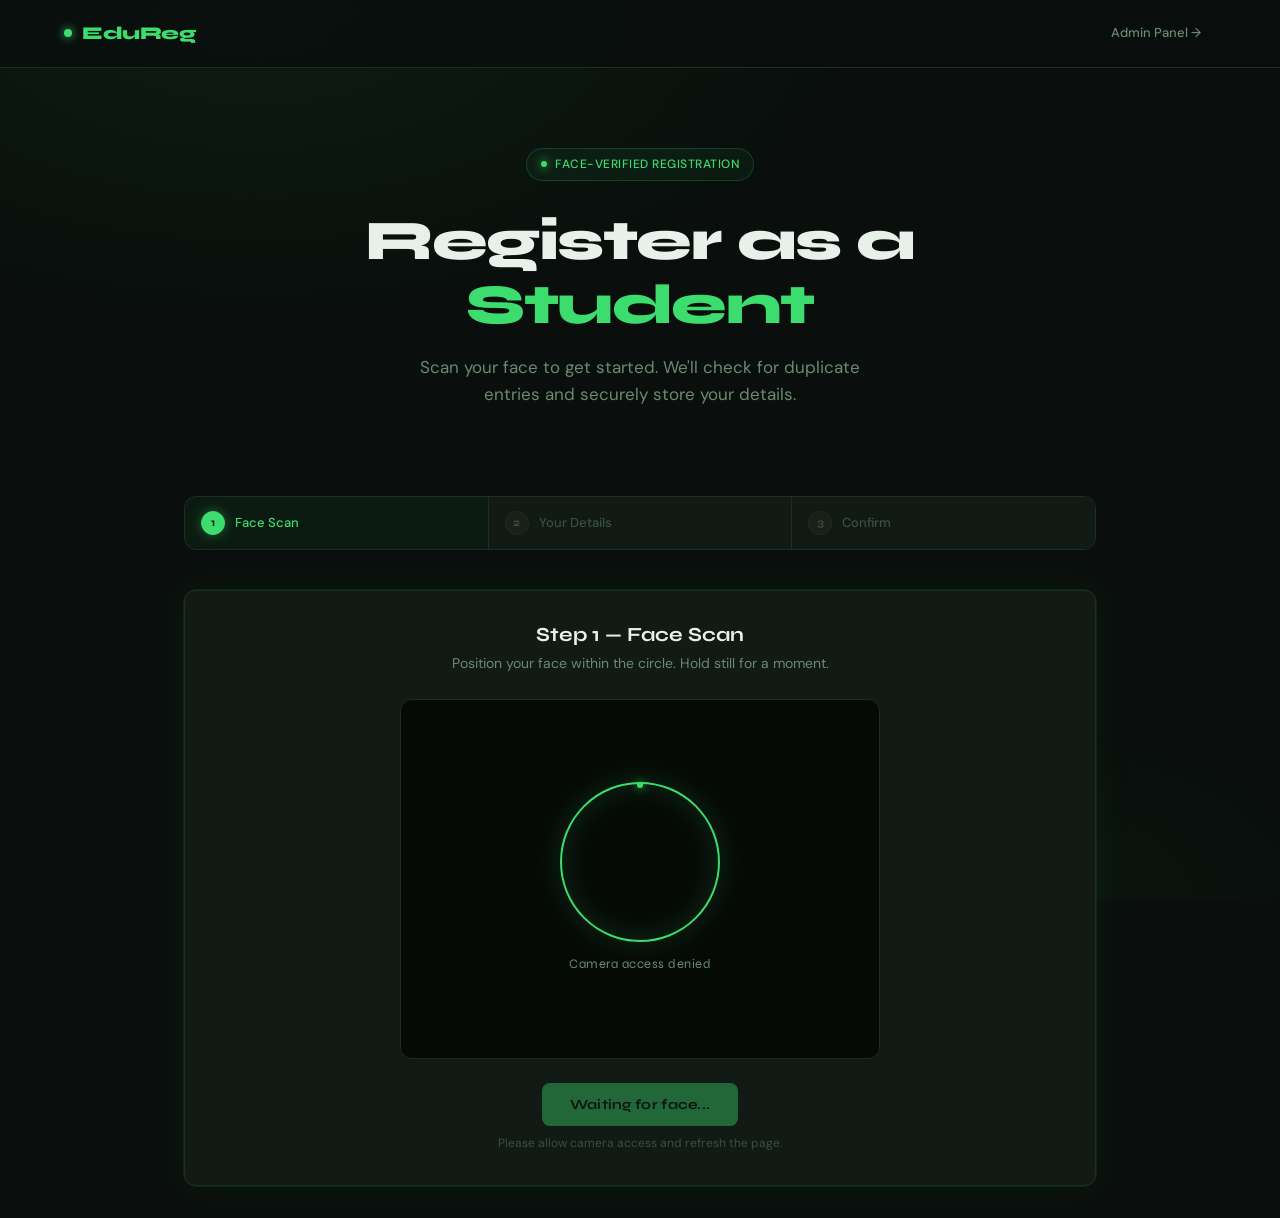
==== index.html @ a005358c "Add files via upload" ====
<!DOCTYPE html>
<html lang="en">
<head>
  <meta charset="UTF-8"/>
  <meta name="viewport" content="width=device-width, initial-scale=1.0"/>
  <title>Student Registration</title>
  <link rel="stylesheet" href="style.css"/>
</head>
<body>

<nav class="nav">
  <div class="nav-inner">
    <a href="index.html" class="nav-logo">
      <span class="nav-logo-dot"></span>
      EduReg
    </a>
    <a href="admin.html" class="nav-link">Admin Panel →</a>
  </div>
</nav>

<div class="container" style="padding-top:0;">

  <!-- HERO -->
  <div class="hero">
    <div class="hero-badge">
      <span class="nav-logo-dot" style="width:6px;height:6px;"></span>
      Face-Verified Registration
    </div>
    <h1>Register as a<br/><span>Student</span></h1>
    <p>Scan your face to get started. We'll check for duplicate entries and securely store your details.</p>
  </div>

  <!-- STEPS -->
  <div class="steps" id="stepsBar">
    <div class="step active" id="step-tab-1"><span class="step-num">1</span>Face Scan</div>
    <div class="step" id="step-tab-2"><span class="step-num">2</span>Your Details</div>
    <div class="step" id="step-tab-3"><span class="step-num">3</span>Confirm</div>
  </div>

  <!-- DUPLICATE ALERT -->
  <div class="duplicate-alert" id="duplicateAlert">
    <div class="duplicate-alert-icon">⚠️</div>
    <div>
      <h4>Duplicate Registration Detected</h4>
      <p id="duplicateMsg">A student with a similar face is already registered in the system.</p>
    </div>
  </div>

  <!-- STEP 1: CAMERA -->
  <div id="stepCamera" class="card card--glow" style="margin-bottom:32px;">
    <div style="text-align:center;">
      <h2 style="font-size:20px;margin-bottom:6px;">Step 1 — Face Scan</h2>
      <p style="color:var(--text-muted);font-size:14px;margin-bottom:24px;">Position your face within the circle. Hold still for a moment.</p>

      <div class="camera-wrap" id="cameraWrap">
        <video id="video" autoplay muted playsinline></video>
        <canvas id="overlay"></canvas>

        <div class="camera-overlay" id="cameraOverlay">
          <div class="camera-scan-ring"></div>
          <p class="camera-status" id="cameraStatus">Starting camera...</p>
        </div>

        <div class="face-detected-bar" id="faceBar">
          <div class="face-dot"></div>
          <span id="faceBarText">Face detected — hold still</span>
        </div>
      </div>

      <div style="display:flex;align-items:center;justify-content:center;gap:16px;flex-wrap:wrap;">
        <img id="photoPreview" class="photo-preview" src="" alt="Captured photo"/>
        <div>
          <button class="btn btn-primary" id="captureBtn" disabled>
            <span id="captureBtnText">Waiting for face...</span>
          </button>
          <p style="font-size:12px;color:var(--text-dim);margin-top:8px;" id="captureHint">Camera is loading face detection models…</p>
        </div>
      </div>
    </div>
  </div>

  <!-- STEP 2: FORM -->
  <div id="stepForm" class="card card--glow" style="margin-bottom:32px;display:none;">
    <h2 style="font-size:20px;margin-bottom:6px;">Step 2 — Your Details</h2>
    <p style="color:var(--text-muted);font-size:14px;margin-bottom:24px;">Fill in your information below. All fields are required.</p>

    <form id="regForm" onsubmit="return false;">
      <div class="form-grid">

        <div class="field full">
          <label>Full Name</label>
          <input type="text" id="fullName" placeholder="e.g. Amara Banda" required/>
        </div>

        <div class="field">
          <label>Student ID</label>
          <input type="text" id="studentId" placeholder="e.g. STU-2024-001" required/>
        </div>

        <div class="field">
          <label>Date of Birth</label>
          <input type="date" id="dob" required/>
        </div>

        <div class="field">
          <label>Email Address</label>
          <input type="email" id="email" placeholder="student@university.edu" required/>
        </div>

        <div class="field">
          <label>Phone Number</label>
          <input type="tel" id="phone" placeholder="+265 999 000 000" required/>
        </div>

        <div class="field">
          <label>Course / Program</label>
          <select id="course" required>
            <option value="">Select course…</option>
            <option>Computer Science</option>
            <option>Information Technology</option>
            <option>Business Administration</option>
            <option>Accounting & Finance</option>
            <option>Nursing</option>
            <option>Engineering</option>
            <option>Education</option>
            <option>Law</option>
            <option>Medicine</option>
            <option>Agriculture</option>
            <option>Other</option>
          </select>
        </div>

        <div class="field">
          <label>Year of Study</label>
          <select id="year" required>
            <option value="">Select year…</option>
            <option>Year 1</option>
            <option>Year 2</option>
            <option>Year 3</option>
            <option>Year 4</option>
            <option>Year 5</option>
            <option>Postgraduate</option>
          </select>
        </div>

      </div>

      <hr class="divider"/>

      <div style="display:flex;gap:12px;justify-content:flex-end;">
        <button class="btn btn-outline" onclick="goBack()">← Re-scan Face</button>
        <button class="btn btn-primary" id="proceedBtn" onclick="goToConfirm()">
          Review & Confirm →
        </button>
      </div>
    </form>
  </div>

  <!-- STEP 3: CONFIRM -->
  <div id="stepConfirm" class="card card--glow" style="margin-bottom:32px;display:none;">
    <h2 style="font-size:20px;margin-bottom:6px;">Step 3 — Confirm Registration</h2>
    <p style="color:var(--text-muted);font-size:14px;margin-bottom:24px;">Please review your details before submitting.</p>

    <div style="display:flex;align-items:flex-start;gap:24px;flex-wrap:wrap;margin-bottom:28px;">
      <img id="confirmPhoto" src="" style="width:100px;height:100px;border-radius:50%;object-fit:cover;border:2px solid var(--accent);box-shadow:0 0 20px var(--accent-glow);flex-shrink:0;" alt=""/>
      <div class="detail-grid" id="confirmDetails" style="flex:1;min-width:260px;"></div>
    </div>

    <hr class="divider"/>

    <div style="display:flex;gap:12px;justify-content:flex-end;flex-wrap:wrap;">
      <button class="btn btn-outline" onclick="goToForm()">← Edit Details</button>
      <button class="btn btn-primary" id="submitBtn" onclick="submitRegistration()">
        <span id="submitBtnText">Submit Registration</span>
      </button>
    </div>
  </div>

  <!-- SUCCESS -->
  <div id="stepSuccess" class="success-screen">
    <div class="success-icon">✓</div>
    <h2>Registration Complete!</h2>
    <p>Welcome to the system. Your details have been securely saved.</p>
    <button class="btn btn-primary" onclick="resetAll()">Register Another Student</button>
  </div>

</div>

<!-- TOAST CONTAINER -->
<div class="toast-container" id="toastContainer"></div>

<!-- FIREBASE -->
<script type="module">
import { initializeApp } from "https://www.gstatic.com/firebasejs/10.12.0/firebase-app.js";
import { getFirestore, collection, addDoc, getDocs, serverTimestamp }
  from "https://www.gstatic.com/firebasejs/10.12.0/firebase-firestore.js";

// ─────────────────────────────────────────────────────────
// 🔧 REPLACE WITH YOUR FIREBASE CONFIG
// ────────────────────────────────────────────────────────
// ─────────────────────────────────────────────────────────

const firebaseConfig = {
  apiKey:            "AIzaSyCV14myKfUZm0JEym8dB6879ywbGrCO0sE",
  authDomain:        "edureg-web.firebaseapp.com",
  projectId:         "edureg-web",
  storageBucket:     "edureg-web.firebasestorage.app",
  messagingSenderId: "868892427867",
  appId:             "1:868892427867:web:619d6a6591f003d0e6217e"
};

const app = initializeApp(firebaseConfig);
const db  = getFirestore(app);
window._db = db;
window._collection = collection;
window._addDoc = addDoc;
window._getDocs = getDocs;
window._serverTimestamp = serverTimestamp;
window._firebaseReady = true;
console.log("Firebase ready — no Storage needed");
</script>

<!-- FACE-API -->
<script src="https://cdn.jsdelivr.net/npm/face-api.js@0.22.2/dist/face-api.min.js"></script>

<script>
// ── STATE ──────────────────────────────────────────────────
let stream = null;
let capturedDescriptor = null;
let capturedPhotoDataUrl = null;
let detectionInterval = null;
let faceDetected = false;
let modelsLoaded = false;
let storedDescriptors = [];

const MODEL_URL = 'https://cdn.jsdelivr.net/npm/@vladmandic/face-api@1.7.14/model/';

// ── DOM ────────────────────────────────────────────────────
const video       = document.getElementById('video');
const overlay     = document.getElementById('overlay');
const captureBtn  = document.getElementById('captureBtn');
const captureTxt  = document.getElementById('captureBtnText');
const captureHint = document.getElementById('captureHint');
const cameraOverlay = document.getElementById('cameraOverlay');
const faceBar     = document.getElementById('faceBar');
const faceBarText = document.getElementById('faceBarText');
const cameraStatus = document.getElementById('cameraStatus');
const photoPreview = document.getElementById('photoPreview');

// ── INIT ────────────────────────────────────────────────────
window.addEventListener('load', async () => {
  await loadModels();
  await startCamera();
  await loadStoredDescriptors();
});

async function loadModels() {
  cameraStatus.textContent = 'Loading AI models…';
  try {
    await Promise.all([
      faceapi.nets.tinyFaceDetector.loadFromUri(MODEL_URL),
      faceapi.nets.faceLandmark68Net.loadFromUri(MODEL_URL),
      faceapi.nets.faceRecognitionNet.loadFromUri(MODEL_URL),
    ]);
    modelsLoaded = true;
    captureHint.textContent = 'Models ready. Position your face in the camera.';
    cameraStatus.textContent = 'Position your face in the circle';
  } catch(e) {
    captureHint.textContent = 'Could not load face detection. Check internet connection.';
    cameraStatus.textContent = 'Model load failed';
    console.error(e);
  }
}

async function startCamera() {
  try {
    stream = await navigator.mediaDevices.getUserMedia({ video: { facingMode:'user', width:640, height:480 } });
    video.srcObject = stream;
    video.addEventListener('play', startDetectionLoop);
  } catch(e) {
    cameraStatus.textContent = 'Camera access denied';
    captureHint.textContent = 'Please allow camera access and refresh the page.';
  }
}

async function loadStoredDescriptors() {
  if (!window._firebaseReady) {
    setTimeout(loadStoredDescriptors, 500);
    return;
  }
  try {
    const snap = await window._getDocs(window._collection(window._db, 'students'));
    storedDescriptors = [];
    snap.forEach(doc => {
      const d = doc.data();
      if (d.descriptor) {
        storedDescriptors.push({
          id: doc.id,
          name: d.fullName,
          studentId: d.studentId,
          descriptor: new Float32Array(Object.values(d.descriptor))
        });
      }
    });
  } catch(e) { console.warn('Could not load descriptors:', e); }
}

// ── FACE DETECTION LOOP ────────────────────────────────────
function startDetectionLoop() {
  if (!modelsLoaded) { setTimeout(startDetectionLoop, 500); return; }
  overlay.width  = video.videoWidth;
  overlay.height = video.videoHeight;

  detectionInterval = setInterval(async () => {
    if (!modelsLoaded || video.paused || video.ended) return;
    const det = await faceapi
      .detectSingleFace(video, new faceapi.TinyFaceDetectorOptions())
      .withFaceLandmarks()
      .withFaceDescriptor();

    const ctx = overlay.getContext('2d');
    ctx.clearRect(0, 0, overlay.width, overlay.height);

    if (det) {
      faceDetected = true;
      cameraOverlay.classList.add('hidden');
      faceBar.classList.add('show');
      faceBarText.textContent = 'Face detected — ready to capture';
      captureBtn.disabled = false;
      captureTxt.textContent = 'Capture Photo';
      captureHint.textContent = 'Face is clear. Click to capture.';

      // Draw face box
      const box = det.detection.box;
      ctx.strokeStyle = '#3ddc6e';
      ctx.lineWidth = 2;
      ctx.strokeRect(box.x, box.y, box.width, box.height);
      // Corner accents
      const cs = 14;
      ctx.fillStyle = '#3ddc6e';
      [[box.x,box.y],[box.x+box.width-cs,box.y],[box.x,box.y+box.height-cs],[box.x+box.width-cs,box.y+box.height-cs]].forEach(([x,y]) => {
        ctx.fillRect(x, y, cs, 2);
        ctx.fillRect(x, y, 2, cs);
      });
    } else {
      faceDetected = false;
      faceBar.classList.remove('show');
      captureBtn.disabled = true;
      captureTxt.textContent = 'No face detected';
      captureHint.textContent = 'Center your face in the camera view.';
    }
  }, 200);
}

// ── CAPTURE ────────────────────────────────────────────────
captureBtn.addEventListener('click', async () => {
  if (!faceDetected) return;
  captureBtn.disabled = true;
  captureTxt.textContent = 'Analyzing…';

  // Get descriptor
  const det = await faceapi
    .detectSingleFace(video, new faceapi.TinyFaceDetectorOptions())
    .withFaceLandmarks()
    .withFaceDescriptor();

  if (!det) {
    toast('No face found. Try again.', 'error');
    captureBtn.disabled = false;
    captureTxt.textContent = 'Capture Photo';
    return;
  }

  capturedDescriptor = det.descriptor;

  // Check for duplicates
  const dup = checkDuplicate(capturedDescriptor);
  if (dup) {
    document.getElementById('duplicateMsg').textContent =
      `"${dup.name}" (ID: ${dup.studentId}) is already registered with this face.`;
    document.getElementById('duplicateAlert').classList.add('show');
    captureBtn.disabled = false;
    captureTxt.textContent = 'Capture Photo';
    return;
  }
  document.getElementById('duplicateAlert').classList.remove('show');

  // Capture photo
  const canvas = document.createElement('canvas');
  canvas.width  = video.videoWidth;
  canvas.height = video.videoHeight;
  canvas.getContext('2d').drawImage(video, 0, 0);
  capturedPhotoDataUrl = canvas.toDataURL('image/jpeg', 0.85);

  // Show preview
  photoPreview.src = capturedPhotoDataUrl;
  photoPreview.classList.add('show');

  // Stop camera
  clearInterval(detectionInterval);
  stream.getTracks().forEach(t => t.stop());

  toast('Face captured successfully!', 'success');
  goToForm();
});

function checkDuplicate(descriptor) {
  const THRESHOLD = 0.45;
  for (const s of storedDescriptors) {
    const dist = faceapi.euclideanDistance(descriptor, s.descriptor);
    if (dist < THRESHOLD) return s;
  }
  return null;
}

// ── NAVIGATION ────────────────────────────────────────────
function setStep(n) {
  [1,2,3].forEach(i => {
    const tab = document.getElementById(`step-tab-${i}`);
    tab.classList.remove('active','done');
    if (i < n) tab.classList.add('done');
    else if (i === n) tab.classList.add('active');
  });
}

function goToForm() {
  document.getElementById('stepCamera').style.display = 'none';
  document.getElementById('stepForm').style.display = 'block';
  document.getElementById('stepConfirm').style.display = 'none';
  setStep(2);
}

function goBack() {
  document.getElementById('stepCamera').style.display = 'block';
  document.getElementById('stepForm').style.display = 'none';
  capturedDescriptor = null;
  capturedPhotoDataUrl = null;
  photoPreview.classList.remove('show');
  // Restart camera
  startCamera().then(() => startDetectionLoop());
  setStep(1);
}

function goToForm_() { goToForm(); }

window.goBack = goBack;
window.goToForm = () => {
  document.getElementById('stepCamera').style.display = 'none';
  document.getElementById('stepForm').style.display = 'block';
  document.getElementById('stepConfirm').style.display = 'none';
  setStep(2);
};

window.goToConfirm = () => {
  const fields = ['fullName','studentId','dob','email','phone','course','year'];
  const vals = {};
  for (const f of fields) {
    const el = document.getElementById(f);
    if (!el.value.trim()) { toast('Please fill in all fields.', 'error'); el.focus(); return; }
    vals[f] = el.value.trim();
  }

  // Populate confirm
  document.getElementById('confirmPhoto').src = capturedPhotoDataUrl;
  const labels = {
    fullName:'Full Name', studentId:'Student ID', dob:'Date of Birth',
    email:'Email', phone:'Phone', course:'Course', year:'Year of Study'
  };
  document.getElementById('confirmDetails').innerHTML = Object.entries(vals)
    .map(([k,v]) => `<div class="detail-item"><label>${labels[k]}</label><p>${v}</p></div>`)
    .join('');

  document.getElementById('stepForm').style.display = 'none';
  document.getElementById('stepConfirm').style.display = 'block';
  setStep(3);
};

// ── SUBMIT ────────────────────────────────────────────────
window.submitRegistration = async () => {
  const btn = document.getElementById('submitBtn');
  const txt = document.getElementById('submitBtnText');
  btn.disabled = true;
  txt.innerHTML = '<span class="spinner"></span> Saving…';

  try {
    if (!window._firebaseReady) throw new Error('Firebase not initialized. Check your config.');

    // Compress photo to thumbnail and store as base64 in Firestore (no Storage needed)
    let photoBase64 = '';
    try {
      const thumb = document.createElement('canvas');
      thumb.width = 120; thumb.height = 90;
      await new Promise(res => {
        const img = new Image();
        img.onload = () => { thumb.getContext('2d').drawImage(img, 0, 0, 120, 90); res(); };
        img.src = capturedPhotoDataUrl;
      });
      photoBase64 = thumb.toDataURL('image/jpeg', 0.6);
    } catch(e) {
      console.warn('Photo compress failed:', e);
      photoBase64 = capturedPhotoDataUrl;
    }

    // Convert descriptor to plain object
    const descObj = {};
    capturedDescriptor.forEach((v, i) => descObj[i] = v);

    await window._addDoc(window._collection(window._db, 'students'), {
      fullName:   document.getElementById('fullName').value.trim(),
      studentId:  document.getElementById('studentId').value.trim(),
      dob:        document.getElementById('dob').value,
      email:      document.getElementById('email').value.trim(),
      phone:      document.getElementById('phone').value.trim(),
      course:     document.getElementById('course').value,
      year:       document.getElementById('year').value,
      photoURL:   photoBase64,
      descriptor: descObj,
      registeredAt: window._serverTimestamp()
    });

    document.getElementById('stepConfirm').style.display = 'none';
    document.getElementById('stepSuccess').classList.add('show');
    document.getElementById('stepsBar').style.display = 'none';
    toast('Student registered!', 'success');

  } catch(e) {
    console.error(e);
    toast('Error: ' + e.message, 'error');
    btn.disabled = false;
    txt.textContent = 'Submit Registration';
  }
};

window.resetAll = () => location.reload();

// ── TOAST ────────────────────────────────────────────────
function toast(msg, type='success') {
  const icons = { success:'✓', error:'✕', warn:'!' };
  const t = document.createElement('div');
  t.className = `toast ${type}`;
  t.innerHTML = `<span>${icons[type]||'i'}</span> ${msg}`;
  document.getElementById('toastContainer').appendChild(t);
  setTimeout(() => { t.style.opacity='0'; setTimeout(()=>t.remove(), 300); }, 3500);
}
window.toast = toast;
</script>
</body>
</html>
---- style.css ----
@import url('https://fonts.googleapis.com/css2?family=Syne:wght@400;600;700;800&family=DM+Sans:ital,wght@0,300;0,400;0,500;1,300&display=swap');

*, *::before, *::after { box-sizing: border-box; margin: 0; padding: 0; }

:root {
  --bg: #0a0f0d;
  --surface: #111a15;
  --surface2: #182018;
  --border: #1e2e22;
  --accent: #3ddc6e;
  --accent-dim: #2aad52;
  --accent-glow: rgba(61, 220, 110, 0.15);
  --accent-glow2: rgba(61, 220, 110, 0.06);
  --text: #e8f0ea;
  --text-muted: #6a8a70;
  --text-dim: #3a5040;
  --danger: #f05a5a;
  --warn: #f0b429;
  --radius: 12px;
  --radius-sm: 8px;
}

html { scroll-behavior: smooth; }

body {
  font-family: 'DM Sans', sans-serif;
  background: var(--bg);
  color: var(--text);
  min-height: 100vh;
  line-height: 1.6;
  font-size: 15px;
}

/* ── GRID NOISE BACKGROUND ── */
body::before {
  content: '';
  position: fixed;
  inset: 0;
  background-image:
    radial-gradient(ellipse 80% 60% at 20% 0%, rgba(61,220,110,0.07) 0%, transparent 60%),
    radial-gradient(ellipse 50% 40% at 80% 100%, rgba(61,220,110,0.04) 0%, transparent 50%);
  pointer-events: none;
  z-index: 0;
}

/* ── TYPOGRAPHY ── */
h1, h2, h3, h4 { font-family: 'Syne', sans-serif; line-height: 1.15; }

/* ── LAYOUT ── */
.container { max-width: 960px; margin: 0 auto; padding: 0 24px; position: relative; z-index: 1; }
.container--wide { max-width: 1200px; margin: 0 auto; padding: 0 24px; position: relative; z-index: 1; }

/* ── NAVBAR ── */
.nav {
  position: sticky; top: 0; z-index: 100;
  background: rgba(10,15,13,0.85);
  backdrop-filter: blur(16px);
  border-bottom: 1px solid var(--border);
  padding: 16px 0;
}
.nav-inner {
  display: flex; align-items: center; justify-content: space-between;
  max-width: 1200px; margin: 0 auto; padding: 0 24px;
}
.nav-logo {
  font-family: 'Syne', sans-serif;
  font-weight: 800; font-size: 18px;
  color: var(--accent); letter-spacing: -0.5px;
  text-decoration: none;
  display: flex; align-items: center; gap: 10px;
}
.nav-logo-dot {
  width: 8px; height: 8px; border-radius: 50%;
  background: var(--accent);
  box-shadow: 0 0 10px var(--accent);
  animation: pulse 2s ease-in-out infinite;
}
@keyframes pulse {
  0%, 100% { opacity: 1; transform: scale(1); }
  50% { opacity: 0.6; transform: scale(0.8); }
}
.nav-link {
  color: var(--text-muted); text-decoration: none;
  font-size: 13px; font-weight: 500;
  padding: 6px 14px; border-radius: 20px;
  border: 1px solid transparent;
  transition: all 0.2s;
}
.nav-link:hover { color: var(--accent); border-color: var(--border); }

/* ── HERO ── */
.hero {
  padding: 80px 0 48px;
  text-align: center;
}
.hero-badge {
  display: inline-flex; align-items: center; gap: 8px;
  background: var(--accent-glow2);
  border: 1px solid rgba(61,220,110,0.2);
  color: var(--accent); font-size: 12px; font-weight: 500;
  padding: 6px 14px; border-radius: 20px; margin-bottom: 28px;
  letter-spacing: 0.5px; text-transform: uppercase;
}
.hero h1 {
  font-size: clamp(32px, 6vw, 56px);
  font-weight: 800; letter-spacing: -1.5px;
  color: var(--text);
  margin-bottom: 16px;
}
.hero h1 span { color: var(--accent); }
.hero p {
  font-size: 17px; color: var(--text-muted);
  max-width: 500px; margin: 0 auto 40px;
}

/* ── CARD ── */
.card {
  background: var(--surface);
  border: 1px solid var(--border);
  border-radius: var(--radius);
  padding: 32px;
}
.card--glow {
  box-shadow: 0 0 40px var(--accent-glow2), 0 0 0 1px rgba(61,220,110,0.08);
}

/* ── STEPS ── */
.steps {
  display: flex; gap: 0;
  margin-bottom: 40px;
  border-radius: var(--radius);
  overflow: hidden;
  border: 1px solid var(--border);
}
.step {
  flex: 1; padding: 14px 16px;
  display: flex; align-items: center; gap: 10px;
  background: var(--surface);
  border-right: 1px solid var(--border);
  color: var(--text-dim);
  font-size: 13px; font-weight: 500;
  cursor: default; position: relative;
  transition: all 0.3s;
}
.step:last-child { border-right: none; }
.step-num {
  width: 24px; height: 24px; border-radius: 50%;
  background: var(--surface2);
  border: 1px solid var(--border);
  display: flex; align-items: center; justify-content: center;
  font-size: 11px; font-weight: 700; flex-shrink: 0;
  font-family: 'Syne', sans-serif;
  transition: all 0.3s;
}
.step.active { color: var(--accent); background: var(--accent-glow2); }
.step.active .step-num {
  background: var(--accent); color: var(--bg);
  border-color: var(--accent);
  box-shadow: 0 0 12px rgba(61,220,110,0.4);
}
.step.done { color: var(--text-muted); }
.step.done .step-num {
  background: var(--accent-dim); color: var(--bg);
  border-color: var(--accent-dim);
}

/* ── CAMERA ── */
.camera-wrap {
  position: relative;
  width: 100%; max-width: 480px;
  margin: 0 auto 24px;
  border-radius: var(--radius);
  overflow: hidden;
  border: 1px solid var(--border);
  background: #060a08;
  aspect-ratio: 4/3;
}
.camera-wrap video, .camera-wrap canvas {
  width: 100%; height: 100%;
  object-fit: cover; display: block;
}
.camera-wrap canvas { position: absolute; inset: 0; }
.camera-overlay {
  position: absolute; inset: 0;
  display: flex; align-items: center; justify-content: center;
  flex-direction: column; gap: 12px;
  background: rgba(6,10,8,0.7);
  transition: opacity 0.4s;
}
.camera-overlay.hidden { opacity: 0; pointer-events: none; }
.camera-scan-ring {
  width: 160px; height: 160px;
  border-radius: 50%;
  border: 2px solid var(--accent);
  box-shadow: 0 0 30px var(--accent-glow), inset 0 0 30px var(--accent-glow);
  animation: scanRing 2s ease-in-out infinite;
  position: relative;
}
.camera-scan-ring::before {
  content: '';
  position: absolute; top: -2px; left: 50%; transform: translateX(-50%);
  width: 6px; height: 6px; border-radius: 50%;
  background: var(--accent);
  box-shadow: 0 0 8px var(--accent);
  animation: orbit 2s linear infinite;
  transform-origin: 0 82px;
}
@keyframes scanRing {
  0%, 100% { box-shadow: 0 0 20px var(--accent-glow), inset 0 0 20px var(--accent-glow); }
  50% { box-shadow: 0 0 40px rgba(61,220,110,0.3), inset 0 0 40px rgba(61,220,110,0.1); }
}
@keyframes orbit {
  from { transform: rotate(0deg) translateY(-82px); }
  to { transform: rotate(360deg) translateY(-82px); }
}
.camera-status {
  font-size: 13px; color: var(--text-muted);
  font-family: 'Syne', sans-serif; letter-spacing: 0.5px;
}
.face-detected-bar {
  position: absolute; bottom: 0; left: 0; right: 0;
  padding: 10px 16px;
  background: linear-gradient(to top, rgba(6,10,8,0.9), transparent);
  font-size: 12px; font-weight: 500; color: var(--accent);
  font-family: 'Syne', sans-serif; letter-spacing: 0.5px;
  display: flex; align-items: center; gap: 8px;
  opacity: 0; transition: opacity 0.3s;
}
.face-detected-bar.show { opacity: 1; }
.face-dot { width: 6px; height: 6px; border-radius: 50%; background: var(--accent); animation: pulse 1s ease-in-out infinite; }

/* ── DUPLICATE ALERT ── */
.duplicate-alert {
  background: rgba(240,90,90,0.08);
  border: 1px solid rgba(240,90,90,0.3);
  border-radius: var(--radius-sm);
  padding: 16px 20px;
  margin-bottom: 20px;
  display: none;
  align-items: flex-start; gap: 12px;
}
.duplicate-alert.show { display: flex; }
.duplicate-alert-icon { font-size: 18px; line-height: 1; flex-shrink: 0; margin-top: 1px; }
.duplicate-alert h4 { font-family: 'Syne', sans-serif; font-size: 14px; color: var(--danger); margin-bottom: 4px; }
.duplicate-alert p { font-size: 13px; color: var(--text-muted); }

/* ── FORM ── */
.form-grid {
  display: grid;
  grid-template-columns: 1fr 1fr;
  gap: 16px;
}
@media (max-width: 640px) { .form-grid { grid-template-columns: 1fr; } }

.field { display: flex; flex-direction: column; gap: 6px; }
.field.full { grid-column: 1 / -1; }

label {
  font-size: 12px; font-weight: 500;
  color: var(--text-muted); letter-spacing: 0.5px; text-transform: uppercase;
}
input, select {
  background: var(--surface2);
  border: 1px solid var(--border);
  border-radius: var(--radius-sm);
  color: var(--text);
  font-family: 'DM Sans', sans-serif;
  font-size: 15px; padding: 12px 14px;
  outline: none;
  transition: border-color 0.2s, box-shadow 0.2s;
  width: 100%;
}
input:focus, select:focus {
  border-color: var(--accent);
  box-shadow: 0 0 0 3px var(--accent-glow);
}
input::placeholder { color: var(--text-dim); }
select option { background: var(--surface2); }

/* ── BUTTONS ── */
.btn {
  display: inline-flex; align-items: center; justify-content: center;
  gap: 8px;
  font-family: 'Syne', sans-serif;
  font-size: 14px; font-weight: 700;
  padding: 13px 28px; border-radius: var(--radius-sm);
  border: none; cursor: pointer;
  transition: all 0.2s; letter-spacing: 0.3px;
  text-decoration: none;
}
.btn-primary {
  background: var(--accent); color: var(--bg);
  box-shadow: 0 4px 20px rgba(61,220,110,0.3);
}
.btn-primary:hover {
  background: #4fff85;
  box-shadow: 0 4px 28px rgba(61,220,110,0.5);
  transform: translateY(-1px);
}
.btn-primary:active { transform: translateY(0); }
.btn-primary:disabled { opacity: 0.4; cursor: not-allowed; transform: none; box-shadow: none; }
.btn-outline {
  background: transparent; color: var(--text-muted);
  border: 1px solid var(--border);
}
.btn-outline:hover { border-color: var(--accent); color: var(--accent); }
.btn-danger { background: var(--danger); color: #fff; }
.btn-danger:hover { background: #e04040; transform: translateY(-1px); }
.btn-sm { padding: 8px 16px; font-size: 12px; }
.btn-full { width: 100%; }

/* ── TOAST ── */
.toast-container { position: fixed; bottom: 24px; right: 24px; z-index: 999; display: flex; flex-direction: column; gap: 10px; }
.toast {
  background: var(--surface);
  border: 1px solid var(--border);
  border-radius: var(--radius-sm);
  padding: 14px 20px;
  font-size: 14px; color: var(--text);
  box-shadow: 0 8px 32px rgba(0,0,0,0.4);
  min-width: 280px;
  display: flex; align-items: center; gap: 12px;
  animation: slideIn 0.3s ease;
  transition: opacity 0.3s;
}
.toast.success { border-left: 3px solid var(--accent); }
.toast.error { border-left: 3px solid var(--danger); }
.toast.warn { border-left: 3px solid var(--warn); }
@keyframes slideIn {
  from { transform: translateX(100%); opacity: 0; }
  to { transform: translateX(0); opacity: 1; }
}

/* ── PHOTO PREVIEW ── */
.photo-preview {
  width: 80px; height: 80px; border-radius: 50%;
  border: 2px solid var(--accent);
  object-fit: cover;
  box-shadow: 0 0 16px var(--accent-glow);
  display: none;
}
.photo-preview.show { display: block; }

/* ── SUCCESS STATE ── */
.success-screen {
  text-align: center; padding: 48px 24px;
  display: none;
}
.success-screen.show { display: block; }
.success-icon {
  width: 80px; height: 80px; border-radius: 50%;
  background: var(--accent-glow);
  border: 2px solid var(--accent);
  display: flex; align-items: center; justify-content: center;
  font-size: 32px; margin: 0 auto 24px;
  box-shadow: 0 0 40px var(--accent-glow);
}
.success-screen h2 { font-size: 28px; font-weight: 800; margin-bottom: 8px; }
.success-screen p { color: var(--text-muted); margin-bottom: 32px; }

/* ── ADMIN LOGIN ── */
.login-wrap {
  min-height: 100vh;
  display: flex; align-items: center; justify-content: center;
  padding: 24px;
}
.login-card {
  width: 100%; max-width: 400px;
}
.login-card h1 { font-size: 28px; font-weight: 800; margin-bottom: 6px; }
.login-card p { color: var(--text-muted); font-size: 14px; margin-bottom: 32px; }

/* ── ADMIN DASHBOARD ── */
.admin-header {
  display: flex; align-items: center; justify-content: space-between;
  padding: 32px 0 24px; gap: 16px; flex-wrap: wrap;
}
.admin-header h1 { font-size: 28px; font-weight: 800; letter-spacing: -0.5px; }

.stats-row {
  display: grid; grid-template-columns: repeat(auto-fit, minmax(180px, 1fr));
  gap: 16px; margin-bottom: 32px;
}
.stat-card {
  background: var(--surface);
  border: 1px solid var(--border);
  border-radius: var(--radius);
  padding: 20px 24px;
}
.stat-card .stat-label { font-size: 12px; color: var(--text-muted); text-transform: uppercase; letter-spacing: 0.5px; margin-bottom: 6px; }
.stat-card .stat-value { font-family: 'Syne', sans-serif; font-size: 32px; font-weight: 800; color: var(--accent); line-height: 1; }
.stat-card .stat-sub { font-size: 12px; color: var(--text-dim); margin-top: 4px; }

.toolbar {
  display: flex; gap: 12px; margin-bottom: 20px; flex-wrap: wrap;
}
.search-wrap { position: relative; flex: 1; min-width: 200px; }
.search-wrap input { padding-left: 40px; }
.search-icon { position: absolute; left: 14px; top: 50%; transform: translateY(-50%); color: var(--text-dim); font-size: 14px; pointer-events: none; }

/* ── TABLE ── */
.table-wrap {
  background: var(--surface);
  border: 1px solid var(--border);
  border-radius: var(--radius);
  overflow: hidden;
}
table { width: 100%; border-collapse: collapse; }
thead th {
  text-align: left; padding: 14px 18px;
  font-family: 'Syne', sans-serif; font-size: 11px; font-weight: 700;
  color: var(--text-muted); text-transform: uppercase; letter-spacing: 0.8px;
  background: var(--surface2);
  border-bottom: 1px solid var(--border);
}
tbody tr {
  border-bottom: 1px solid var(--border);
  transition: background 0.15s;
}
tbody tr:last-child { border-bottom: none; }
tbody tr:hover { background: var(--surface2); }
tbody td { padding: 14px 18px; font-size: 14px; vertical-align: middle; }
.td-name { display: flex; align-items: center; gap: 12px; }
.td-avatar {
  width: 36px; height: 36px; border-radius: 50%;
  object-fit: cover; border: 1px solid var(--border);
  background: var(--surface2); flex-shrink: 0;
}
.td-name-text { font-weight: 500; }
.td-id { font-family: monospace; font-size: 12px; color: var(--text-muted); }
.badge {
  display: inline-flex; align-items: center;
  padding: 3px 10px; border-radius: 20px;
  font-size: 11px; font-weight: 600;
  background: var(--accent-glow2); color: var(--accent);
  border: 1px solid rgba(61,220,110,0.2);
}
.empty-state {
  text-align: center; padding: 64px 24px;
  color: var(--text-muted);
}
.empty-state p { font-size: 14px; margin-top: 8px; }

/* ── MODAL ── */
.modal-backdrop {
  position: fixed; inset: 0;
  background: rgba(0,0,0,0.7);
  backdrop-filter: blur(4px);
  z-index: 200;
  display: flex; align-items: center; justify-content: center;
  padding: 24px;
  opacity: 0; pointer-events: none; transition: opacity 0.3s;
}
.modal-backdrop.show { opacity: 1; pointer-events: all; }
.modal {
  background: var(--surface);
  border: 1px solid var(--border);
  border-radius: var(--radius);
  padding: 32px; max-width: 520px; width: 100%;
  transform: scale(0.95); transition: transform 0.3s;
}
.modal-backdrop.show .modal { transform: scale(1); }
.modal-header { display: flex; align-items: flex-start; justify-content: space-between; margin-bottom: 24px; }
.modal-header h3 { font-size: 20px; font-weight: 800; }
.modal-close { background: none; border: none; color: var(--text-muted); cursor: pointer; font-size: 20px; padding: 4px; line-height: 1; }
.modal-close:hover { color: var(--text); }
.modal-photo { width: 80px; height: 80px; border-radius: 50%; object-fit: cover; border: 2px solid var(--accent); margin-bottom: 20px; }
.detail-grid { display: grid; grid-template-columns: 1fr 1fr; gap: 16px; }
.detail-item label { display: block; font-size: 11px; color: var(--text-muted); text-transform: uppercase; letter-spacing: 0.5px; margin-bottom: 3px; }
.detail-item p { font-size: 14px; color: var(--text); }

/* ── EXPORT BTN ── */
.export-row { display: flex; gap: 10px; flex-wrap: wrap; }

/* ── RESPONSIVE ── */
@media (max-width: 768px) {
  .form-grid { grid-template-columns: 1fr; }
  .steps { flex-direction: column; }
  .step { border-right: none; border-bottom: 1px solid var(--border); }
  .step:last-child { border-bottom: none; }
  table { font-size: 13px; }
  thead th, tbody td { padding: 10px 12px; }
}

/* ── LOADING SPINNER ── */
.spinner {
  width: 18px; height: 18px;
  border: 2px solid rgba(0,0,0,0.2);
  border-top-color: var(--bg);
  border-radius: 50%;
  animation: spin 0.7s linear infinite;
  flex-shrink: 0;
}
@keyframes spin { to { transform: rotate(360deg); } }

/* ── SECTION DIVIDER ── */
.divider { border: none; border-top: 1px solid var(--border); margin: 24px 0; }
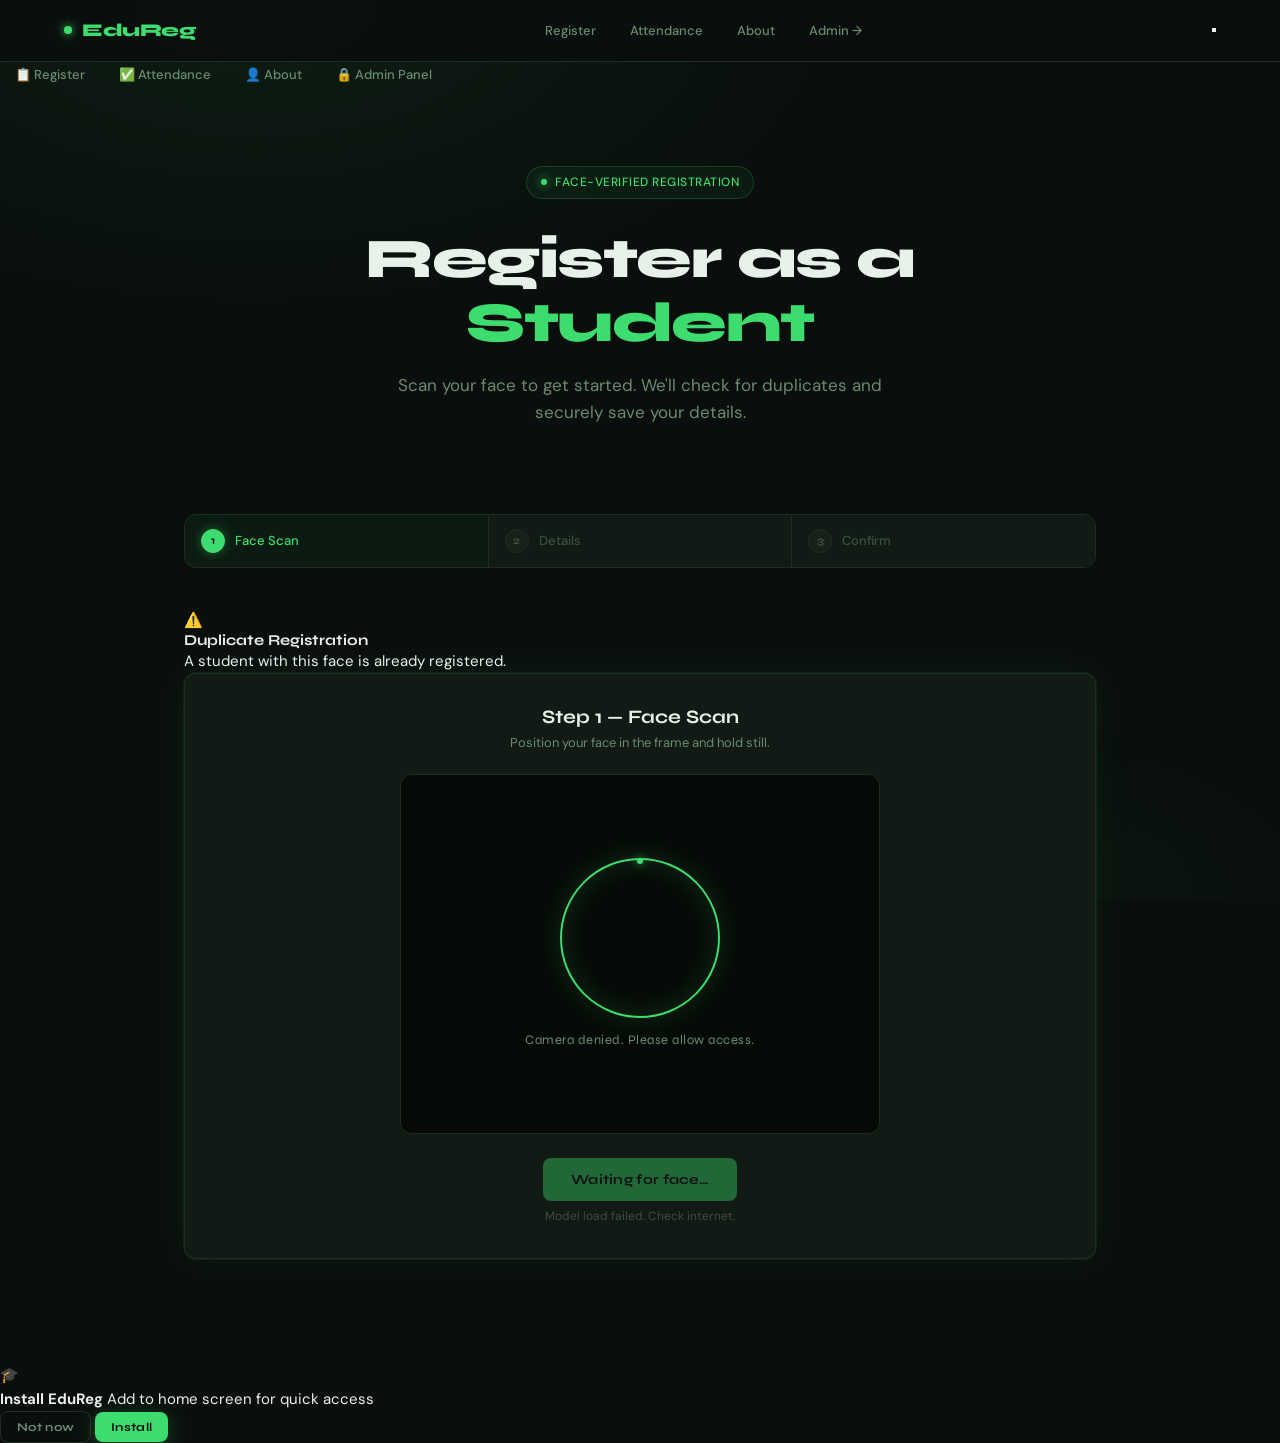
==== commit c902b65b: "Update index.html" ====
--- a/index.html
+++ b/index.html
@@ -3,173 +3,131 @@
 <head>
   <meta charset="UTF-8"/>
   <meta name="viewport" content="width=device-width, initial-scale=1.0"/>
-  <title>Student Registration</title>
+  <meta name="theme-color" content="#3ddc6e"/>
+  <meta name="description" content="Face-verified student registration system"/>
+  <link rel="manifest" href="manifest.json"/>
+  <link rel="apple-touch-icon" href="icon-192.png"/>
+  <title>EduReg — Student Registration</title>
   <link rel="stylesheet" href="style.css"/>
 </head>
 <body>
 
 <nav class="nav">
   <div class="nav-inner">
-    <a href="index.html" class="nav-logo">
-      <span class="nav-logo-dot"></span>
-      EduReg
-    </a>
-    <a href="admin.html" class="nav-link">Admin Panel →</a>
+    <a href="index.html" class="nav-logo"><span class="nav-logo-dot"></span>EduReg</a>
+    <div class="nav-links">
+      <a href="index.html" class="nav-link active">Register</a>
+      <a href="attendance.html" class="nav-link">Attendance</a>
+      <a href="about.html" class="nav-link">About</a>
+      <a href="admin.html" class="nav-link">Admin →</a>
+    </div>
+    <button class="nav-burger" id="burgerBtn" onclick="toggleMenu()" aria-label="Menu">
+      <span></span><span></span><span></span>
+    </button>
   </div>
 </nav>
-
-<div class="container" style="padding-top:0;">
-
-  <!-- HERO -->
+<div class="nav-drawer" id="navDrawer">
+  <a href="index.html" class="nav-link active">📋 Register</a>
+  <a href="attendance.html" class="nav-link">✅ Attendance</a>
+  <a href="about.html" class="nav-link">👤 About</a>
+  <a href="admin.html" class="nav-link">🔒 Admin Panel</a>
+</div>
+
+<div class="container" style="padding-bottom:80px;">
   <div class="hero">
-    <div class="hero-badge">
-      <span class="nav-logo-dot" style="width:6px;height:6px;"></span>
-      Face-Verified Registration
-    </div>
+    <div class="hero-badge"><span class="nav-logo-dot" style="width:6px;height:6px;"></span>Face-Verified Registration</div>
     <h1>Register as a<br/><span>Student</span></h1>
-    <p>Scan your face to get started. We'll check for duplicate entries and securely store your details.</p>
-  </div>
-
-  <!-- STEPS -->
+    <p>Scan your face to get started. We'll check for duplicates and securely save your details.</p>
+  </div>
+
   <div class="steps" id="stepsBar">
-    <div class="step active" id="step-tab-1"><span class="step-num">1</span>Face Scan</div>
-    <div class="step" id="step-tab-2"><span class="step-num">2</span>Your Details</div>
-    <div class="step" id="step-tab-3"><span class="step-num">3</span>Confirm</div>
-  </div>
-
-  <!-- DUPLICATE ALERT -->
-  <div class="duplicate-alert" id="duplicateAlert">
-    <div class="duplicate-alert-icon">⚠️</div>
-    <div>
-      <h4>Duplicate Registration Detected</h4>
-      <p id="duplicateMsg">A student with a similar face is already registered in the system.</p>
-    </div>
+    <div class="step active" id="step-tab-1"><span class="step-num">1</span><span class="step-label">Face Scan</span></div>
+    <div class="step" id="step-tab-2"><span class="step-num">2</span><span class="step-label">Details</span></div>
+    <div class="step" id="step-tab-3"><span class="step-num">3</span><span class="step-label">Confirm</span></div>
+  </div>
+
+  <div class="alert alert-danger" id="duplicateAlert">
+    <span class="alert-icon">⚠️</span>
+    <div><h4>Duplicate Registration</h4><p id="duplicateMsg">A student with this face is already registered.</p></div>
   </div>
 
   <!-- STEP 1: CAMERA -->
-  <div id="stepCamera" class="card card--glow" style="margin-bottom:32px;">
+  <div id="stepCamera" class="card card--glow" style="margin-bottom:24px;">
     <div style="text-align:center;">
-      <h2 style="font-size:20px;margin-bottom:6px;">Step 1 — Face Scan</h2>
-      <p style="color:var(--text-muted);font-size:14px;margin-bottom:24px;">Position your face within the circle. Hold still for a moment.</p>
-
+      <h2 style="font-size:19px;margin-bottom:5px;">Step 1 — Face Scan</h2>
+      <p style="color:var(--text-muted);font-size:13px;margin-bottom:20px;">Position your face in the frame and hold still.</p>
       <div class="camera-wrap" id="cameraWrap">
         <video id="video" autoplay muted playsinline></video>
         <canvas id="overlay"></canvas>
-
         <div class="camera-overlay" id="cameraOverlay">
           <div class="camera-scan-ring"></div>
-          <p class="camera-status" id="cameraStatus">Starting camera...</p>
-        </div>
-
+          <p class="camera-status" id="cameraStatus">Starting camera…</p>
+        </div>
         <div class="face-detected-bar" id="faceBar">
-          <div class="face-dot"></div>
-          <span id="faceBarText">Face detected — hold still</span>
+          <div class="face-dot"></div><span id="faceBarText">Face detected</span>
         </div>
       </div>
-
-      <div style="display:flex;align-items:center;justify-content:center;gap:16px;flex-wrap:wrap;">
-        <img id="photoPreview" class="photo-preview" src="" alt="Captured photo"/>
+      <div style="display:flex;align-items:center;justify-content:center;gap:16px;flex-wrap:wrap;margin-top:4px;">
+        <img id="photoPreview" class="photo-preview" src="" alt=""/>
         <div>
           <button class="btn btn-primary" id="captureBtn" disabled>
-            <span id="captureBtnText">Waiting for face...</span>
+            <span id="captureBtnText">Waiting for face…</span>
           </button>
-          <p style="font-size:12px;color:var(--text-dim);margin-top:8px;" id="captureHint">Camera is loading face detection models…</p>
+          <p style="font-size:12px;color:var(--text-dim);margin-top:6px;" id="captureHint">Loading AI models…</p>
         </div>
       </div>
     </div>
   </div>
 
   <!-- STEP 2: FORM -->
-  <div id="stepForm" class="card card--glow" style="margin-bottom:32px;display:none;">
-    <h2 style="font-size:20px;margin-bottom:6px;">Step 2 — Your Details</h2>
-    <p style="color:var(--text-muted);font-size:14px;margin-bottom:24px;">Fill in your information below. All fields are required.</p>
-
+  <div id="stepForm" class="card card--glow" style="margin-bottom:24px;display:none;">
+    <h2 style="font-size:19px;margin-bottom:5px;">Step 2 — Your Details</h2>
+    <p style="color:var(--text-muted);font-size:13px;margin-bottom:20px;">All fields are required.</p>
     <form id="regForm" onsubmit="return false;">
       <div class="form-grid">
-
-        <div class="field full">
-          <label>Full Name</label>
-          <input type="text" id="fullName" placeholder="e.g. Amara Banda" required/>
-        </div>
-
-        <div class="field">
-          <label>Student ID</label>
-          <input type="text" id="studentId" placeholder="e.g. STU-2024-001" required/>
-        </div>
-
-        <div class="field">
-          <label>Date of Birth</label>
-          <input type="date" id="dob" required/>
-        </div>
-
-        <div class="field">
-          <label>Email Address</label>
-          <input type="email" id="email" placeholder="student@university.edu" required/>
-        </div>
-
-        <div class="field">
-          <label>Phone Number</label>
-          <input type="tel" id="phone" placeholder="+265 999 000 000" required/>
-        </div>
-
+        <div class="field full"><label>Full Name</label><input type="text" id="fullName" placeholder="e.g. Amara Banda" required/></div>
+        <div class="field"><label>Student ID</label><input type="text" id="studentId" placeholder="e.g. STU-2024-001" required/></div>
+        <div class="field"><label>Date of Birth</label><input type="date" id="dob" required/></div>
+        <div class="field"><label>Email Address</label><input type="email" id="email" placeholder="student@uni.edu" required/></div>
+        <div class="field"><label>Phone Number</label><input type="tel" id="phone" placeholder="+265 999 000 000" required/></div>
         <div class="field">
           <label>Course / Program</label>
           <select id="course" required>
             <option value="">Select course…</option>
-            <option>Computer Science</option>
-            <option>Information Technology</option>
-            <option>Business Administration</option>
-            <option>Accounting & Finance</option>
-            <option>Nursing</option>
-            <option>Engineering</option>
-            <option>Education</option>
-            <option>Law</option>
-            <option>Medicine</option>
-            <option>Agriculture</option>
-            <option>Other</option>
+            <option>Computer Science</option><option>Information Technology</option>
+            <option>Business Administration</option><option>Accounting &amp; Finance</option>
+            <option>Nursing</option><option>Engineering</option><option>Education</option>
+            <option>Law</option><option>Medicine</option><option>Agriculture</option><option>Other</option>
           </select>
         </div>
-
         <div class="field">
           <label>Year of Study</label>
           <select id="year" required>
             <option value="">Select year…</option>
-            <option>Year 1</option>
-            <option>Year 2</option>
-            <option>Year 3</option>
-            <option>Year 4</option>
-            <option>Year 5</option>
-            <option>Postgraduate</option>
+            <option>Year 1</option><option>Year 2</option><option>Year 3</option>
+            <option>Year 4</option><option>Year 5</option><option>Postgraduate</option>
           </select>
         </div>
-
       </div>
-
       <hr class="divider"/>
-
-      <div style="display:flex;gap:12px;justify-content:flex-end;">
-        <button class="btn btn-outline" onclick="goBack()">← Re-scan Face</button>
-        <button class="btn btn-primary" id="proceedBtn" onclick="goToConfirm()">
-          Review & Confirm →
-        </button>
+      <div style="display:flex;gap:10px;justify-content:flex-end;flex-wrap:wrap;">
+        <button class="btn btn-outline" onclick="goBack()">← Re-scan</button>
+        <button class="btn btn-primary" onclick="goToConfirm()">Review →</button>
       </div>
     </form>
   </div>
 
   <!-- STEP 3: CONFIRM -->
-  <div id="stepConfirm" class="card card--glow" style="margin-bottom:32px;display:none;">
-    <h2 style="font-size:20px;margin-bottom:6px;">Step 3 — Confirm Registration</h2>
-    <p style="color:var(--text-muted);font-size:14px;margin-bottom:24px;">Please review your details before submitting.</p>
-
-    <div style="display:flex;align-items:flex-start;gap:24px;flex-wrap:wrap;margin-bottom:28px;">
-      <img id="confirmPhoto" src="" style="width:100px;height:100px;border-radius:50%;object-fit:cover;border:2px solid var(--accent);box-shadow:0 0 20px var(--accent-glow);flex-shrink:0;" alt=""/>
-      <div class="detail-grid" id="confirmDetails" style="flex:1;min-width:260px;"></div>
+  <div id="stepConfirm" class="card card--glow" style="margin-bottom:24px;display:none;">
+    <h2 style="font-size:19px;margin-bottom:5px;">Step 3 — Confirm</h2>
+    <p style="color:var(--text-muted);font-size:13px;margin-bottom:20px;">Review your details before submitting.</p>
+    <div style="display:flex;align-items:flex-start;gap:20px;flex-wrap:wrap;margin-bottom:22px;">
+      <img id="confirmPhoto" src="" style="width:90px;height:90px;border-radius:50%;object-fit:cover;border:2px solid var(--accent);box-shadow:0 0 20px var(--accent-glow);flex-shrink:0;" alt=""/>
+      <div class="detail-grid" id="confirmDetails" style="flex:1;min-width:240px;"></div>
     </div>
-
     <hr class="divider"/>
-
-    <div style="display:flex;gap:12px;justify-content:flex-end;flex-wrap:wrap;">
-      <button class="btn btn-outline" onclick="goToForm()">← Edit Details</button>
+    <div style="display:flex;gap:10px;justify-content:flex-end;flex-wrap:wrap;">
+      <button class="btn btn-outline" onclick="window.goToForm()">← Edit</button>
       <button class="btn btn-primary" id="submitBtn" onclick="submitRegistration()">
         <span id="submitBtnText">Submit Registration</span>
       </button>
@@ -180,25 +138,29 @@
   <div id="stepSuccess" class="success-screen">
     <div class="success-icon">✓</div>
     <h2>Registration Complete!</h2>
-    <p>Welcome to the system. Your details have been securely saved.</p>
+    <p>Your details have been securely saved.</p>
     <button class="btn btn-primary" onclick="resetAll()">Register Another Student</button>
   </div>
-
 </div>
 
-<!-- TOAST CONTAINER -->
+<!-- PWA INSTALL BANNER -->
+<div class="pwa-banner" id="pwaBanner">
+  <div class="pwa-banner-icon">🎓</div>
+  <div class="pwa-banner-text">
+    <strong>Install EduReg</strong>
+    <span>Add to home screen for quick access</span>
+  </div>
+  <div class="pwa-banner-actions">
+    <button class="btn btn-outline btn-sm pwa-dismiss" onclick="dismissPWA()">Not now</button>
+    <button class="btn btn-primary btn-sm" onclick="installPWA()">Install</button>
+  </div>
+</div>
+
 <div class="toast-container" id="toastContainer"></div>
 
-<!-- FIREBASE -->
 <script type="module">
 import { initializeApp } from "https://www.gstatic.com/firebasejs/10.12.0/firebase-app.js";
-import { getFirestore, collection, addDoc, getDocs, serverTimestamp }
-  from "https://www.gstatic.com/firebasejs/10.12.0/firebase-firestore.js";
-
-// ─────────────────────────────────────────────────────────
-// 🔧 REPLACE WITH YOUR FIREBASE CONFIG
-// ────────────────────────────────────────────────────────
-// ─────────────────────────────────────────────────────────
+import { getFirestore, collection, addDoc, getDocs, serverTimestamp } from "https://www.gstatic.com/firebasejs/10.12.0/firebase-firestore.js";
 
 const firebaseConfig = {
   apiKey:            "AIzaSyCV14myKfUZm0JEym8dB6879ywbGrCO0sE",
@@ -209,340 +171,168 @@
   appId:             "1:868892427867:web:619d6a6591f003d0e6217e"
 };
 
+
 const app = initializeApp(firebaseConfig);
 const db  = getFirestore(app);
-window._db = db;
-window._collection = collection;
-window._addDoc = addDoc;
-window._getDocs = getDocs;
-window._serverTimestamp = serverTimestamp;
-window._firebaseReady = true;
-console.log("Firebase ready — no Storage needed");
+window._db = db; window._col = collection; window._add = addDoc;
+window._getDocs = getDocs; window._ts = serverTimestamp; window._fbReady = true;
 </script>
 
-<!-- FACE-API -->
 <script src="https://cdn.jsdelivr.net/npm/face-api.js@0.22.2/dist/face-api.min.js"></script>
+<script src="https://cdn.jsdelivr.net/npm/qrcode@1.5.3/build/qrcode.min.js"></script>
 
 <script>
-// ── STATE ──────────────────────────────────────────────────
-let stream = null;
-let capturedDescriptor = null;
-let capturedPhotoDataUrl = null;
-let detectionInterval = null;
-let faceDetected = false;
-let modelsLoaded = false;
-let storedDescriptors = [];
-
+// ── PWA ─────────────────────────────────────────
+let deferredPrompt = null;
+if ('serviceWorker' in navigator) navigator.serviceWorker.register('sw.js');
+window.addEventListener('beforeinstallprompt', e => {
+  e.preventDefault(); deferredPrompt = e;
+  if (!localStorage.getItem('pwa_dismissed')) {
+    setTimeout(() => document.getElementById('pwaBanner').classList.add('show'), 2000);
+  }
+});
+function installPWA() { if (!deferredPrompt) return; deferredPrompt.prompt(); deferredPrompt.userChoice.then(() => { deferredPrompt=null; document.getElementById('pwaBanner').classList.remove('show'); }); }
+function dismissPWA() { document.getElementById('pwaBanner').classList.remove('show'); localStorage.setItem('pwa_dismissed','1'); }
+window.installPWA = installPWA; window.dismissPWA = dismissPWA;
+
+// ── NAV ─────────────────────────────────────────
+function toggleMenu() {
+  const btn = document.getElementById('burgerBtn');
+  const drawer = document.getElementById('navDrawer');
+  btn.classList.toggle('open'); drawer.classList.toggle('open');
+}
+window.toggleMenu = toggleMenu;
+document.getElementById('navDrawer').querySelectorAll('.nav-link').forEach(l => l.addEventListener('click', () => { document.getElementById('burgerBtn').classList.remove('open'); document.getElementById('navDrawer').classList.remove('open'); }));
+
+// ── STATE ────────────────────────────────────────
+let stream=null, capturedDescriptor=null, capturedPhotoDataUrl=null;
+let detectionInterval=null, faceDetected=false, modelsLoaded=false, storedDescriptors=[];
 const MODEL_URL = 'https://cdn.jsdelivr.net/npm/@vladmandic/face-api@1.7.14/model/';
 
-// ── DOM ────────────────────────────────────────────────────
-const video       = document.getElementById('video');
-const overlay     = document.getElementById('overlay');
-const captureBtn  = document.getElementById('captureBtn');
-const captureTxt  = document.getElementById('captureBtnText');
-const captureHint = document.getElementById('captureHint');
-const cameraOverlay = document.getElementById('cameraOverlay');
-const faceBar     = document.getElementById('faceBar');
-const faceBarText = document.getElementById('faceBarText');
-const cameraStatus = document.getElementById('cameraStatus');
-const photoPreview = document.getElementById('photoPreview');
-
-// ── INIT ────────────────────────────────────────────────────
-window.addEventListener('load', async () => {
-  await loadModels();
-  await startCamera();
-  await loadStoredDescriptors();
-});
+const video=document.getElementById('video'), overlay=document.getElementById('overlay');
+const captureBtn=document.getElementById('captureBtn'), captureTxt=document.getElementById('captureBtnText');
+const captureHint=document.getElementById('captureHint'), cameraOverlay=document.getElementById('cameraOverlay');
+const faceBar=document.getElementById('faceBar'), cameraStatus=document.getElementById('cameraStatus');
+const photoPreview=document.getElementById('photoPreview');
+
+window.addEventListener('load', async () => { await loadModels(); await startCamera(); await loadStoredDescriptors(); });
 
 async function loadModels() {
   cameraStatus.textContent = 'Loading AI models…';
   try {
-    await Promise.all([
-      faceapi.nets.tinyFaceDetector.loadFromUri(MODEL_URL),
-      faceapi.nets.faceLandmark68Net.loadFromUri(MODEL_URL),
-      faceapi.nets.faceRecognitionNet.loadFromUri(MODEL_URL),
-    ]);
-    modelsLoaded = true;
-    captureHint.textContent = 'Models ready. Position your face in the camera.';
-    cameraStatus.textContent = 'Position your face in the circle';
-  } catch(e) {
-    captureHint.textContent = 'Could not load face detection. Check internet connection.';
-    cameraStatus.textContent = 'Model load failed';
-    console.error(e);
-  }
+    await Promise.all([faceapi.nets.tinyFaceDetector.loadFromUri(MODEL_URL), faceapi.nets.faceLandmark68Net.loadFromUri(MODEL_URL), faceapi.nets.faceRecognitionNet.loadFromUri(MODEL_URL)]);
+    modelsLoaded=true; captureHint.textContent='Ready. Position your face.'; cameraStatus.textContent='Position your face in the circle';
+  } catch(e) { captureHint.textContent='Model load failed. Check internet.'; }
 }
 
 async function startCamera() {
   try {
-    stream = await navigator.mediaDevices.getUserMedia({ video: { facingMode:'user', width:640, height:480 } });
-    video.srcObject = stream;
-    video.addEventListener('play', startDetectionLoop);
-  } catch(e) {
-    cameraStatus.textContent = 'Camera access denied';
-    captureHint.textContent = 'Please allow camera access and refresh the page.';
-  }
+    stream = await navigator.mediaDevices.getUserMedia({video:{facingMode:'user',width:640,height:480}});
+    video.srcObject=stream; video.addEventListener('play', startDetectionLoop);
+  } catch(e) { cameraStatus.textContent='Camera denied. Please allow access.'; }
 }
 
 async function loadStoredDescriptors() {
-  if (!window._firebaseReady) {
-    setTimeout(loadStoredDescriptors, 500);
-    return;
-  }
+  const wait=()=>new Promise(r=>{ if(window._fbReady)return r(); const iv=setInterval(()=>{ if(window._fbReady){clearInterval(iv);r();}},300); });
+  await wait();
   try {
-    const snap = await window._getDocs(window._collection(window._db, 'students'));
-    storedDescriptors = [];
-    snap.forEach(doc => {
-      const d = doc.data();
-      if (d.descriptor) {
-        storedDescriptors.push({
-          id: doc.id,
-          name: d.fullName,
-          studentId: d.studentId,
-          descriptor: new Float32Array(Object.values(d.descriptor))
-        });
-      }
-    });
-  } catch(e) { console.warn('Could not load descriptors:', e); }
-}
-
-// ── FACE DETECTION LOOP ────────────────────────────────────
+    const snap=await window._getDocs(window._col(window._db,'students'));
+    storedDescriptors=[];
+    snap.forEach(d=>{ const data=d.data(); if(data.descriptor) storedDescriptors.push({id:d.id,name:data.fullName,studentId:data.studentId,descriptor:new Float32Array(Object.values(data.descriptor))}); });
+  } catch(e) { console.warn('Could not load descriptors',e); }
+}
+
 function startDetectionLoop() {
-  if (!modelsLoaded) { setTimeout(startDetectionLoop, 500); return; }
-  overlay.width  = video.videoWidth;
-  overlay.height = video.videoHeight;
-
-  detectionInterval = setInterval(async () => {
-    if (!modelsLoaded || video.paused || video.ended) return;
-    const det = await faceapi
-      .detectSingleFace(video, new faceapi.TinyFaceDetectorOptions())
-      .withFaceLandmarks()
-      .withFaceDescriptor();
-
-    const ctx = overlay.getContext('2d');
-    ctx.clearRect(0, 0, overlay.width, overlay.height);
-
-    if (det) {
-      faceDetected = true;
-      cameraOverlay.classList.add('hidden');
-      faceBar.classList.add('show');
-      faceBarText.textContent = 'Face detected — ready to capture';
-      captureBtn.disabled = false;
-      captureTxt.textContent = 'Capture Photo';
-      captureHint.textContent = 'Face is clear. Click to capture.';
-
-      // Draw face box
-      const box = det.detection.box;
-      ctx.strokeStyle = '#3ddc6e';
-      ctx.lineWidth = 2;
-      ctx.strokeRect(box.x, box.y, box.width, box.height);
-      // Corner accents
-      const cs = 14;
-      ctx.fillStyle = '#3ddc6e';
-      [[box.x,box.y],[box.x+box.width-cs,box.y],[box.x,box.y+box.height-cs],[box.x+box.width-cs,box.y+box.height-cs]].forEach(([x,y]) => {
-        ctx.fillRect(x, y, cs, 2);
-        ctx.fillRect(x, y, 2, cs);
-      });
+  if(!modelsLoaded){setTimeout(startDetectionLoop,500);return;}
+  overlay.width=video.videoWidth; overlay.height=video.videoHeight;
+  detectionInterval=setInterval(async()=>{
+    if(!modelsLoaded||video.paused||video.ended)return;
+    const det=await faceapi.detectSingleFace(video,new faceapi.TinyFaceDetectorOptions()).withFaceLandmarks().withFaceDescriptor();
+    const ctx=overlay.getContext('2d'); ctx.clearRect(0,0,overlay.width,overlay.height);
+    if(det){
+      faceDetected=true; cameraOverlay.classList.add('hidden'); faceBar.classList.add('show');
+      captureBtn.disabled=false; captureTxt.textContent='Capture Photo'; captureHint.textContent='Face clear — click to capture.';
+      const b=det.detection.box; ctx.strokeStyle='#3ddc6e'; ctx.lineWidth=2; ctx.strokeRect(b.x,b.y,b.width,b.height);
+      const cs=12; ctx.fillStyle='#3ddc6e';
+      [[b.x,b.y],[b.x+b.width-cs,b.y],[b.x,b.y+b.height-cs],[b.x+b.width-cs,b.y+b.height-cs]].forEach(([x,y])=>{ctx.fillRect(x,y,cs,2);ctx.fillRect(x,y,2,cs);});
     } else {
-      faceDetected = false;
-      faceBar.classList.remove('show');
-      captureBtn.disabled = true;
-      captureTxt.textContent = 'No face detected';
-      captureHint.textContent = 'Center your face in the camera view.';
+      faceDetected=false; faceBar.classList.remove('show'); captureBtn.disabled=true;
+      captureTxt.textContent='No face detected'; captureHint.textContent='Center your face in the camera.';
     }
-  }, 200);
-}
-
-// ── CAPTURE ────────────────────────────────────────────────
-captureBtn.addEventListener('click', async () => {
-  if (!faceDetected) return;
-  captureBtn.disabled = true;
-  captureTxt.textContent = 'Analyzing…';
-
-  // Get descriptor
-  const det = await faceapi
-    .detectSingleFace(video, new faceapi.TinyFaceDetectorOptions())
-    .withFaceLandmarks()
-    .withFaceDescriptor();
-
-  if (!det) {
-    toast('No face found. Try again.', 'error');
-    captureBtn.disabled = false;
-    captureTxt.textContent = 'Capture Photo';
-    return;
-  }
-
-  capturedDescriptor = det.descriptor;
-
-  // Check for duplicates
-  const dup = checkDuplicate(capturedDescriptor);
-  if (dup) {
-    document.getElementById('duplicateMsg').textContent =
-      `"${dup.name}" (ID: ${dup.studentId}) is already registered with this face.`;
+  },200);
+}
+
+captureBtn.addEventListener('click', async()=>{
+  if(!faceDetected)return;
+  captureBtn.disabled=true; captureTxt.textContent='Analyzing…';
+  const det=await faceapi.detectSingleFace(video,new faceapi.TinyFaceDetectorOptions()).withFaceLandmarks().withFaceDescriptor();
+  if(!det){toast('No face found. Try again.','error'); captureBtn.disabled=false; captureTxt.textContent='Capture Photo'; return;}
+  capturedDescriptor=det.descriptor;
+  const dup=checkDuplicate(capturedDescriptor);
+  if(dup){
+    document.getElementById('duplicateMsg').textContent=`"${dup.name}" (${dup.studentId}) is already registered with this face.`;
     document.getElementById('duplicateAlert').classList.add('show');
-    captureBtn.disabled = false;
-    captureTxt.textContent = 'Capture Photo';
-    return;
+    captureBtn.disabled=false; captureTxt.textContent='Capture Photo'; return;
   }
   document.getElementById('duplicateAlert').classList.remove('show');
-
-  // Capture photo
-  const canvas = document.createElement('canvas');
-  canvas.width  = video.videoWidth;
-  canvas.height = video.videoHeight;
-  canvas.getContext('2d').drawImage(video, 0, 0);
-  capturedPhotoDataUrl = canvas.toDataURL('image/jpeg', 0.85);
-
-  // Show preview
-  photoPreview.src = capturedPhotoDataUrl;
-  photoPreview.classList.add('show');
-
-  // Stop camera
-  clearInterval(detectionInterval);
-  stream.getTracks().forEach(t => t.stop());
-
-  toast('Face captured successfully!', 'success');
-  goToForm();
+  const canvas=document.createElement('canvas'); canvas.width=video.videoWidth; canvas.height=video.videoHeight;
+  canvas.getContext('2d').drawImage(video,0,0); capturedPhotoDataUrl=canvas.toDataURL('image/jpeg',0.85);
+  photoPreview.src=capturedPhotoDataUrl; photoPreview.classList.add('show');
+  clearInterval(detectionInterval); stream.getTracks().forEach(t=>t.stop());
+  toast('Face captured!','success'); goToForm();
 });
 
-function checkDuplicate(descriptor) {
-  const THRESHOLD = 0.45;
-  for (const s of storedDescriptors) {
-    const dist = faceapi.euclideanDistance(descriptor, s.descriptor);
-    if (dist < THRESHOLD) return s;
-  }
-  return null;
-}
-
-// ── NAVIGATION ────────────────────────────────────────────
-function setStep(n) {
-  [1,2,3].forEach(i => {
-    const tab = document.getElementById(`step-tab-${i}`);
-    tab.classList.remove('active','done');
-    if (i < n) tab.classList.add('done');
-    else if (i === n) tab.classList.add('active');
-  });
-}
-
-function goToForm() {
-  document.getElementById('stepCamera').style.display = 'none';
-  document.getElementById('stepForm').style.display = 'block';
-  document.getElementById('stepConfirm').style.display = 'none';
-  setStep(2);
-}
-
-function goBack() {
-  document.getElementById('stepCamera').style.display = 'block';
-  document.getElementById('stepForm').style.display = 'none';
-  capturedDescriptor = null;
-  capturedPhotoDataUrl = null;
-  photoPreview.classList.remove('show');
-  // Restart camera
-  startCamera().then(() => startDetectionLoop());
-  setStep(1);
-}
-
-function goToForm_() { goToForm(); }
-
-window.goBack = goBack;
-window.goToForm = () => {
-  document.getElementById('stepCamera').style.display = 'none';
-  document.getElementById('stepForm').style.display = 'block';
-  document.getElementById('stepConfirm').style.display = 'none';
-  setStep(2);
+function checkDuplicate(d){ const T=0.45; for(const s of storedDescriptors){ if(faceapi.euclideanDistance(d,s.descriptor)<T)return s; } return null; }
+
+function setStep(n){ [1,2,3].forEach(i=>{ const t=document.getElementById(`step-tab-${i}`); t.classList.remove('active','done'); if(i<n)t.classList.add('done'); else if(i===n)t.classList.add('active'); }); }
+
+function goToForm(){ document.getElementById('stepCamera').style.display='none'; document.getElementById('stepForm').style.display='block'; document.getElementById('stepConfirm').style.display='none'; setStep(2); }
+window.goToForm=goToForm;
+
+window.goBack=function(){ document.getElementById('stepCamera').style.display='block'; document.getElementById('stepForm').style.display='none'; capturedDescriptor=null; capturedPhotoDataUrl=null; photoPreview.classList.remove('show'); document.getElementById('duplicateAlert').classList.remove('show'); startCamera().then(()=>startDetectionLoop()); setStep(1); };
+
+window.goToConfirm=function(){
+  const fields=['fullName','studentId','dob','email','phone','course','year']; const vals={};
+  for(const f of fields){ const el=document.getElementById(f); if(!el.value.trim()){toast('Fill in all fields.','error'); el.focus(); return;} vals[f]=el.value.trim(); }
+  document.getElementById('confirmPhoto').src=capturedPhotoDataUrl;
+  const labels={fullName:'Full Name',studentId:'Student ID',dob:'Date of Birth',email:'Email',phone:'Phone',course:'Course',year:'Year'};
+  document.getElementById('confirmDetails').innerHTML=Object.entries(vals).map(([k,v])=>`<div class="detail-item"><label>${labels[k]}</label><p>${v}</p></div>`).join('');
+  document.getElementById('stepForm').style.display='none'; document.getElementById('stepConfirm').style.display='block'; setStep(3);
 };
 
-window.goToConfirm = () => {
-  const fields = ['fullName','studentId','dob','email','phone','course','year'];
-  const vals = {};
-  for (const f of fields) {
-    const el = document.getElementById(f);
-    if (!el.value.trim()) { toast('Please fill in all fields.', 'error'); el.focus(); return; }
-    vals[f] = el.value.trim();
-  }
-
-  // Populate confirm
-  document.getElementById('confirmPhoto').src = capturedPhotoDataUrl;
-  const labels = {
-    fullName:'Full Name', studentId:'Student ID', dob:'Date of Birth',
-    email:'Email', phone:'Phone', course:'Course', year:'Year of Study'
-  };
-  document.getElementById('confirmDetails').innerHTML = Object.entries(vals)
-    .map(([k,v]) => `<div class="detail-item"><label>${labels[k]}</label><p>${v}</p></div>`)
-    .join('');
-
-  document.getElementById('stepForm').style.display = 'none';
-  document.getElementById('stepConfirm').style.display = 'block';
-  setStep(3);
+window.submitRegistration=async function(){
+  const btn=document.getElementById('submitBtn'), txt=document.getElementById('submitBtnText');
+  btn.disabled=true; txt.innerHTML='<span class="spinner"></span> Saving…';
+  try {
+    if(!window._fbReady) throw new Error('Firebase not ready. Check config.');
+    let photoBase64='';
+    try {
+      const thumb=document.createElement('canvas'); thumb.width=120; thumb.height=90;
+      await new Promise(r=>{ const img=new Image(); img.onload=()=>{ thumb.getContext('2d').drawImage(img,0,0,120,90); r(); }; img.src=capturedPhotoDataUrl; });
+      photoBase64=thumb.toDataURL('image/jpeg',0.6);
+    } catch(e){}
+    const descObj={}; capturedDescriptor.forEach((v,i)=>descObj[i]=v);
+    await window._add(window._col(window._db,'students'),{
+      fullName:document.getElementById('fullName').value.trim(),
+      studentId:document.getElementById('studentId').value.trim(),
+      dob:document.getElementById('dob').value,
+      email:document.getElementById('email').value.trim(),
+      phone:document.getElementById('phone').value.trim(),
+      course:document.getElementById('course').value,
+      year:document.getElementById('year').value,
+      photoURL:photoBase64, descriptor:descObj, registeredAt:window._ts()
+    });
+    document.getElementById('stepConfirm').style.display='none';
+    document.getElementById('stepSuccess').classList.add('show');
+    document.getElementById('stepsBar').style.display='none';
+    toast('Registered successfully!','success');
+  } catch(e){ toast('Error: '+e.message,'error'); btn.disabled=false; txt.textContent='Submit Registration'; }
 };
 
-// ── SUBMIT ────────────────────────────────────────────────
-window.submitRegistration = async () => {
-  const btn = document.getElementById('submitBtn');
-  const txt = document.getElementById('submitBtnText');
-  btn.disabled = true;
-  txt.innerHTML = '<span class="spinner"></span> Saving…';
-
-  try {
-    if (!window._firebaseReady) throw new Error('Firebase not initialized. Check your config.');
-
-    // Compress photo to thumbnail and store as base64 in Firestore (no Storage needed)
-    let photoBase64 = '';
-    try {
-      const thumb = document.createElement('canvas');
-      thumb.width = 120; thumb.height = 90;
-      await new Promise(res => {
-        const img = new Image();
-        img.onload = () => { thumb.getContext('2d').drawImage(img, 0, 0, 120, 90); res(); };
-        img.src = capturedPhotoDataUrl;
-      });
-      photoBase64 = thumb.toDataURL('image/jpeg', 0.6);
-    } catch(e) {
-      console.warn('Photo compress failed:', e);
-      photoBase64 = capturedPhotoDataUrl;
-    }
-
-    // Convert descriptor to plain object
-    const descObj = {};
-    capturedDescriptor.forEach((v, i) => descObj[i] = v);
-
-    await window._addDoc(window._collection(window._db, 'students'), {
-      fullName:   document.getElementById('fullName').value.trim(),
-      studentId:  document.getElementById('studentId').value.trim(),
-      dob:        document.getElementById('dob').value,
-      email:      document.getElementById('email').value.trim(),
-      phone:      document.getElementById('phone').value.trim(),
-      course:     document.getElementById('course').value,
-      year:       document.getElementById('year').value,
-      photoURL:   photoBase64,
-      descriptor: descObj,
-      registeredAt: window._serverTimestamp()
-    });
-
-    document.getElementById('stepConfirm').style.display = 'none';
-    document.getElementById('stepSuccess').classList.add('show');
-    document.getElementById('stepsBar').style.display = 'none';
-    toast('Student registered!', 'success');
-
-  } catch(e) {
-    console.error(e);
-    toast('Error: ' + e.message, 'error');
-    btn.disabled = false;
-    txt.textContent = 'Submit Registration';
-  }
-};
-
-window.resetAll = () => location.reload();
-
-// ── TOAST ────────────────────────────────────────────────
-function toast(msg, type='success') {
-  const icons = { success:'✓', error:'✕', warn:'!' };
-  const t = document.createElement('div');
-  t.className = `toast ${type}`;
-  t.innerHTML = `<span>${icons[type]||'i'}</span> ${msg}`;
-  document.getElementById('toastContainer').appendChild(t);
-  setTimeout(() => { t.style.opacity='0'; setTimeout(()=>t.remove(), 300); }, 3500);
-}
-window.toast = toast;
+window.resetAll=()=>location.reload();
+
+function toast(msg,type='success'){ const icons={success:'✓',error:'✕',warn:'!'}; const t=document.createElement('div'); t.className=`toast ${type}`; t.innerHTML=`<span>${icons[type]||'i'}</span>${msg}`; document.getElementById('toastContainer').appendChild(t); setTimeout(()=>{t.style.opacity='0';setTimeout(()=>t.remove(),300);},3500); }
+window.toast=toast;
 </script>
 </body>
 </html>
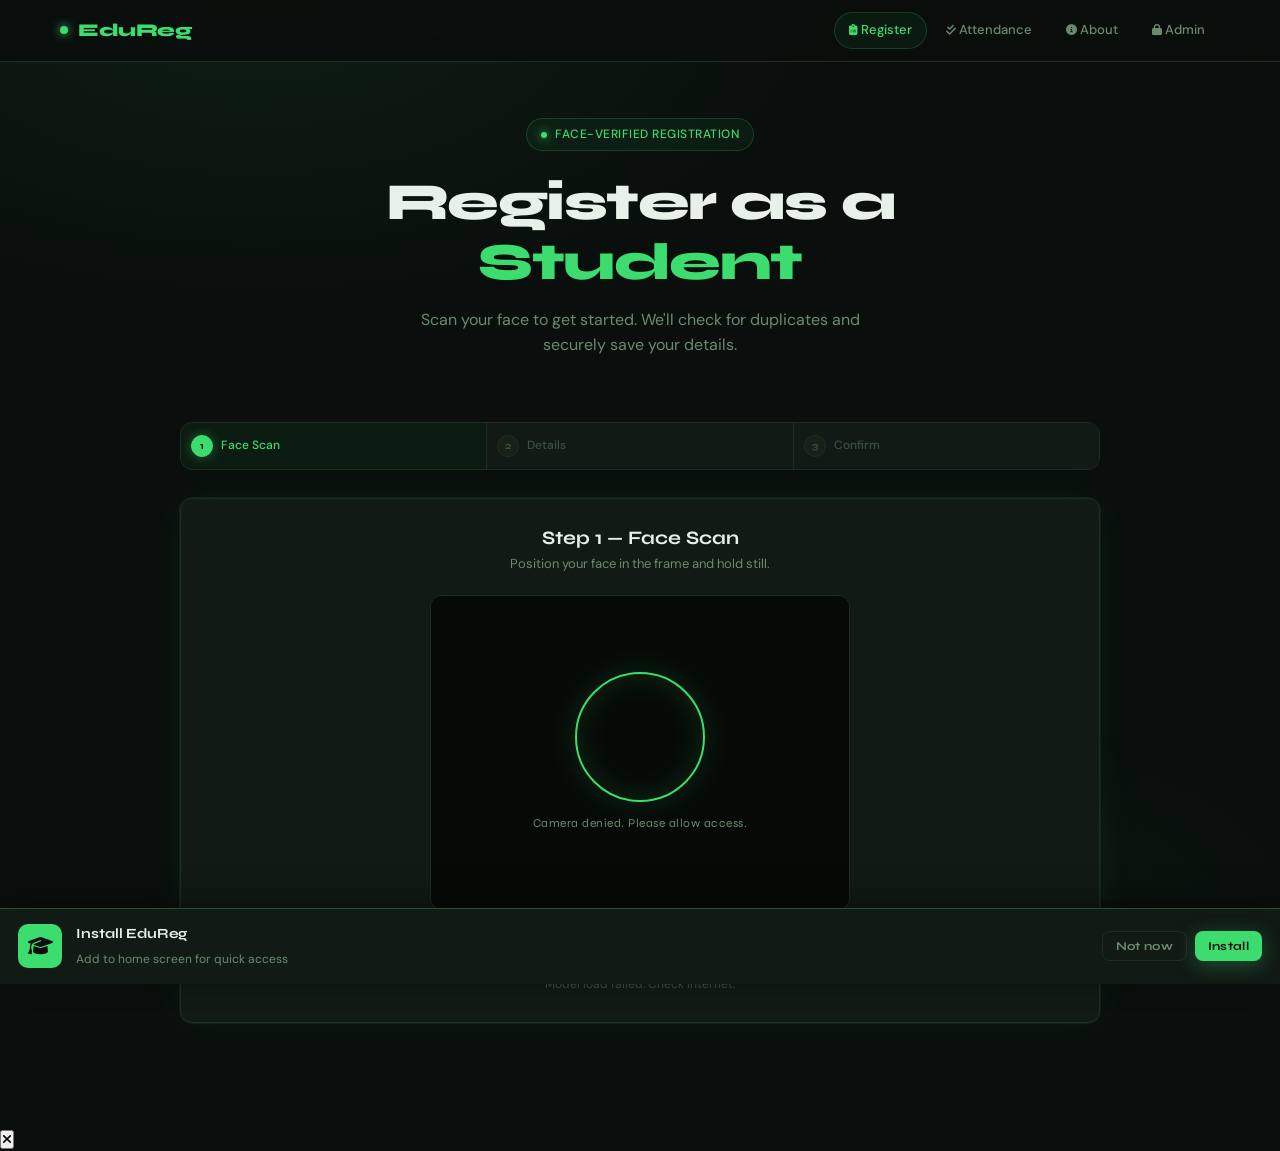
==== commit 50760585: "Update index.html" ====
--- a/index.html
+++ b/index.html
@@ -9,6 +9,7 @@
   <link rel="apple-touch-icon" href="icon-192.png"/>
   <title>EduReg — Student Registration</title>
   <link rel="stylesheet" href="style.css"/>
+  <link rel="stylesheet" href="https://cdnjs.cloudflare.com/ajax/libs/font-awesome/6.5.0/css/all.min.css"/>
 </head>
 <body>
 
@@ -16,10 +17,10 @@
   <div class="nav-inner">
     <a href="index.html" class="nav-logo"><span class="nav-logo-dot"></span>EduReg</a>
     <div class="nav-links">
-      <a href="index.html" class="nav-link active">Register</a>
-      <a href="attendance.html" class="nav-link">Attendance</a>
-      <a href="about.html" class="nav-link">About</a>
-      <a href="admin.html" class="nav-link">Admin →</a>
+      <a href="index.html" class="nav-link active"><i class="fa-solid fa-clipboard-list fa-sm"></i> Register</a>
+      <a href="attendance.html" class="nav-link"><i class="fa-solid fa-check-double fa-sm"></i> Attendance</a>
+      <a href="about.html" class="nav-link"><i class="fa-solid fa-circle-info fa-sm"></i> About</a>
+      <a href="admin.html" class="nav-link"><i class="fa-solid fa-lock fa-sm"></i> Admin</a>
     </div>
     <button class="nav-burger" id="burgerBtn" onclick="toggleMenu()" aria-label="Menu">
       <span></span><span></span><span></span>
@@ -27,10 +28,10 @@
   </div>
 </nav>
 <div class="nav-drawer" id="navDrawer">
-  <a href="index.html" class="nav-link active">📋 Register</a>
-  <a href="attendance.html" class="nav-link">✅ Attendance</a>
-  <a href="about.html" class="nav-link">👤 About</a>
-  <a href="admin.html" class="nav-link">🔒 Admin Panel</a>
+  <a href="index.html" class="nav-link active"><i class="fa-solid fa-clipboard-list"></i> Register</a>
+  <a href="attendance.html" class="nav-link"><i class="fa-solid fa-check-double"></i> Attendance</a>
+  <a href="about.html" class="nav-link"><i class="fa-solid fa-circle-info"></i> About</a>
+  <a href="admin.html" class="nav-link"><i class="fa-solid fa-lock"></i> Admin Panel</a>
 </div>
 
 <div class="container" style="padding-bottom:80px;">
@@ -66,9 +67,12 @@
         <div class="face-detected-bar" id="faceBar">
           <div class="face-dot"></div><span id="faceBarText">Face detected</span>
         </div>
+        <button class="cam-switch-btn" id="camSwitchBtn" onclick="switchCamera()" title="Switch camera" aria-label="Switch camera">
+          <i class="fa-solid fa-camera-rotate"></i>
+        </button>
       </div>
       <div style="display:flex;align-items:center;justify-content:center;gap:16px;flex-wrap:wrap;margin-top:4px;">
-        <img id="photoPreview" class="photo-preview" src="" alt=""/>
+        <img id="photoPreview" class="photo-preview" src="" alt="" onclick="openLightbox(this.src)" style="cursor:zoom-in;" title="Click to view full size"/>
         <div>
           <button class="btn btn-primary" id="captureBtn" disabled>
             <span id="captureBtnText">Waiting for face…</span>
@@ -145,7 +149,7 @@
 
 <!-- PWA INSTALL BANNER -->
 <div class="pwa-banner" id="pwaBanner">
-  <div class="pwa-banner-icon">🎓</div>
+  <div class="pwa-banner-icon"><i class="fa-solid fa-graduation-cap" style="color:#0a0f0d;font-size:20px;"></i></div>
   <div class="pwa-banner-text">
     <strong>Install EduReg</strong>
     <span>Add to home screen for quick access</span>
@@ -154,6 +158,12 @@
     <button class="btn btn-outline btn-sm pwa-dismiss" onclick="dismissPWA()">Not now</button>
     <button class="btn btn-primary btn-sm" onclick="installPWA()">Install</button>
   </div>
+</div>
+
+<!-- LIGHTBOX -->
+<div id="lightboxBackdrop" class="lightbox-backdrop" onclick="closeLightbox()">
+  <button class="lightbox-close" onclick="closeLightbox()"><i class="fa-solid fa-xmark"></i></button>
+  <img id="lightboxImg" class="lightbox-img" src="" alt=""/>
 </div>
 
 <div class="toast-container" id="toastContainer"></div>
@@ -184,7 +194,9 @@
 <script>
 // ── PWA ─────────────────────────────────────────
 let deferredPrompt = null;
-if ('serviceWorker' in navigator) navigator.serviceWorker.register('sw.js');
+if ('serviceWorker' in navigator) {
+  navigator.serviceWorker.register('sw.js').catch(e => console.warn('SW:', e));
+}
 window.addEventListener('beforeinstallprompt', e => {
   e.preventDefault(); deferredPrompt = e;
   if (!localStorage.getItem('pwa_dismissed')) {
@@ -204,9 +216,16 @@
 window.toggleMenu = toggleMenu;
 document.getElementById('navDrawer').querySelectorAll('.nav-link').forEach(l => l.addEventListener('click', () => { document.getElementById('burgerBtn').classList.remove('open'); document.getElementById('navDrawer').classList.remove('open'); }));
 
+// ── LIGHTBOX ─────────────────────────────────────
+function openLightbox(src) { if(!src) return; document.getElementById('lightboxImg').src=src; document.getElementById('lightboxBackdrop').classList.add('show'); document.body.style.overflow='hidden'; }
+function closeLightbox() { document.getElementById('lightboxBackdrop').classList.remove('show'); document.body.style.overflow=''; }
+window.openLightbox=openLightbox; window.closeLightbox=closeLightbox;
+document.addEventListener('keydown', e => { if(e.key==='Escape') closeLightbox(); });
+
 // ── STATE ────────────────────────────────────────
 let stream=null, capturedDescriptor=null, capturedPhotoDataUrl=null;
 let detectionInterval=null, faceDetected=false, modelsLoaded=false, storedDescriptors=[];
+let currentFacingMode = 'user';
 const MODEL_URL = 'https://cdn.jsdelivr.net/npm/@vladmandic/face-api@1.7.14/model/';
 
 const video=document.getElementById('video'), overlay=document.getElementById('overlay');
@@ -220,17 +239,35 @@
 async function loadModels() {
   cameraStatus.textContent = 'Loading AI models…';
   try {
-    await Promise.all([faceapi.nets.tinyFaceDetector.loadFromUri(MODEL_URL), faceapi.nets.faceLandmark68Net.loadFromUri(MODEL_URL), faceapi.nets.faceRecognitionNet.loadFromUri(MODEL_URL)]);
+    await Promise.all([
+      faceapi.nets.tinyFaceDetector.loadFromUri(MODEL_URL),
+      faceapi.nets.faceLandmark68Net.loadFromUri(MODEL_URL),
+      faceapi.nets.faceRecognitionNet.loadFromUri(MODEL_URL)
+    ]);
     modelsLoaded=true; captureHint.textContent='Ready. Position your face.'; cameraStatus.textContent='Position your face in the circle';
   } catch(e) { captureHint.textContent='Model load failed. Check internet.'; }
 }
 
-async function startCamera() {
+async function startCamera(facingMode) {
+  facingMode = facingMode || currentFacingMode;
+  if(stream) { stream.getTracks().forEach(t=>t.stop()); clearInterval(detectionInterval); }
   try {
-    stream = await navigator.mediaDevices.getUserMedia({video:{facingMode:'user',width:640,height:480}});
-    video.srcObject=stream; video.addEventListener('play', startDetectionLoop);
+    stream = await navigator.mediaDevices.getUserMedia({
+      video: { facingMode, width: { ideal: 640 }, height: { ideal: 480 } }
+    });
+    video.srcObject = stream;
+    video.addEventListener('loadedmetadata', () => {
+      video.play().then(() => startDetectionLoop()).catch(()=>{});
+    }, { once: true });
   } catch(e) { cameraStatus.textContent='Camera denied. Please allow access.'; }
 }
+
+window.switchCamera = async function() {
+  currentFacingMode = currentFacingMode === 'user' ? 'environment' : 'user';
+  faceDetected = false; faceBar.classList.remove('show');
+  captureBtn.disabled = true; captureTxt.textContent = 'Switching…';
+  await startCamera(currentFacingMode);
+};
 
 async function loadStoredDescriptors() {
   const wait=()=>new Promise(r=>{ if(window._fbReady)return r(); const iv=setInterval(()=>{ if(window._fbReady){clearInterval(iv);r();}},300); });
@@ -245,9 +282,10 @@
 function startDetectionLoop() {
   if(!modelsLoaded){setTimeout(startDetectionLoop,500);return;}
   overlay.width=video.videoWidth; overlay.height=video.videoHeight;
+  if(detectionInterval) clearInterval(detectionInterval);
   detectionInterval=setInterval(async()=>{
-    if(!modelsLoaded||video.paused||video.ended)return;
-    const det=await faceapi.detectSingleFace(video,new faceapi.TinyFaceDetectorOptions()).withFaceLandmarks().withFaceDescriptor();
+    if(!modelsLoaded||video.paused||video.ended||video.videoWidth===0)return;
+    const det=await faceapi.detectSingleFace(video,new faceapi.TinyFaceDetectorOptions({inputSize:224,scoreThreshold:0.5})).withFaceLandmarks().withFaceDescriptor();
     const ctx=overlay.getContext('2d'); ctx.clearRect(0,0,overlay.width,overlay.height);
     if(det){
       faceDetected=true; cameraOverlay.classList.add('hidden'); faceBar.classList.add('show');
@@ -259,13 +297,13 @@
       faceDetected=false; faceBar.classList.remove('show'); captureBtn.disabled=true;
       captureTxt.textContent='No face detected'; captureHint.textContent='Center your face in the camera.';
     }
-  },200);
+  },150);
 }
 
 captureBtn.addEventListener('click', async()=>{
   if(!faceDetected)return;
   captureBtn.disabled=true; captureTxt.textContent='Analyzing…';
-  const det=await faceapi.detectSingleFace(video,new faceapi.TinyFaceDetectorOptions()).withFaceLandmarks().withFaceDescriptor();
+  const det=await faceapi.detectSingleFace(video,new faceapi.TinyFaceDetectorOptions({inputSize:224})).withFaceLandmarks().withFaceDescriptor();
   if(!det){toast('No face found. Try again.','error'); captureBtn.disabled=false; captureTxt.textContent='Capture Photo'; return;}
   capturedDescriptor=det.descriptor;
   const dup=checkDuplicate(capturedDescriptor);
@@ -289,12 +327,14 @@
 function goToForm(){ document.getElementById('stepCamera').style.display='none'; document.getElementById('stepForm').style.display='block'; document.getElementById('stepConfirm').style.display='none'; setStep(2); }
 window.goToForm=goToForm;
 
-window.goBack=function(){ document.getElementById('stepCamera').style.display='block'; document.getElementById('stepForm').style.display='none'; capturedDescriptor=null; capturedPhotoDataUrl=null; photoPreview.classList.remove('show'); document.getElementById('duplicateAlert').classList.remove('show'); startCamera().then(()=>startDetectionLoop()); setStep(1); };
+window.goBack=function(){ document.getElementById('stepCamera').style.display='block'; document.getElementById('stepForm').style.display='none'; capturedDescriptor=null; capturedPhotoDataUrl=null; photoPreview.classList.remove('show'); document.getElementById('duplicateAlert').classList.remove('show'); startCamera().then(()=>{}); setStep(1); };
 
 window.goToConfirm=function(){
   const fields=['fullName','studentId','dob','email','phone','course','year']; const vals={};
   for(const f of fields){ const el=document.getElementById(f); if(!el.value.trim()){toast('Fill in all fields.','error'); el.focus(); return;} vals[f]=el.value.trim(); }
   document.getElementById('confirmPhoto').src=capturedPhotoDataUrl;
+  document.getElementById('confirmPhoto').style.cursor='zoom-in';
+  document.getElementById('confirmPhoto').onclick=()=>openLightbox(capturedPhotoDataUrl);
   const labels={fullName:'Full Name',studentId:'Student ID',dob:'Date of Birth',email:'Email',phone:'Phone',course:'Course',year:'Year'};
   document.getElementById('confirmDetails').innerHTML=Object.entries(vals).map(([k,v])=>`<div class="detail-item"><label>${labels[k]}</label><p>${v}</p></div>`).join('');
   document.getElementById('stepForm').style.display='none'; document.getElementById('stepConfirm').style.display='block'; setStep(3);
--- a/style.css
+++ b/style.css
@@ -9,489 +9,341 @@
   --border: #1e2e22;
   --accent: #3ddc6e;
   --accent-dim: #2aad52;
-  --accent-glow: rgba(61, 220, 110, 0.15);
-  --accent-glow2: rgba(61, 220, 110, 0.06);
+  --accent-glow: rgba(61,220,110,0.15);
+  --accent-glow2: rgba(61,220,110,0.06);
   --text: #e8f0ea;
   --text-muted: #6a8a70;
   --text-dim: #3a5040;
   --danger: #f05a5a;
   --warn: #f0b429;
+  --info: #5ab4f0;
   --radius: 12px;
   --radius-sm: 8px;
+  --nav-h: 62px;
 }
 
 html { scroll-behavior: smooth; }
 
 body {
   font-family: 'DM Sans', sans-serif;
-  background: var(--bg);
-  color: var(--text);
-  min-height: 100vh;
-  line-height: 1.6;
-  font-size: 15px;
-}
-
-/* ── GRID NOISE BACKGROUND ── */
+  background: var(--bg); color: var(--text);
+  min-height: 100vh; line-height: 1.6; font-size: 15px;
+  -webkit-tap-highlight-color: transparent;
+}
+
 body::before {
-  content: '';
-  position: fixed;
-  inset: 0;
+  content: ''; position: fixed; inset: 0;
   background-image:
     radial-gradient(ellipse 80% 60% at 20% 0%, rgba(61,220,110,0.07) 0%, transparent 60%),
     radial-gradient(ellipse 50% 40% at 80% 100%, rgba(61,220,110,0.04) 0%, transparent 50%);
-  pointer-events: none;
-  z-index: 0;
-}
-
-/* ── TYPOGRAPHY ── */
-h1, h2, h3, h4 { font-family: 'Syne', sans-serif; line-height: 1.15; }
-
-/* ── LAYOUT ── */
-.container { max-width: 960px; margin: 0 auto; padding: 0 24px; position: relative; z-index: 1; }
-.container--wide { max-width: 1200px; margin: 0 auto; padding: 0 24px; position: relative; z-index: 1; }
-
-/* ── NAVBAR ── */
+  pointer-events: none; z-index: 0;
+}
+
+h1,h2,h3,h4 { font-family: 'Syne', sans-serif; line-height: 1.15; }
+
+.container { max-width: 960px; margin: 0 auto; padding: 0 20px; position: relative; z-index: 1; }
+.container--wide { max-width: 1200px; margin: 0 auto; padding: 0 20px; position: relative; z-index: 1; }
+
+/* NAV */
 .nav {
   position: sticky; top: 0; z-index: 100;
-  background: rgba(10,15,13,0.85);
-  backdrop-filter: blur(16px);
-  border-bottom: 1px solid var(--border);
-  padding: 16px 0;
+  background: rgba(10,15,13,0.92); backdrop-filter: blur(16px);
+  border-bottom: 1px solid var(--border); height: var(--nav-h);
 }
 .nav-inner {
   display: flex; align-items: center; justify-content: space-between;
-  max-width: 1200px; margin: 0 auto; padding: 0 24px;
+  max-width: 1200px; margin: 0 auto; padding: 0 20px; height: 100%;
 }
 .nav-logo {
-  font-family: 'Syne', sans-serif;
-  font-weight: 800; font-size: 18px;
-  color: var(--accent); letter-spacing: -0.5px;
-  text-decoration: none;
-  display: flex; align-items: center; gap: 10px;
+  font-family: 'Syne', sans-serif; font-weight: 800; font-size: 18px;
+  color: var(--accent); letter-spacing: -0.5px; text-decoration: none;
+  display: flex; align-items: center; gap: 10px; flex-shrink: 0; z-index: 201;
 }
 .nav-logo-dot {
-  width: 8px; height: 8px; border-radius: 50%;
-  background: var(--accent);
-  box-shadow: 0 0 10px var(--accent);
-  animation: pulse 2s ease-in-out infinite;
-}
-@keyframes pulse {
-  0%, 100% { opacity: 1; transform: scale(1); }
-  50% { opacity: 0.6; transform: scale(0.8); }
-}
+  width: 8px; height: 8px; border-radius: 50%; background: var(--accent);
+  box-shadow: 0 0 10px var(--accent); animation: pulse 2s ease-in-out infinite;
+}
+.nav-links { display: flex; align-items: center; gap: 4px; }
 .nav-link {
-  color: var(--text-muted); text-decoration: none;
-  font-size: 13px; font-weight: 500;
-  padding: 6px 14px; border-radius: 20px;
-  border: 1px solid transparent;
-  transition: all 0.2s;
+  color: var(--text-muted); text-decoration: none; font-size: 13px; font-weight: 500;
+  padding: 7px 14px; border-radius: 20px; border: 1px solid transparent;
+  transition: all 0.2s; white-space: nowrap;
 }
 .nav-link:hover { color: var(--accent); border-color: var(--border); }
-
-/* ── HERO ── */
-.hero {
-  padding: 80px 0 48px;
-  text-align: center;
-}
+.nav-link.active { color: var(--accent); background: var(--accent-glow2); border-color: rgba(61,220,110,0.2); }
+
+.nav-burger {
+  display: none; background: none; border: none; cursor: pointer;
+  color: var(--text-muted); padding: 8px; flex-direction: column; gap: 5px; z-index: 201;
+}
+.nav-burger span { display: block; width: 22px; height: 2px; background: currentColor; border-radius: 2px; transition: all 0.3s; }
+.nav-burger.open span:nth-child(1) { transform: translateY(7px) rotate(45deg); }
+.nav-burger.open span:nth-child(2) { opacity: 0; transform: scaleX(0); }
+.nav-burger.open span:nth-child(3) { transform: translateY(-7px) rotate(-45deg); }
+
+.nav-drawer {
+  display: none; position: fixed; top: var(--nav-h); left: 0; right: 0; bottom: 0;
+  background: rgba(10,15,13,0.98); backdrop-filter: blur(20px); z-index: 99;
+  flex-direction: column; padding: 28px 20px; gap: 6px; overflow-y: auto;
+  transform: translateX(100%); transition: transform 0.3s ease;
+}
+.nav-drawer.open { transform: translateX(0); }
+.nav-drawer .nav-link { font-size: 17px; padding: 14px 18px; border-radius: var(--radius-sm); border: 1px solid var(--border); display: block; }
+.nav-drawer .nav-link:hover { background: var(--surface); }
+
+@media (max-width: 768px) {
+  .nav-links { display: none; }
+  .nav-burger { display: flex; }
+  .nav-drawer { display: flex; }
+}
+
+/* PWA BANNER */
+.pwa-banner {
+  position: fixed; bottom: 0; left: 0; right: 0; z-index: 500;
+  background: var(--surface); border-top: 1px solid rgba(61,220,110,0.3);
+  padding: 14px 18px; display: flex; align-items: center; gap: 14px;
+  box-shadow: 0 -8px 32px rgba(0,0,0,0.4);
+  transform: translateY(110%); transition: transform 0.4s cubic-bezier(0.34,1.56,0.64,1);
+}
+.pwa-banner.show { transform: translateY(0); }
+.pwa-banner-icon { width: 44px; height: 44px; border-radius: 10px; background: var(--accent); display: flex; align-items: center; justify-content: center; font-size: 22px; flex-shrink: 0; }
+.pwa-banner-text { flex: 1; min-width: 0; }
+.pwa-banner-text strong { display: block; font-family: 'Syne', sans-serif; font-size: 14px; margin-bottom: 1px; }
+.pwa-banner-text span { font-size: 12px; color: var(--text-muted); }
+.pwa-banner-actions { display: flex; gap: 8px; flex-shrink: 0; }
+.pwa-dismiss { background: none; border: none; color: var(--text-dim); cursor: pointer; font-size: 20px; padding: 4px; }
+@media (max-width: 480px) {
+  .pwa-banner { flex-wrap: wrap; }
+  .pwa-banner-actions { width: 100%; }
+  .pwa-banner-actions .btn { flex: 1; }
+}
+
+/* HERO */
+.hero { padding: 56px 0 36px; text-align: center; }
 .hero-badge {
   display: inline-flex; align-items: center; gap: 8px;
-  background: var(--accent-glow2);
-  border: 1px solid rgba(61,220,110,0.2);
+  background: var(--accent-glow2); border: 1px solid rgba(61,220,110,0.2);
   color: var(--accent); font-size: 12px; font-weight: 500;
-  padding: 6px 14px; border-radius: 20px; margin-bottom: 28px;
+  padding: 6px 14px; border-radius: 20px; margin-bottom: 22px;
   letter-spacing: 0.5px; text-transform: uppercase;
 }
-.hero h1 {
-  font-size: clamp(32px, 6vw, 56px);
-  font-weight: 800; letter-spacing: -1.5px;
-  color: var(--text);
-  margin-bottom: 16px;
-}
+.hero h1 { font-size: clamp(26px, 6vw, 52px); font-weight: 800; letter-spacing: -1.5px; color: var(--text); margin-bottom: 14px; }
 .hero h1 span { color: var(--accent); }
-.hero p {
-  font-size: 17px; color: var(--text-muted);
-  max-width: 500px; margin: 0 auto 40px;
-}
-
-/* ── CARD ── */
-.card {
-  background: var(--surface);
-  border: 1px solid var(--border);
-  border-radius: var(--radius);
-  padding: 32px;
-}
-.card--glow {
-  box-shadow: 0 0 40px var(--accent-glow2), 0 0 0 1px rgba(61,220,110,0.08);
-}
-
-/* ── STEPS ── */
-.steps {
-  display: flex; gap: 0;
-  margin-bottom: 40px;
-  border-radius: var(--radius);
-  overflow: hidden;
-  border: 1px solid var(--border);
-}
-.step {
-  flex: 1; padding: 14px 16px;
-  display: flex; align-items: center; gap: 10px;
-  background: var(--surface);
-  border-right: 1px solid var(--border);
-  color: var(--text-dim);
-  font-size: 13px; font-weight: 500;
-  cursor: default; position: relative;
-  transition: all 0.3s;
-}
+.hero p { font-size: 16px; color: var(--text-muted); max-width: 460px; margin: 0 auto 28px; }
+
+/* CARD */
+.card { background: var(--surface); border: 1px solid var(--border); border-radius: var(--radius); padding: 28px; }
+@media (max-width: 480px) { .card { padding: 18px 15px; } }
+.card--glow { box-shadow: 0 0 40px var(--accent-glow2), 0 0 0 1px rgba(61,220,110,0.08); }
+
+/* STEPS */
+.steps { display: flex; margin-bottom: 28px; border-radius: var(--radius); overflow: hidden; border: 1px solid var(--border); }
+.step { flex: 1; padding: 12px 10px; display: flex; align-items: center; gap: 8px; background: var(--surface); border-right: 1px solid var(--border); color: var(--text-dim); font-size: 12px; font-weight: 500; cursor: default; transition: all 0.3s; }
 .step:last-child { border-right: none; }
-.step-num {
-  width: 24px; height: 24px; border-radius: 50%;
-  background: var(--surface2);
-  border: 1px solid var(--border);
-  display: flex; align-items: center; justify-content: center;
-  font-size: 11px; font-weight: 700; flex-shrink: 0;
-  font-family: 'Syne', sans-serif;
-  transition: all 0.3s;
-}
+.step-num { width: 22px; height: 22px; border-radius: 50%; background: var(--surface2); border: 1px solid var(--border); display: flex; align-items: center; justify-content: center; font-size: 10px; font-weight: 700; flex-shrink: 0; font-family: 'Syne', sans-serif; transition: all 0.3s; }
 .step.active { color: var(--accent); background: var(--accent-glow2); }
-.step.active .step-num {
-  background: var(--accent); color: var(--bg);
-  border-color: var(--accent);
-  box-shadow: 0 0 12px rgba(61,220,110,0.4);
-}
-.step.done { color: var(--text-muted); }
-.step.done .step-num {
-  background: var(--accent-dim); color: var(--bg);
-  border-color: var(--accent-dim);
-}
-
-/* ── CAMERA ── */
-.camera-wrap {
-  position: relative;
-  width: 100%; max-width: 480px;
-  margin: 0 auto 24px;
-  border-radius: var(--radius);
-  overflow: hidden;
-  border: 1px solid var(--border);
-  background: #060a08;
-  aspect-ratio: 4/3;
-}
-.camera-wrap video, .camera-wrap canvas {
-  width: 100%; height: 100%;
-  object-fit: cover; display: block;
-}
+.step.active .step-num { background: var(--accent); color: var(--bg); border-color: var(--accent); box-shadow: 0 0 12px rgba(61,220,110,0.4); }
+.step.done .step-num { background: var(--accent-dim); color: var(--bg); border-color: var(--accent-dim); }
+@media (max-width: 480px) { .step-label { display: none; } .step { justify-content: center; } }
+
+/* CAMERA */
+.camera-wrap { position: relative; width: 100%; max-width: 420px; margin: 0 auto 18px; border-radius: var(--radius); overflow: hidden; border: 1px solid var(--border); background: #060a08; aspect-ratio: 4/3; }
+.camera-wrap video, .camera-wrap canvas { width: 100%; height: 100%; object-fit: cover; display: block; }
 .camera-wrap canvas { position: absolute; inset: 0; }
-.camera-overlay {
-  position: absolute; inset: 0;
-  display: flex; align-items: center; justify-content: center;
-  flex-direction: column; gap: 12px;
-  background: rgba(6,10,8,0.7);
-  transition: opacity 0.4s;
-}
+.camera-overlay { position: absolute; inset: 0; display: flex; align-items: center; justify-content: center; flex-direction: column; gap: 12px; background: rgba(6,10,8,0.7); transition: opacity 0.4s; }
 .camera-overlay.hidden { opacity: 0; pointer-events: none; }
-.camera-scan-ring {
-  width: 160px; height: 160px;
-  border-radius: 50%;
-  border: 2px solid var(--accent);
-  box-shadow: 0 0 30px var(--accent-glow), inset 0 0 30px var(--accent-glow);
-  animation: scanRing 2s ease-in-out infinite;
-  position: relative;
-}
-.camera-scan-ring::before {
-  content: '';
-  position: absolute; top: -2px; left: 50%; transform: translateX(-50%);
-  width: 6px; height: 6px; border-radius: 50%;
-  background: var(--accent);
-  box-shadow: 0 0 8px var(--accent);
-  animation: orbit 2s linear infinite;
-  transform-origin: 0 82px;
-}
-@keyframes scanRing {
-  0%, 100% { box-shadow: 0 0 20px var(--accent-glow), inset 0 0 20px var(--accent-glow); }
-  50% { box-shadow: 0 0 40px rgba(61,220,110,0.3), inset 0 0 40px rgba(61,220,110,0.1); }
-}
-@keyframes orbit {
-  from { transform: rotate(0deg) translateY(-82px); }
-  to { transform: rotate(360deg) translateY(-82px); }
-}
-.camera-status {
-  font-size: 13px; color: var(--text-muted);
-  font-family: 'Syne', sans-serif; letter-spacing: 0.5px;
-}
-.face-detected-bar {
-  position: absolute; bottom: 0; left: 0; right: 0;
-  padding: 10px 16px;
-  background: linear-gradient(to top, rgba(6,10,8,0.9), transparent);
-  font-size: 12px; font-weight: 500; color: var(--accent);
-  font-family: 'Syne', sans-serif; letter-spacing: 0.5px;
-  display: flex; align-items: center; gap: 8px;
-  opacity: 0; transition: opacity 0.3s;
-}
+.camera-scan-ring { width: 130px; height: 130px; border-radius: 50%; border: 2px solid var(--accent); box-shadow: 0 0 30px var(--accent-glow), inset 0 0 30px var(--accent-glow); animation: scanRing 2s ease-in-out infinite; }
+@keyframes scanRing { 0%,100%{box-shadow:0 0 20px var(--accent-glow),inset 0 0 20px var(--accent-glow)} 50%{box-shadow:0 0 40px rgba(61,220,110,0.3),inset 0 0 40px rgba(61,220,110,0.1)} }
+.camera-status { font-size: 12px; color: var(--text-muted); font-family: 'Syne', sans-serif; letter-spacing: 0.5px; text-align: center; padding: 0 16px; }
+.face-detected-bar { position: absolute; bottom: 0; left: 0; right: 0; padding: 10px 14px; background: linear-gradient(to top, rgba(6,10,8,0.9), transparent); font-size: 12px; font-weight: 500; color: var(--accent); font-family: 'Syne', sans-serif; letter-spacing: 0.5px; display: flex; align-items: center; gap: 8px; opacity: 0; transition: opacity 0.3s; }
 .face-detected-bar.show { opacity: 1; }
 .face-dot { width: 6px; height: 6px; border-radius: 50%; background: var(--accent); animation: pulse 1s ease-in-out infinite; }
 
-/* ── DUPLICATE ALERT ── */
-.duplicate-alert {
-  background: rgba(240,90,90,0.08);
-  border: 1px solid rgba(240,90,90,0.3);
-  border-radius: var(--radius-sm);
-  padding: 16px 20px;
-  margin-bottom: 20px;
-  display: none;
-  align-items: flex-start; gap: 12px;
-}
-.duplicate-alert.show { display: flex; }
-.duplicate-alert-icon { font-size: 18px; line-height: 1; flex-shrink: 0; margin-top: 1px; }
-.duplicate-alert h4 { font-family: 'Syne', sans-serif; font-size: 14px; color: var(--danger); margin-bottom: 4px; }
-.duplicate-alert p { font-size: 13px; color: var(--text-muted); }
-
-/* ── FORM ── */
-.form-grid {
-  display: grid;
-  grid-template-columns: 1fr 1fr;
-  gap: 16px;
-}
-@media (max-width: 640px) { .form-grid { grid-template-columns: 1fr; } }
-
+/* ALERTS */
+.alert { border-radius: var(--radius-sm); padding: 13px 16px; margin-bottom: 16px; display: none; align-items: flex-start; gap: 10px; font-size: 14px; }
+.alert.show { display: flex; }
+.alert-danger { background: rgba(240,90,90,0.08); border: 1px solid rgba(240,90,90,0.3); }
+.alert-warn { background: rgba(240,180,41,0.08); border: 1px solid rgba(240,180,41,0.3); }
+.alert-success { background: rgba(61,220,110,0.08); border: 1px solid rgba(61,220,110,0.3); }
+.alert-icon { font-size: 16px; flex-shrink: 0; margin-top: 1px; }
+.alert h4 { font-family: 'Syne', sans-serif; font-size: 13px; margin-bottom: 3px; }
+.alert-danger h4 { color: var(--danger); }
+.alert-warn h4 { color: var(--warn); }
+.alert-success h4 { color: var(--accent); }
+.alert p { color: var(--text-muted); font-size: 13px; }
+
+/* FORM */
+.form-grid { display: grid; grid-template-columns: 1fr 1fr; gap: 14px; }
+@media (max-width: 580px) { .form-grid { grid-template-columns: 1fr; } }
 .field { display: flex; flex-direction: column; gap: 6px; }
-.field.full { grid-column: 1 / -1; }
-
-label {
-  font-size: 12px; font-weight: 500;
-  color: var(--text-muted); letter-spacing: 0.5px; text-transform: uppercase;
-}
-input, select {
-  background: var(--surface2);
-  border: 1px solid var(--border);
-  border-radius: var(--radius-sm);
-  color: var(--text);
-  font-family: 'DM Sans', sans-serif;
-  font-size: 15px; padding: 12px 14px;
-  outline: none;
-  transition: border-color 0.2s, box-shadow 0.2s;
-  width: 100%;
-}
-input:focus, select:focus {
-  border-color: var(--accent);
-  box-shadow: 0 0 0 3px var(--accent-glow);
-}
-input::placeholder { color: var(--text-dim); }
+.field.full { grid-column: 1/-1; }
+label { font-size: 11px; font-weight: 500; color: var(--text-muted); letter-spacing: 0.5px; text-transform: uppercase; }
+input, select, textarea { background: var(--surface2); border: 1px solid var(--border); border-radius: var(--radius-sm); color: var(--text); font-family: 'DM Sans', sans-serif; font-size: 15px; padding: 12px 14px; outline: none; transition: border-color 0.2s, box-shadow 0.2s; width: 100%; -webkit-appearance: none; appearance: none; }
+input:focus, select:focus, textarea:focus { border-color: var(--accent); box-shadow: 0 0 0 3px var(--accent-glow); }
+input::placeholder, textarea::placeholder { color: var(--text-dim); }
 select option { background: var(--surface2); }
-
-/* ── BUTTONS ── */
-.btn {
-  display: inline-flex; align-items: center; justify-content: center;
-  gap: 8px;
-  font-family: 'Syne', sans-serif;
-  font-size: 14px; font-weight: 700;
-  padding: 13px 28px; border-radius: var(--radius-sm);
-  border: none; cursor: pointer;
-  transition: all 0.2s; letter-spacing: 0.3px;
-  text-decoration: none;
-}
-.btn-primary {
-  background: var(--accent); color: var(--bg);
-  box-shadow: 0 4px 20px rgba(61,220,110,0.3);
-}
-.btn-primary:hover {
-  background: #4fff85;
-  box-shadow: 0 4px 28px rgba(61,220,110,0.5);
-  transform: translateY(-1px);
-}
+textarea { resize: vertical; min-height: 90px; line-height: 1.5; }
+
+/* BUTTONS */
+.btn { display: inline-flex; align-items: center; justify-content: center; gap: 8px; font-family: 'Syne', sans-serif; font-size: 14px; font-weight: 700; padding: 12px 22px; border-radius: var(--radius-sm); border: none; cursor: pointer; transition: all 0.2s; letter-spacing: 0.3px; text-decoration: none; white-space: nowrap; -webkit-tap-highlight-color: transparent; }
+.btn-primary { background: var(--accent); color: var(--bg); box-shadow: 0 4px 20px rgba(61,220,110,0.3); }
+.btn-primary:hover { background: #4fff85; box-shadow: 0 4px 28px rgba(61,220,110,0.5); transform: translateY(-1px); }
 .btn-primary:active { transform: translateY(0); }
 .btn-primary:disabled { opacity: 0.4; cursor: not-allowed; transform: none; box-shadow: none; }
-.btn-outline {
-  background: transparent; color: var(--text-muted);
-  border: 1px solid var(--border);
-}
+.btn-outline { background: transparent; color: var(--text-muted); border: 1px solid var(--border); }
 .btn-outline:hover { border-color: var(--accent); color: var(--accent); }
 .btn-danger { background: var(--danger); color: #fff; }
 .btn-danger:hover { background: #e04040; transform: translateY(-1px); }
-.btn-sm { padding: 8px 16px; font-size: 12px; }
+.btn-warn { background: var(--warn); color: #1a1000; }
+.btn-sm { padding: 7px 13px; font-size: 12px; }
 .btn-full { width: 100%; }
 
-/* ── TOAST ── */
-.toast-container { position: fixed; bottom: 24px; right: 24px; z-index: 999; display: flex; flex-direction: column; gap: 10px; }
-.toast {
-  background: var(--surface);
-  border: 1px solid var(--border);
-  border-radius: var(--radius-sm);
-  padding: 14px 20px;
-  font-size: 14px; color: var(--text);
-  box-shadow: 0 8px 32px rgba(0,0,0,0.4);
-  min-width: 280px;
-  display: flex; align-items: center; gap: 12px;
-  animation: slideIn 0.3s ease;
-  transition: opacity 0.3s;
-}
+/* PHOTO PREVIEW + SUCCESS */
+.photo-preview { width: 68px; height: 68px; border-radius: 50%; border: 2px solid var(--accent); object-fit: cover; box-shadow: 0 0 16px var(--accent-glow); display: none; }
+.photo-preview.show { display: block; }
+.success-screen { text-align: center; padding: 40px 16px; display: none; }
+.success-screen.show { display: block; }
+.success-icon { width: 70px; height: 70px; border-radius: 50%; background: var(--accent-glow); border: 2px solid var(--accent); display: flex; align-items: center; justify-content: center; font-size: 26px; margin: 0 auto 18px; box-shadow: 0 0 40px var(--accent-glow); }
+.success-screen h2 { font-size: 24px; font-weight: 800; margin-bottom: 8px; }
+.success-screen p { color: var(--text-muted); margin-bottom: 24px; font-size: 14px; }
+
+/* ADMIN LOGIN */
+.login-wrap { min-height: 100vh; display: flex; align-items: center; justify-content: center; padding: 20px; }
+.login-card { width: 100%; max-width: 400px; }
+.login-card h1 { font-size: 26px; font-weight: 800; margin-bottom: 6px; }
+.login-card p { color: var(--text-muted); font-size: 14px; margin-bottom: 26px; }
+
+/* ADMIN */
+.admin-header { display: flex; align-items: flex-start; justify-content: space-between; padding: 24px 0 18px; gap: 12px; flex-wrap: wrap; }
+.admin-header h1 { font-size: clamp(20px,4vw,28px); font-weight: 800; letter-spacing: -0.5px; }
+.stats-row { display: grid; grid-template-columns: repeat(auto-fit, minmax(140px,1fr)); gap: 12px; margin-bottom: 22px; }
+.stat-card { background: var(--surface); border: 1px solid var(--border); border-radius: var(--radius); padding: 16px 18px; }
+.stat-label { font-size: 11px; color: var(--text-muted); text-transform: uppercase; letter-spacing: 0.5px; margin-bottom: 6px; }
+.stat-value { font-family: 'Syne', sans-serif; font-size: 26px; font-weight: 800; color: var(--accent); line-height: 1; }
+.stat-sub { font-size: 11px; color: var(--text-dim); margin-top: 3px; }
+
+/* TABS */
+.admin-tabs { display: flex; gap: 2px; margin-bottom: 22px; border-bottom: 1px solid var(--border); overflow-x: auto; -webkit-overflow-scrolling: touch; scrollbar-width: none; }
+.admin-tabs::-webkit-scrollbar { display: none; }
+.tab-btn { padding: 10px 16px; background: none; border: none; cursor: pointer; color: var(--text-muted); font-family: 'Syne', sans-serif; font-size: 13px; font-weight: 700; border-bottom: 2px solid transparent; margin-bottom: -1px; white-space: nowrap; transition: all 0.2s; }
+.tab-btn:hover { color: var(--text); }
+.tab-btn.active { color: var(--accent); border-bottom-color: var(--accent); }
+.tab-panel { display: none; }
+.tab-panel.active { display: block; }
+
+.toolbar { display: flex; gap: 10px; margin-bottom: 14px; flex-wrap: wrap; }
+.search-wrap { position: relative; flex: 1; min-width: 150px; }
+.search-wrap input { padding-left: 36px; }
+.search-icon { position: absolute; left: 12px; top: 50%; transform: translateY(-50%); color: var(--text-dim); font-size: 14px; pointer-events: none; }
+@media (max-width: 600px) { .toolbar { flex-direction: column; } }
+
+/* TABLE — card layout on mobile */
+.table-wrap { background: var(--surface); border: 1px solid var(--border); border-radius: var(--radius); overflow: hidden; }
+table { width: 100%; border-collapse: collapse; }
+thead th { text-align: left; padding: 11px 14px; font-family: 'Syne', sans-serif; font-size: 10px; font-weight: 700; color: var(--text-muted); text-transform: uppercase; letter-spacing: 0.8px; background: var(--surface2); border-bottom: 1px solid var(--border); white-space: nowrap; }
+tbody tr { border-bottom: 1px solid var(--border); transition: background 0.15s; }
+tbody tr:last-child { border-bottom: none; }
+tbody tr:hover { background: var(--surface2); }
+tbody td { padding: 11px 14px; font-size: 13px; vertical-align: middle; }
+.td-name { display: flex; align-items: center; gap: 10px; }
+.td-avatar { width: 32px; height: 32px; border-radius: 50%; object-fit: cover; border: 1px solid var(--border); background: var(--surface2); flex-shrink: 0; }
+.td-name-text { font-weight: 500; font-size: 13px; }
+.td-id { font-family: monospace; font-size: 11px; color: var(--text-muted); }
+
+@media (max-width: 680px) {
+  .table-wrap { overflow: visible; background: transparent; border: none; box-shadow: none; }
+  table, thead, tbody, tr, td, th { display: block; }
+  thead { display: none; }
+  tbody tr { background: var(--surface); border: 1px solid var(--border); border-radius: var(--radius-sm); margin-bottom: 10px; padding: 14px 15px; display: flex; flex-wrap: wrap; gap: 8px 12px; }
+  tbody tr:hover { background: var(--surface2); }
+  tbody td { padding: 0; border: none; }
+  td[data-label]::before { content: attr(data-label); display: block; font-size: 10px; color: var(--text-dim); text-transform: uppercase; letter-spacing: 0.4px; margin-bottom: 2px; }
+  td.col-name { width: 100%; }
+  td.col-id, td.col-year { width: calc(50% - 6px); }
+  td.col-course, td.col-email { width: 100%; }
+  td.col-date { width: calc(50% - 6px); }
+  td.col-actions { width: 100%; margin-top: 4px; display: flex; gap: 8px; }
+  td.col-actions .btn { flex: 1; }
+}
+
+.badge { display: inline-flex; align-items: center; padding: 3px 10px; border-radius: 20px; font-size: 11px; font-weight: 600; background: var(--accent-glow2); color: var(--accent); border: 1px solid rgba(61,220,110,0.2); }
+.badge-danger { background: rgba(240,90,90,0.1); color: var(--danger); border-color: rgba(240,90,90,0.3); }
+.badge-warn { background: rgba(240,180,41,0.1); color: var(--warn); border-color: rgba(240,180,41,0.3); }
+
+.empty-state { text-align: center; padding: 48px 20px; color: var(--text-muted); }
+.empty-state p { font-size: 14px; margin-top: 8px; }
+
+/* MODAL */
+.modal-backdrop { position: fixed; inset: 0; background: rgba(0,0,0,0.75); backdrop-filter: blur(4px); z-index: 200; display: flex; align-items: center; justify-content: center; padding: 14px; opacity: 0; pointer-events: none; transition: opacity 0.3s; }
+.modal-backdrop.show { opacity: 1; pointer-events: all; }
+.modal { background: var(--surface); border: 1px solid var(--border); border-radius: var(--radius); padding: 24px; max-width: 500px; width: 100%; max-height: 90vh; overflow-y: auto; transform: scale(0.95); transition: transform 0.3s; }
+.modal-backdrop.show .modal { transform: scale(1); }
+.modal-header { display: flex; align-items: flex-start; justify-content: space-between; margin-bottom: 18px; gap: 10px; }
+.modal-header h3 { font-size: 18px; font-weight: 800; }
+.modal-close { background: none; border: none; color: var(--text-muted); cursor: pointer; font-size: 20px; padding: 4px; line-height: 1; flex-shrink: 0; }
+.modal-close:hover { color: var(--text); }
+.modal-photo { width: 70px; height: 70px; border-radius: 50%; object-fit: cover; border: 2px solid var(--accent); margin-bottom: 14px; }
+.detail-grid { display: grid; grid-template-columns: 1fr 1fr; gap: 14px; }
+@media (max-width: 400px) { .detail-grid { grid-template-columns: 1fr; } }
+.detail-item label { display: block; font-size: 10px; color: var(--text-muted); text-transform: uppercase; letter-spacing: 0.5px; margin-bottom: 2px; }
+.detail-item p { font-size: 14px; color: var(--text); }
+
+/* QR & SESSION */
+.qr-display { background: #fff; border-radius: var(--radius); padding: 18px; display: inline-block; }
+.qr-session-card { background: var(--surface2); border: 1px solid var(--border); border-radius: var(--radius); padding: 22px; text-align: center; margin-bottom: 16px; }
+.qr-session-card h3 { font-size: 17px; font-weight: 800; margin-bottom: 4px; }
+.session-timer { font-family: 'Syne', sans-serif; font-size: 32px; font-weight: 800; color: var(--accent); letter-spacing: 2px; margin: 14px 0; }
+.session-timer.warn { color: var(--warn); animation: timerPulse 1s ease-in-out infinite; }
+@keyframes timerPulse { 0%,100%{opacity:1} 50%{opacity:0.6} }
+
+/* ATTENDANCE RESULT */
+.attendance-result { border-radius: var(--radius); padding: 22px; text-align: center; display: none; margin-top: 18px; }
+.attendance-result.show { display: block; }
+.attendance-result.success-res { background: rgba(61,220,110,0.08); border: 1px solid rgba(61,220,110,0.3); }
+.attendance-result.fail-res { background: rgba(240,90,90,0.08); border: 1px solid rgba(240,90,90,0.3); }
+.att-avatar { width: 72px; height: 72px; border-radius: 50%; object-fit: cover; border: 3px solid var(--accent); margin: 0 auto 14px; display: block; }
+.att-record { display: flex; align-items: center; gap: 12px; padding: 11px 0; border-bottom: 1px solid var(--border); }
+.att-record:last-child { border-bottom: none; }
+.att-record-avatar { width: 36px; height: 36px; border-radius: 50%; object-fit: cover; background: var(--surface2); border: 1px solid var(--border); display: flex; align-items: center; justify-content: center; font-size: 14px; flex-shrink: 0; }
+.att-record-name { font-weight: 500; font-size: 14px; }
+.att-record-meta { font-size: 12px; color: var(--text-muted); }
+.att-record-time { margin-left: auto; font-size: 12px; color: var(--text-dim); font-family: monospace; flex-shrink: 0; }
+
+/* ABOUT */
+.about-hero { padding: 48px 0 32px; }
+.about-card { display: flex; gap: 28px; align-items: flex-start; flex-wrap: wrap; background: var(--surface); border: 1px solid var(--border); border-radius: var(--radius); padding: 28px; margin-bottom: 20px; }
+.about-avatar { width: 110px; height: 110px; border-radius: 50%; border: 3px solid var(--accent); object-fit: cover; box-shadow: 0 0 30px var(--accent-glow); flex-shrink: 0; background: var(--surface2); display: flex; align-items: center; justify-content: center; font-size: 44px; }
+.about-info { flex: 1; min-width: 180px; }
+.about-info h1 { font-size: clamp(20px,4vw,30px); font-weight: 800; letter-spacing: -0.5px; margin-bottom: 4px; }
+.about-role { color: var(--accent); font-size: 14px; font-weight: 500; margin-bottom: 3px; }
+.about-uni { color: var(--text-muted); font-size: 13px; margin-bottom: 18px; }
+.about-contacts { display: flex; flex-direction: column; gap: 9px; }
+.about-contact-row { display: flex; align-items: center; gap: 10px; font-size: 14px; }
+.about-contact-row a { color: var(--text-muted); text-decoration: none; transition: color 0.2s; }
+.about-contact-row a:hover { color: var(--accent); }
+.contact-icon { width: 30px; height: 30px; border-radius: 7px; background: var(--surface2); border: 1px solid var(--border); display: flex; align-items: center; justify-content: center; font-size: 13px; flex-shrink: 0; }
+.socials-row { display: flex; gap: 8px; flex-wrap: wrap; margin-top: 18px; }
+.social-btn { display: flex; align-items: center; gap: 7px; padding: 8px 14px; border-radius: var(--radius-sm); background: var(--surface2); border: 1px solid var(--border); color: var(--text-muted); text-decoration: none; font-size: 13px; font-weight: 500; transition: all 0.2s; }
+.social-btn:hover { border-color: var(--accent); color: var(--accent); }
+.about-section { background: var(--surface); border: 1px solid var(--border); border-radius: var(--radius); padding: 24px; margin-bottom: 20px; }
+.about-section h2 { font-size: 17px; margin-bottom: 14px; color: var(--accent); }
+.about-section p { color: var(--text-muted); line-height: 1.8; font-size: 14px; }
+.feature-list { display: grid; grid-template-columns: repeat(auto-fit, minmax(180px,1fr)); gap: 10px; margin-top: 4px; }
+.feature-item { background: var(--surface2); border: 1px solid var(--border); border-radius: var(--radius-sm); padding: 13px 14px; display: flex; align-items: flex-start; gap: 10px; }
+.feature-item-icon { font-size: 17px; flex-shrink: 0; margin-top: 1px; }
+.feature-item-text strong { display: block; font-size: 13px; font-weight: 600; margin-bottom: 1px; }
+.feature-item-text span { font-size: 12px; color: var(--text-muted); }
+
+/* MISC */
+.export-row { display: flex; gap: 8px; flex-wrap: wrap; }
+.toast-container { position: fixed; bottom: 76px; right: 14px; z-index: 999; display: flex; flex-direction: column; gap: 8px; }
+.toast { background: var(--surface); border: 1px solid var(--border); border-radius: var(--radius-sm); padding: 11px 16px; font-size: 13px; color: var(--text); box-shadow: 0 8px 32px rgba(0,0,0,0.4); min-width: 220px; max-width: 300px; display: flex; align-items: center; gap: 10px; animation: slideIn 0.3s ease; transition: opacity 0.3s; }
 .toast.success { border-left: 3px solid var(--accent); }
 .toast.error { border-left: 3px solid var(--danger); }
 .toast.warn { border-left: 3px solid var(--warn); }
-@keyframes slideIn {
-  from { transform: translateX(100%); opacity: 0; }
-  to { transform: translateX(0); opacity: 1; }
-}
-
-/* ── PHOTO PREVIEW ── */
-.photo-preview {
-  width: 80px; height: 80px; border-radius: 50%;
-  border: 2px solid var(--accent);
-  object-fit: cover;
-  box-shadow: 0 0 16px var(--accent-glow);
-  display: none;
-}
-.photo-preview.show { display: block; }
-
-/* ── SUCCESS STATE ── */
-.success-screen {
-  text-align: center; padding: 48px 24px;
-  display: none;
-}
-.success-screen.show { display: block; }
-.success-icon {
-  width: 80px; height: 80px; border-radius: 50%;
-  background: var(--accent-glow);
-  border: 2px solid var(--accent);
-  display: flex; align-items: center; justify-content: center;
-  font-size: 32px; margin: 0 auto 24px;
-  box-shadow: 0 0 40px var(--accent-glow);
-}
-.success-screen h2 { font-size: 28px; font-weight: 800; margin-bottom: 8px; }
-.success-screen p { color: var(--text-muted); margin-bottom: 32px; }
-
-/* ── ADMIN LOGIN ── */
-.login-wrap {
-  min-height: 100vh;
-  display: flex; align-items: center; justify-content: center;
-  padding: 24px;
-}
-.login-card {
-  width: 100%; max-width: 400px;
-}
-.login-card h1 { font-size: 28px; font-weight: 800; margin-bottom: 6px; }
-.login-card p { color: var(--text-muted); font-size: 14px; margin-bottom: 32px; }
-
-/* ── ADMIN DASHBOARD ── */
-.admin-header {
-  display: flex; align-items: center; justify-content: space-between;
-  padding: 32px 0 24px; gap: 16px; flex-wrap: wrap;
-}
-.admin-header h1 { font-size: 28px; font-weight: 800; letter-spacing: -0.5px; }
-
-.stats-row {
-  display: grid; grid-template-columns: repeat(auto-fit, minmax(180px, 1fr));
-  gap: 16px; margin-bottom: 32px;
-}
-.stat-card {
-  background: var(--surface);
-  border: 1px solid var(--border);
-  border-radius: var(--radius);
-  padding: 20px 24px;
-}
-.stat-card .stat-label { font-size: 12px; color: var(--text-muted); text-transform: uppercase; letter-spacing: 0.5px; margin-bottom: 6px; }
-.stat-card .stat-value { font-family: 'Syne', sans-serif; font-size: 32px; font-weight: 800; color: var(--accent); line-height: 1; }
-.stat-card .stat-sub { font-size: 12px; color: var(--text-dim); margin-top: 4px; }
-
-.toolbar {
-  display: flex; gap: 12px; margin-bottom: 20px; flex-wrap: wrap;
-}
-.search-wrap { position: relative; flex: 1; min-width: 200px; }
-.search-wrap input { padding-left: 40px; }
-.search-icon { position: absolute; left: 14px; top: 50%; transform: translateY(-50%); color: var(--text-dim); font-size: 14px; pointer-events: none; }
-
-/* ── TABLE ── */
-.table-wrap {
-  background: var(--surface);
-  border: 1px solid var(--border);
-  border-radius: var(--radius);
-  overflow: hidden;
-}
-table { width: 100%; border-collapse: collapse; }
-thead th {
-  text-align: left; padding: 14px 18px;
-  font-family: 'Syne', sans-serif; font-size: 11px; font-weight: 700;
-  color: var(--text-muted); text-transform: uppercase; letter-spacing: 0.8px;
-  background: var(--surface2);
-  border-bottom: 1px solid var(--border);
-}
-tbody tr {
-  border-bottom: 1px solid var(--border);
-  transition: background 0.15s;
-}
-tbody tr:last-child { border-bottom: none; }
-tbody tr:hover { background: var(--surface2); }
-tbody td { padding: 14px 18px; font-size: 14px; vertical-align: middle; }
-.td-name { display: flex; align-items: center; gap: 12px; }
-.td-avatar {
-  width: 36px; height: 36px; border-radius: 50%;
-  object-fit: cover; border: 1px solid var(--border);
-  background: var(--surface2); flex-shrink: 0;
-}
-.td-name-text { font-weight: 500; }
-.td-id { font-family: monospace; font-size: 12px; color: var(--text-muted); }
-.badge {
-  display: inline-flex; align-items: center;
-  padding: 3px 10px; border-radius: 20px;
-  font-size: 11px; font-weight: 600;
-  background: var(--accent-glow2); color: var(--accent);
-  border: 1px solid rgba(61,220,110,0.2);
-}
-.empty-state {
-  text-align: center; padding: 64px 24px;
-  color: var(--text-muted);
-}
-.empty-state p { font-size: 14px; margin-top: 8px; }
-
-/* ── MODAL ── */
-.modal-backdrop {
-  position: fixed; inset: 0;
-  background: rgba(0,0,0,0.7);
-  backdrop-filter: blur(4px);
-  z-index: 200;
-  display: flex; align-items: center; justify-content: center;
-  padding: 24px;
-  opacity: 0; pointer-events: none; transition: opacity 0.3s;
-}
-.modal-backdrop.show { opacity: 1; pointer-events: all; }
-.modal {
-  background: var(--surface);
-  border: 1px solid var(--border);
-  border-radius: var(--radius);
-  padding: 32px; max-width: 520px; width: 100%;
-  transform: scale(0.95); transition: transform 0.3s;
-}
-.modal-backdrop.show .modal { transform: scale(1); }
-.modal-header { display: flex; align-items: flex-start; justify-content: space-between; margin-bottom: 24px; }
-.modal-header h3 { font-size: 20px; font-weight: 800; }
-.modal-close { background: none; border: none; color: var(--text-muted); cursor: pointer; font-size: 20px; padding: 4px; line-height: 1; }
-.modal-close:hover { color: var(--text); }
-.modal-photo { width: 80px; height: 80px; border-radius: 50%; object-fit: cover; border: 2px solid var(--accent); margin-bottom: 20px; }
-.detail-grid { display: grid; grid-template-columns: 1fr 1fr; gap: 16px; }
-.detail-item label { display: block; font-size: 11px; color: var(--text-muted); text-transform: uppercase; letter-spacing: 0.5px; margin-bottom: 3px; }
-.detail-item p { font-size: 14px; color: var(--text); }
-
-/* ── EXPORT BTN ── */
-.export-row { display: flex; gap: 10px; flex-wrap: wrap; }
-
-/* ── RESPONSIVE ── */
-@media (max-width: 768px) {
-  .form-grid { grid-template-columns: 1fr; }
-  .steps { flex-direction: column; }
-  .step { border-right: none; border-bottom: 1px solid var(--border); }
-  .step:last-child { border-bottom: none; }
-  table { font-size: 13px; }
-  thead th, tbody td { padding: 10px 12px; }
-}
-
-/* ── LOADING SPINNER ── */
-.spinner {
-  width: 18px; height: 18px;
-  border: 2px solid rgba(0,0,0,0.2);
-  border-top-color: var(--bg);
-  border-radius: 50%;
-  animation: spin 0.7s linear infinite;
-  flex-shrink: 0;
-}
-@keyframes spin { to { transform: rotate(360deg); } }
-
-/* ── SECTION DIVIDER ── */
-.divider { border: none; border-top: 1px solid var(--border); margin: 24px 0; }
+@keyframes slideIn { from{transform:translateX(110%);opacity:0} to{transform:translateX(0);opacity:1} }
+.spinner { width: 15px; height: 15px; border: 2px solid rgba(0,0,0,0.2); border-top-color: var(--bg); border-radius: 50%; animation: spin 0.7s linear infinite; flex-shrink: 0; }
+.spinner-light { border-color: rgba(255,255,255,0.2); border-top-color: #fff; }
+@keyframes spin { to{transform:rotate(360deg)} }
+@keyframes pulse { 0%,100%{opacity:1;transform:scale(1)} 50%{opacity:0.6;transform:scale(0.8)} }
+.divider { border: none; border-top: 1px solid var(--border); margin: 18px 0; }
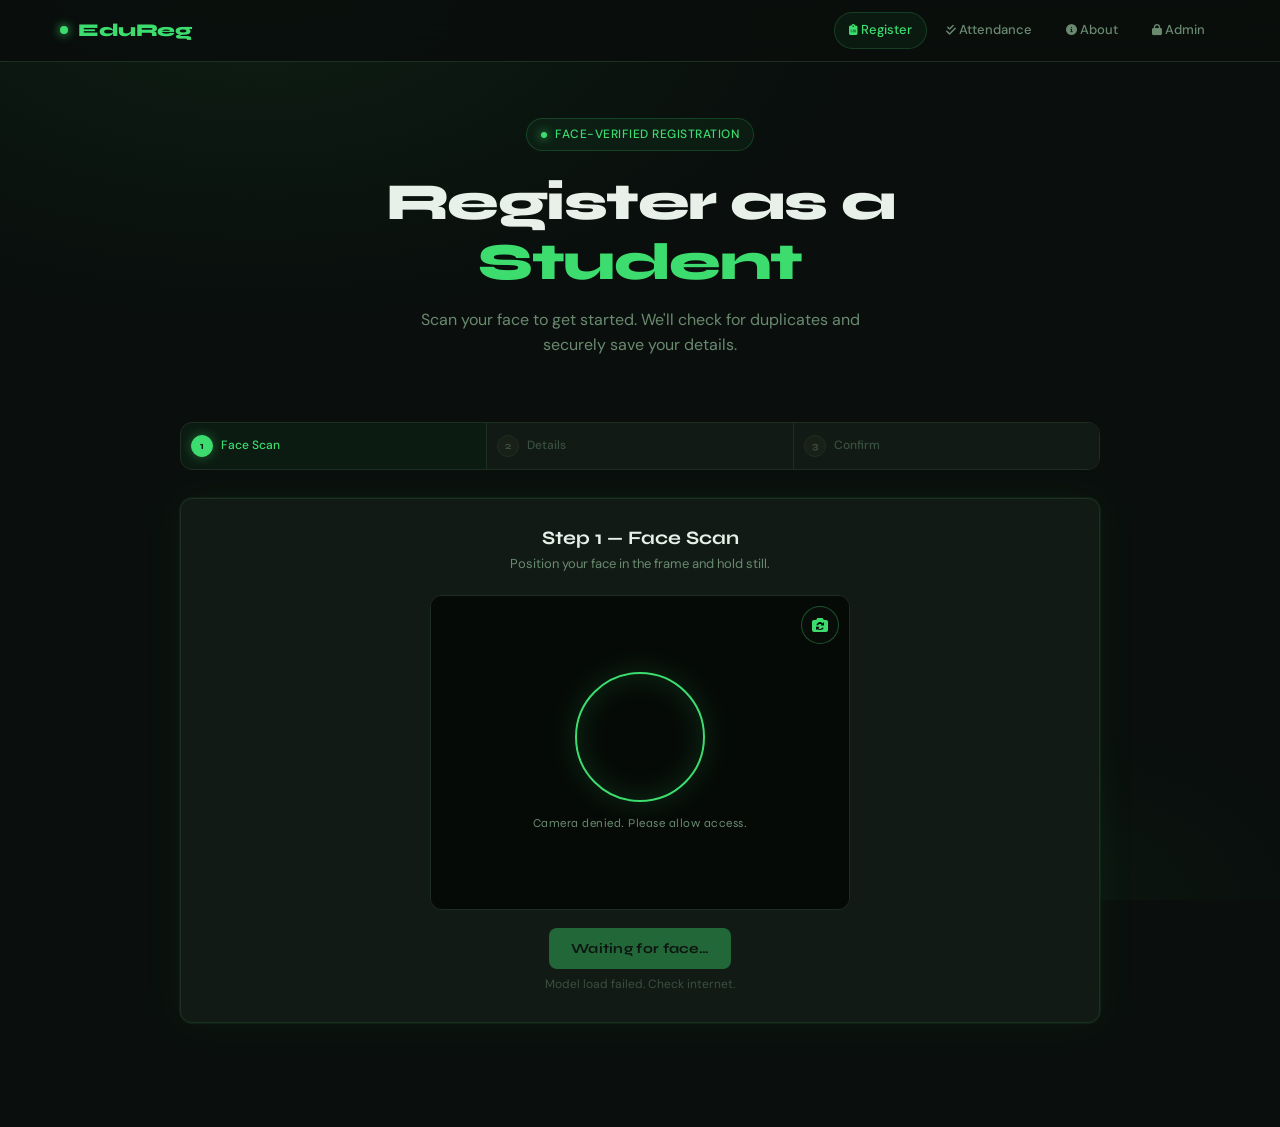
==== commit 675b3d72: "Update index.html" ====
--- a/index.html
+++ b/index.html
@@ -147,18 +147,42 @@
   </div>
 </div>
 
-<!-- PWA INSTALL BANNER -->
-<div class="pwa-banner" id="pwaBanner">
-  <div class="pwa-banner-icon"><i class="fa-solid fa-graduation-cap" style="color:#0a0f0d;font-size:20px;"></i></div>
-  <div class="pwa-banner-text">
-    <strong>Install EduReg</strong>
-    <span>Add to home screen for quick access</span>
-  </div>
-  <div class="pwa-banner-actions">
-    <button class="btn btn-outline btn-sm pwa-dismiss" onclick="dismissPWA()">Not now</button>
-    <button class="btn btn-primary btn-sm" onclick="installPWA()">Install</button>
+<!-- PWA INSTALL MODAL -->
+<div class="pwa-modal-backdrop" id="pwaModalBackdrop">
+  <div class="pwa-modal" id="pwaModal">
+    <button class="pwa-modal-close" onclick="closePWAModal()"><i class="fa-solid fa-xmark"></i></button>
+    <div class="pwa-modal-icon"><i class="fa-solid fa-graduation-cap"></i></div>
+    <h2 class="pwa-modal-title">Install EduReg</h2>
+    <p class="pwa-modal-desc">Add EduReg to your home screen for faster access — works like a native app, no app store needed.</p>
+    <!-- Android / Desktop Chrome -->
+    <div id="pwaInstallBtn" style="display:none;">
+      <button class="btn btn-primary btn-full" onclick="triggerInstall()"><i class="fa-solid fa-download"></i> Install App</button>
+    </div>
+    <!-- iOS instructions -->
+    <div id="pwaIOSInstructions" style="display:none;">
+      <div class="pwa-steps-list">
+        <div class="pwa-step-row"><span class="pwa-step-num">1</span><span>Tap the <strong>Share</strong> button <i class="fa-solid fa-arrow-up-from-bracket" style="color:var(--accent)"></i> at the bottom of Safari</span></div>
+        <div class="pwa-step-row"><span class="pwa-step-num">2</span><span>Scroll down and tap <strong>"Add to Home Screen"</strong></span></div>
+        <div class="pwa-step-row"><span class="pwa-step-num">3</span><span>Tap <strong>"Add"</strong> — EduReg will appear on your home screen</span></div>
+      </div>
+    </div>
+    <!-- Generic fallback -->
+    <div id="pwaGenericInstructions" style="display:none;">
+      <div class="pwa-steps-list">
+        <div class="pwa-step-row"><span class="pwa-step-num">1</span><span>Open this page in <strong>Chrome</strong> or <strong>Edge</strong></span></div>
+        <div class="pwa-step-row"><span class="pwa-step-num">2</span><span>Tap the browser menu <i class="fa-solid fa-ellipsis-vertical" style="color:var(--accent)"></i></span></div>
+        <div class="pwa-step-row"><span class="pwa-step-num">3</span><span>Select <strong>"Add to Home Screen"</strong> or <strong>"Install App"</strong></span></div>
+      </div>
+    </div>
+    <button class="btn btn-outline btn-full" style="margin-top:10px;" onclick="closePWAModal()">Maybe later</button>
   </div>
 </div>
+
+<!-- PWA FLOATING INSTALL BUTTON -->
+<button class="pwa-fab" id="pwaFab" onclick="openPWAModal()" title="Install App" style="display:none;">
+  <i class="fa-solid fa-download"></i>
+  <span>Install</span>
+</button>
 
 <!-- LIGHTBOX -->
 <div id="lightboxBackdrop" class="lightbox-backdrop" onclick="closeLightbox()">
@@ -194,18 +218,103 @@
 <script>
 // ── PWA ─────────────────────────────────────────
 let deferredPrompt = null;
+let isInstalled = false;
+
+// Register service worker
 if ('serviceWorker' in navigator) {
-  navigator.serviceWorker.register('sw.js').catch(e => console.warn('SW:', e));
-}
+  window.addEventListener('load', () => {
+    navigator.serviceWorker.register('sw.js')
+      .then(reg => console.log('SW registered:', reg.scope))
+      .catch(e => console.warn('SW failed:', e));
+  });
+}
+
+// Check if already installed
+if (window.matchMedia('(display-mode: standalone)').matches || window.navigator.standalone === true) {
+  isInstalled = true;
+}
+
+// Catch Chrome/Android/Desktop install prompt
 window.addEventListener('beforeinstallprompt', e => {
-  e.preventDefault(); deferredPrompt = e;
-  if (!localStorage.getItem('pwa_dismissed')) {
-    setTimeout(() => document.getElementById('pwaBanner').classList.add('show'), 2000);
+  e.preventDefault();
+  deferredPrompt = e;
+  if (!isInstalled && !sessionStorage.getItem('pwa_dismissed')) {
+    setTimeout(() => showPWAFab(), 1500);
+    setTimeout(() => openPWAModal(), 3000);
   }
 });
-function installPWA() { if (!deferredPrompt) return; deferredPrompt.prompt(); deferredPrompt.userChoice.then(() => { deferredPrompt=null; document.getElementById('pwaBanner').classList.remove('show'); }); }
-function dismissPWA() { document.getElementById('pwaBanner').classList.remove('show'); localStorage.setItem('pwa_dismissed','1'); }
-window.installPWA = installPWA; window.dismissPWA = dismissPWA;
+
+// Hide fab when installed
+window.addEventListener('appinstalled', () => {
+  isInstalled = true;
+  hidePWAFab();
+  closePWAModal();
+  toast('EduReg installed successfully!', 'success');
+});
+
+function showPWAFab() {
+  if (isInstalled) return;
+  document.getElementById('pwaFab').style.display = 'flex';
+}
+function hidePWAFab() {
+  document.getElementById('pwaFab').style.display = 'none';
+}
+
+function openPWAModal() {
+  if (isInstalled) return;
+  const backdrop = document.getElementById('pwaModalBackdrop');
+  backdrop.classList.add('show');
+  document.body.style.overflow = 'hidden';
+
+  // Show the right instructions based on platform
+  const isIOS = /iPad|iPhone|iPod/.test(navigator.userAgent) && !window.MSStream;
+  const isSafari = /^((?!chrome|android).)*safari/i.test(navigator.userAgent);
+
+  document.getElementById('pwaInstallBtn').style.display = 'none';
+  document.getElementById('pwaIOSInstructions').style.display = 'none';
+  document.getElementById('pwaGenericInstructions').style.display = 'none';
+
+  if (deferredPrompt) {
+    document.getElementById('pwaInstallBtn').style.display = 'block';
+  } else if (isIOS && isSafari) {
+    document.getElementById('pwaIOSInstructions').style.display = 'block';
+  } else {
+    document.getElementById('pwaGenericInstructions').style.display = 'block';
+  }
+}
+
+function closePWAModal() {
+  document.getElementById('pwaModalBackdrop').classList.remove('show');
+  document.body.style.overflow = '';
+  sessionStorage.setItem('pwa_dismissed', '1');
+  showPWAFab();
+}
+
+async function triggerInstall() {
+  if (!deferredPrompt) return;
+  deferredPrompt.prompt();
+  const result = await deferredPrompt.userChoice;
+  deferredPrompt = null;
+  closePWAModal();
+  if (result.outcome === 'accepted') {
+    hidePWAFab();
+    toast('Installing EduReg…', 'success');
+  }
+}
+
+window.openPWAModal = openPWAModal;
+window.closePWAModal = closePWAModal;
+window.triggerInstall = triggerInstall;
+
+// Show fab on load if not installed and not dismissed
+window.addEventListener('load', () => {
+  if (!isInstalled) {
+    // Show fab after 2s always (user can manually install)
+    setTimeout(() => {
+      if (!sessionStorage.getItem('pwa_dismissed')) showPWAFab();
+    }, 2000);
+  }
+});
 
 // ── NAV ─────────────────────────────────────────
 function toggleMenu() {
--- a/style.css
+++ b/style.css
@@ -97,26 +97,7 @@
   .nav-drawer { display: flex; }
 }
 
-/* PWA BANNER */
-.pwa-banner {
-  position: fixed; bottom: 0; left: 0; right: 0; z-index: 500;
-  background: var(--surface); border-top: 1px solid rgba(61,220,110,0.3);
-  padding: 14px 18px; display: flex; align-items: center; gap: 14px;
-  box-shadow: 0 -8px 32px rgba(0,0,0,0.4);
-  transform: translateY(110%); transition: transform 0.4s cubic-bezier(0.34,1.56,0.64,1);
-}
-.pwa-banner.show { transform: translateY(0); }
-.pwa-banner-icon { width: 44px; height: 44px; border-radius: 10px; background: var(--accent); display: flex; align-items: center; justify-content: center; font-size: 22px; flex-shrink: 0; }
-.pwa-banner-text { flex: 1; min-width: 0; }
-.pwa-banner-text strong { display: block; font-family: 'Syne', sans-serif; font-size: 14px; margin-bottom: 1px; }
-.pwa-banner-text span { font-size: 12px; color: var(--text-muted); }
-.pwa-banner-actions { display: flex; gap: 8px; flex-shrink: 0; }
-.pwa-dismiss { background: none; border: none; color: var(--text-dim); cursor: pointer; font-size: 20px; padding: 4px; }
-@media (max-width: 480px) {
-  .pwa-banner { flex-wrap: wrap; }
-  .pwa-banner-actions { width: 100%; }
-  .pwa-banner-actions .btn { flex: 1; }
-}
+/* PWA BANNER - removed, replaced by modal */
 
 /* HERO */
 .hero { padding: 56px 0 36px; text-align: center; }
@@ -217,9 +198,9 @@
 .admin-header { display: flex; align-items: flex-start; justify-content: space-between; padding: 24px 0 18px; gap: 12px; flex-wrap: wrap; }
 .admin-header h1 { font-size: clamp(20px,4vw,28px); font-weight: 800; letter-spacing: -0.5px; }
 .stats-row { display: grid; grid-template-columns: repeat(auto-fit, minmax(140px,1fr)); gap: 12px; margin-bottom: 22px; }
-.stat-card { background: var(--surface); border: 1px solid var(--border); border-radius: var(--radius); padding: 16px 18px; }
+.stat-card { background: var(--surface); border: 1px solid var(--border); border-radius: var(--radius); padding: 16px 18px; overflow: hidden; min-width: 0; }
 .stat-label { font-size: 11px; color: var(--text-muted); text-transform: uppercase; letter-spacing: 0.5px; margin-bottom: 6px; }
-.stat-value { font-family: 'Syne', sans-serif; font-size: 26px; font-weight: 800; color: var(--accent); line-height: 1; }
+.stat-value { font-family: 'Syne', sans-serif; font-size: 26px; font-weight: 800; color: var(--accent); line-height: 1.1; word-break: break-word; overflow-wrap: anywhere; }
 .stat-sub { font-size: 11px; color: var(--text-dim); margin-top: 3px; }
 
 /* TABS */
@@ -347,3 +328,166 @@
 @keyframes spin { to{transform:rotate(360deg)} }
 @keyframes pulse { 0%,100%{opacity:1;transform:scale(1)} 50%{opacity:0.6;transform:scale(0.8)} }
 .divider { border: none; border-top: 1px solid var(--border); margin: 18px 0; }
+
+/* ── CAMERA SWITCH BUTTON ─────────────────────────── */
+.cam-switch-btn {
+  position: absolute;
+  top: 10px;
+  right: 10px;
+  width: 38px;
+  height: 38px;
+  border-radius: 50%;
+  background: rgba(10,15,13,0.75);
+  border: 1px solid rgba(61,220,110,0.35);
+  color: var(--accent);
+  font-size: 16px;
+  display: flex;
+  align-items: center;
+  justify-content: center;
+  cursor: pointer;
+  z-index: 10;
+  backdrop-filter: blur(8px);
+  transition: background 0.2s, transform 0.2s;
+  -webkit-tap-highlight-color: transparent;
+}
+.cam-switch-btn:hover { background: rgba(61,220,110,0.15); transform: rotate(30deg); }
+.cam-switch-btn:active { transform: rotate(180deg) scale(0.9); }
+
+/* ── LIGHTBOX ─────────────────────────────────────── */
+.lightbox-backdrop {
+  position: fixed;
+  inset: 0;
+  background: rgba(0,0,0,0.92);
+  z-index: 1000;
+  display: flex;
+  align-items: center;
+  justify-content: center;
+  padding: 16px;
+  opacity: 0;
+  pointer-events: none;
+  transition: opacity 0.25s ease;
+  backdrop-filter: blur(6px);
+}
+.lightbox-backdrop.show {
+  opacity: 1;
+  pointer-events: all;
+}
+.lightbox-img {
+  max-width: 100%;
+  max-height: 90vh;
+  object-fit: contain;
+  border-radius: var(--radius);
+  box-shadow: 0 0 60px rgba(61,220,110,0.2), 0 8px 64px rgba(0,0,0,0.8);
+  transform: scale(0.93);
+  transition: transform 0.25s ease;
+}
+.lightbox-backdrop.show .lightbox-img {
+  transform: scale(1);
+}
+.lightbox-close {
+  position: absolute;
+  top: 18px;
+  right: 18px;
+  width: 40px;
+  height: 40px;
+  border-radius: 50%;
+  background: rgba(255,255,255,0.1);
+  border: 1px solid rgba(255,255,255,0.15);
+  color: #fff;
+  font-size: 18px;
+  display: flex;
+  align-items: center;
+  justify-content: center;
+  cursor: pointer;
+  transition: background 0.2s;
+}
+.lightbox-close:hover { background: rgba(255,255,255,0.2); }
+
+/* ── MOBILE CARD OVERFLOW FIXES ──────────────────── */
+@media (max-width: 680px) {
+  tbody td { word-break: break-word; overflow-wrap: anywhere; }
+  tbody td .badge { white-space: normal; word-break: break-word; }
+  .td-name-text { word-break: break-word; overflow-wrap: anywhere; }
+  .td-id { word-break: break-all; }
+  td.col-email, td.col-course { word-break: break-word; overflow-wrap: anywhere; }
+}
+
+/* ── BADGE INFO ───────────────────────────────────── */
+.badge-info { background: rgba(90,180,240,0.1); color: var(--info); border-color: rgba(90,180,240,0.3); }
+
+/* ── PWA INSTALL MODAL ────────────────────────────── */
+.pwa-modal-backdrop {
+  position: fixed; inset: 0; z-index: 600;
+  background: rgba(0,0,0,0.8); backdrop-filter: blur(6px);
+  display: flex; align-items: flex-end; justify-content: center;
+  padding: 0; opacity: 0; pointer-events: none;
+  transition: opacity 0.3s ease;
+}
+.pwa-modal-backdrop.show { opacity: 1; pointer-events: all; }
+.pwa-modal {
+  background: var(--surface); border: 1px solid rgba(61,220,110,0.25);
+  border-radius: 22px 22px 0 0; padding: 28px 24px 36px;
+  width: 100%; max-width: 480px; position: relative;
+  transform: translateY(100%);
+  transition: transform 0.35s cubic-bezier(0.34,1.56,0.64,1);
+}
+.pwa-modal-backdrop.show .pwa-modal { transform: translateY(0); }
+.pwa-modal-close {
+  position: absolute; top: 16px; right: 16px;
+  background: var(--surface2); border: 1px solid var(--border);
+  color: var(--text-muted); width: 32px; height: 32px;
+  border-radius: 50%; cursor: pointer; font-size: 15px;
+  display: flex; align-items: center; justify-content: center;
+}
+.pwa-modal-icon {
+  width: 64px; height: 64px; border-radius: 16px;
+  background: var(--accent); color: var(--bg);
+  display: flex; align-items: center; justify-content: center;
+  font-size: 28px; margin: 0 auto 16px;
+  box-shadow: 0 0 30px rgba(61,220,110,0.4);
+}
+.pwa-modal-title {
+  font-size: 22px; font-weight: 800; text-align: center; margin-bottom: 8px;
+}
+.pwa-modal-desc {
+  color: var(--text-muted); font-size: 14px; text-align: center;
+  margin-bottom: 20px; line-height: 1.6;
+}
+.pwa-steps-list {
+  display: flex; flex-direction: column; gap: 12px;
+  background: var(--surface2); border: 1px solid var(--border);
+  border-radius: var(--radius-sm); padding: 16px; margin-bottom: 16px;
+}
+.pwa-step-row {
+  display: flex; align-items: flex-start; gap: 12px; font-size: 14px; color: var(--text-muted);
+}
+.pwa-step-num {
+  min-width: 24px; height: 24px; border-radius: 50%;
+  background: var(--accent); color: var(--bg);
+  font-family: 'Syne', sans-serif; font-size: 12px; font-weight: 800;
+  display: flex; align-items: center; justify-content: center; flex-shrink: 0; margin-top: 1px;
+}
+
+/* ── PWA FLOATING ACTION BUTTON ───────────────────── */
+.pwa-fab {
+  position: fixed; bottom: 20px; right: 16px; z-index: 500;
+  background: var(--accent); color: var(--bg);
+  border: none; border-radius: 30px; cursor: pointer;
+  display: none; align-items: center; gap: 8px;
+  padding: 12px 18px; font-family: 'Syne', sans-serif;
+  font-size: 13px; font-weight: 700;
+  box-shadow: 0 4px 24px rgba(61,220,110,0.5);
+  animation: fabPop 0.4s cubic-bezier(0.34,1.56,0.64,1);
+  transition: transform 0.2s, box-shadow 0.2s;
+}
+.pwa-fab:hover { transform: translateY(-2px); box-shadow: 0 8px 32px rgba(61,220,110,0.6); }
+.pwa-fab:active { transform: scale(0.95); }
+@keyframes fabPop { from{transform:scale(0) translateY(20px);opacity:0} to{transform:scale(1) translateY(0);opacity:1} }
+
+/* ── STAT CARD: long text fix ─────────────────────── */
+#statCourse, #statLatest {
+  font-size: clamp(13px, 3vw, 18px) !important;
+  word-break: break-word;
+  overflow-wrap: anywhere;
+  line-height: 1.3;
+}
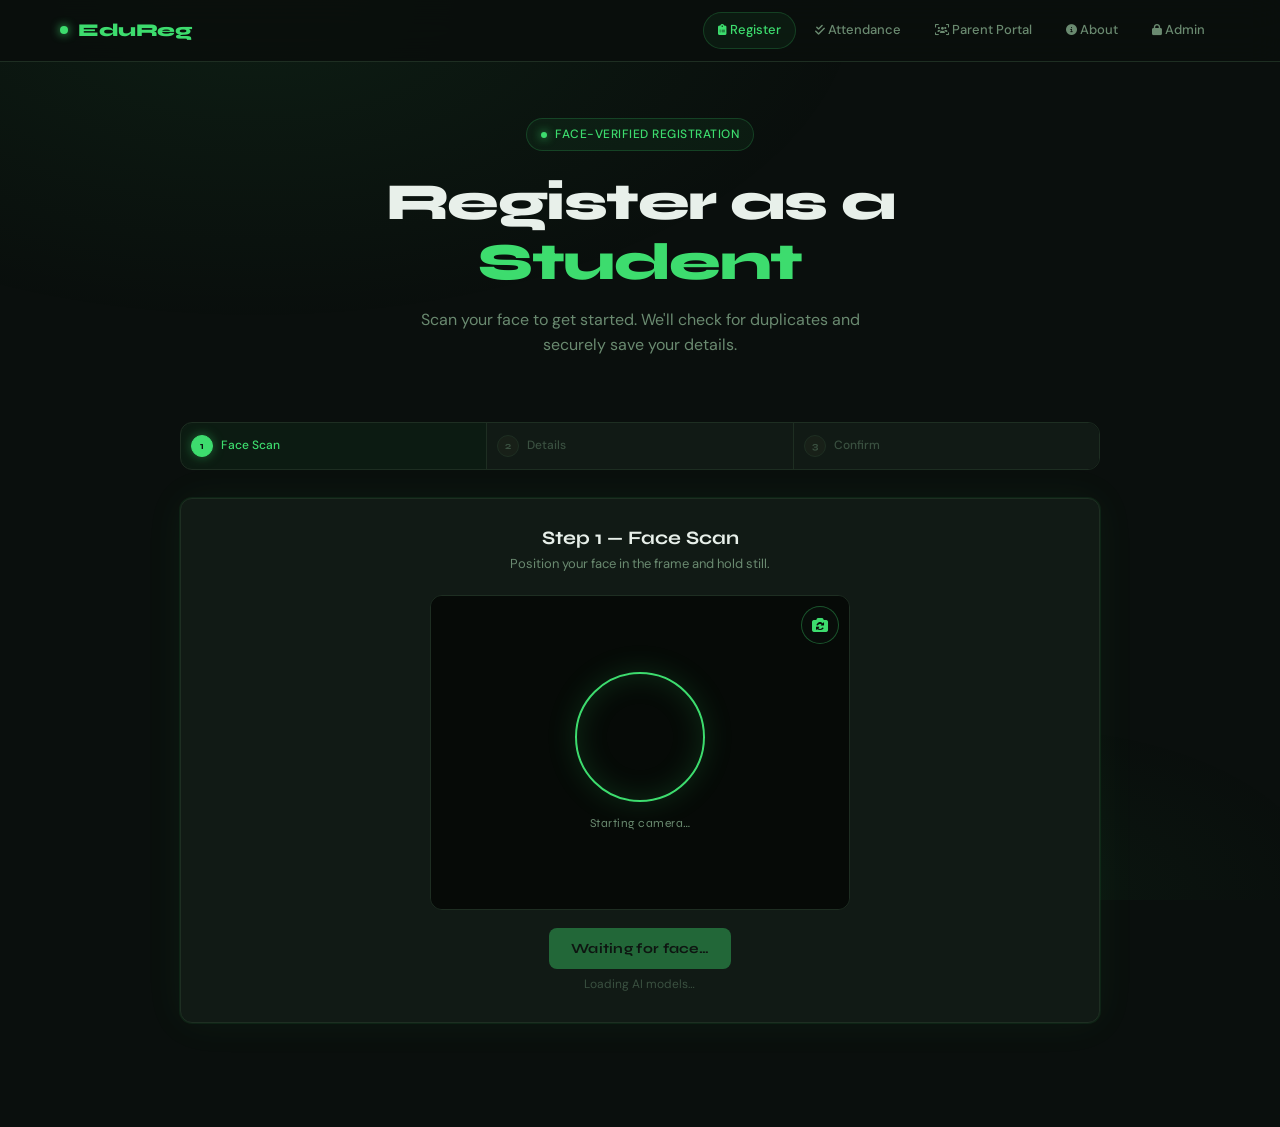
==== commit 500a22ac: "Add files via upload" ====
--- a/index.html
+++ b/index.html
@@ -19,6 +19,7 @@
     <div class="nav-links">
       <a href="index.html" class="nav-link active"><i class="fa-solid fa-clipboard-list fa-sm"></i> Register</a>
       <a href="attendance.html" class="nav-link"><i class="fa-solid fa-check-double fa-sm"></i> Attendance</a>
+      <a href="parent.html" class="nav-link"><i class="fa-solid fa-users-viewfinder fa-sm"></i> Parent Portal</a>
       <a href="about.html" class="nav-link"><i class="fa-solid fa-circle-info fa-sm"></i> About</a>
       <a href="admin.html" class="nav-link"><i class="fa-solid fa-lock fa-sm"></i> Admin</a>
     </div>
@@ -30,6 +31,7 @@
 <div class="nav-drawer" id="navDrawer">
   <a href="index.html" class="nav-link active"><i class="fa-solid fa-clipboard-list"></i> Register</a>
   <a href="attendance.html" class="nav-link"><i class="fa-solid fa-check-double"></i> Attendance</a>
+  <a href="parent.html" class="nav-link"><i class="fa-solid fa-users-viewfinder"></i> Parent Portal</a>
   <a href="about.html" class="nav-link"><i class="fa-solid fa-circle-info"></i> About</a>
   <a href="admin.html" class="nav-link"><i class="fa-solid fa-lock"></i> Admin Panel</a>
 </div>
@@ -131,7 +133,7 @@
     </div>
     <hr class="divider"/>
     <div style="display:flex;gap:10px;justify-content:flex-end;flex-wrap:wrap;">
-      <button class="btn btn-outline" onclick="window.goToForm()">← Edit</button>
+      <button class="btn btn-outline" onclick="goToForm()">← Edit</button>
       <button class="btn btn-primary" id="submitBtn" onclick="submitRegistration()">
         <span id="submitBtnText">Submit Registration</span>
       </button>
@@ -154,11 +156,9 @@
     <div class="pwa-modal-icon"><i class="fa-solid fa-graduation-cap"></i></div>
     <h2 class="pwa-modal-title">Install EduReg</h2>
     <p class="pwa-modal-desc">Add EduReg to your home screen for faster access — works like a native app, no app store needed.</p>
-    <!-- Android / Desktop Chrome -->
     <div id="pwaInstallBtn" style="display:none;">
       <button class="btn btn-primary btn-full" onclick="triggerInstall()"><i class="fa-solid fa-download"></i> Install App</button>
     </div>
-    <!-- iOS instructions -->
     <div id="pwaIOSInstructions" style="display:none;">
       <div class="pwa-steps-list">
         <div class="pwa-step-row"><span class="pwa-step-num">1</span><span>Tap the <strong>Share</strong> button <i class="fa-solid fa-arrow-up-from-bracket" style="color:var(--accent)"></i> at the bottom of Safari</span></div>
@@ -166,7 +166,6 @@
         <div class="pwa-step-row"><span class="pwa-step-num">3</span><span>Tap <strong>"Add"</strong> — EduReg will appear on your home screen</span></div>
       </div>
     </div>
-    <!-- Generic fallback -->
     <div id="pwaGenericInstructions" style="display:none;">
       <div class="pwa-steps-list">
         <div class="pwa-step-row"><span class="pwa-step-num">1</span><span>Open this page in <strong>Chrome</strong> or <strong>Edge</strong></span></div>
@@ -178,13 +177,11 @@
   </div>
 </div>
 
-<!-- PWA FLOATING INSTALL BUTTON -->
 <button class="pwa-fab" id="pwaFab" onclick="openPWAModal()" title="Install App" style="display:none;">
   <i class="fa-solid fa-download"></i>
   <span>Install</span>
 </button>
 
-<!-- LIGHTBOX -->
 <div id="lightboxBackdrop" class="lightbox-backdrop" onclick="closeLightbox()">
   <button class="lightbox-close" onclick="closeLightbox()"><i class="fa-solid fa-xmark"></i></button>
   <img id="lightboxImg" class="lightbox-img" src="" alt=""/>
@@ -195,46 +192,50 @@
 <script type="module">
 import { initializeApp } from "https://www.gstatic.com/firebasejs/10.12.0/firebase-app.js";
 import { getFirestore, collection, addDoc, getDocs, serverTimestamp } from "https://www.gstatic.com/firebasejs/10.12.0/firebase-firestore.js";
+import { checkWebAuthnSupport, registerBiometric, getCurrentBiometricCredential } from './biometric.js';
 
 const firebaseConfig = {
-  apiKey:            "AIzaSyCV14myKfUZm0JEym8dB6879ywbGrCO0sE",
-  authDomain:        "edureg-web.firebaseapp.com",
-  projectId:         "edureg-web",
-  storageBucket:     "edureg-web.firebasestorage.app",
+  apiKey: "AIzaSyCV14myKfUZm0JEym8dB6879ywbGrCO0sE",
+  authDomain: "edureg-web.firebaseapp.com",
+  projectId: "edureg-web",
+  storageBucket: "edureg-web.firebasestorage.app",
   messagingSenderId: "868892427867",
-  appId:             "1:868892427867:web:619d6a6591f003d0e6217e"
+  appId: "1:868892427867:web:619d6a6591f003d0e6217e"
 };
 
-
 const app = initializeApp(firebaseConfig);
-const db  = getFirestore(app);
+const db = getFirestore(app);
 window._db = db; window._col = collection; window._add = addDoc;
 window._getDocs = getDocs; window._ts = serverTimestamp; window._fbReady = true;
-</script>
-
-<script src="https://cdn.jsdelivr.net/npm/face-api.js@0.22.2/dist/face-api.min.js"></script>
-<script src="https://cdn.jsdelivr.net/npm/qrcode@1.5.3/build/qrcode.min.js"></script>
-
-<script>
-// ── PWA ─────────────────────────────────────────
+
+let stream = null, capturedDescriptor = null, capturedPhotoDataUrl = null;
+let detectionInterval = null, faceDetected = false, modelsLoaded = false, storedDescriptors = [];
+let currentFacingMode = 'user';
+let webAuthnCredentialGlobal = null;
+const MODEL_URL = 'https://cdn.jsdelivr.net/npm/@vladmandic/face-api@1.7.14/model/';
+
+const video = document.getElementById('video');
+const overlay = document.getElementById('overlay');
+const captureBtn = document.getElementById('captureBtn');
+const captureTxt = document.getElementById('captureBtnText');
+const captureHint = document.getElementById('captureHint');
+const cameraOverlay = document.getElementById('cameraOverlay');
+const faceBar = document.getElementById('faceBar');
+const cameraStatus = document.getElementById('cameraStatus');
+const photoPreview = document.getElementById('photoPreview');
+
+// PWA Functions
 let deferredPrompt = null;
 let isInstalled = false;
 
-// Register service worker
 if ('serviceWorker' in navigator) {
   window.addEventListener('load', () => {
-    navigator.serviceWorker.register('sw.js')
-      .then(reg => console.log('SW registered:', reg.scope))
-      .catch(e => console.warn('SW failed:', e));
+    navigator.serviceWorker.register('sw.js').catch(e => console.warn('SW failed:', e));
   });
 }
 
-// Check if already installed
-if (window.matchMedia('(display-mode: standalone)').matches || window.navigator.standalone === true) {
-  isInstalled = true;
-}
-
-// Catch Chrome/Android/Desktop install prompt
+if (window.matchMedia('(display-mode: standalone)').matches || window.navigator.standalone === true) isInstalled = true;
+
 window.addEventListener('beforeinstallprompt', e => {
   e.preventDefault();
   deferredPrompt = e;
@@ -244,106 +245,43 @@
   }
 });
 
-// Hide fab when installed
-window.addEventListener('appinstalled', () => {
-  isInstalled = true;
-  hidePWAFab();
-  closePWAModal();
-  toast('EduReg installed successfully!', 'success');
-});
-
-function showPWAFab() {
-  if (isInstalled) return;
-  document.getElementById('pwaFab').style.display = 'flex';
-}
-function hidePWAFab() {
-  document.getElementById('pwaFab').style.display = 'none';
-}
-
+window.addEventListener('appinstalled', () => { isInstalled = true; hidePWAFab(); closePWAModal(); toast('EduReg installed successfully!', 'success'); });
+
+function showPWAFab() { if (!isInstalled) document.getElementById('pwaFab').style.display = 'flex'; }
+function hidePWAFab() { document.getElementById('pwaFab').style.display = 'none'; }
 function openPWAModal() {
   if (isInstalled) return;
   const backdrop = document.getElementById('pwaModalBackdrop');
   backdrop.classList.add('show');
   document.body.style.overflow = 'hidden';
-
-  // Show the right instructions based on platform
   const isIOS = /iPad|iPhone|iPod/.test(navigator.userAgent) && !window.MSStream;
   const isSafari = /^((?!chrome|android).)*safari/i.test(navigator.userAgent);
-
   document.getElementById('pwaInstallBtn').style.display = 'none';
   document.getElementById('pwaIOSInstructions').style.display = 'none';
   document.getElementById('pwaGenericInstructions').style.display = 'none';
-
-  if (deferredPrompt) {
-    document.getElementById('pwaInstallBtn').style.display = 'block';
-  } else if (isIOS && isSafari) {
-    document.getElementById('pwaIOSInstructions').style.display = 'block';
-  } else {
-    document.getElementById('pwaGenericInstructions').style.display = 'block';
-  }
-}
-
-function closePWAModal() {
-  document.getElementById('pwaModalBackdrop').classList.remove('show');
-  document.body.style.overflow = '';
-  sessionStorage.setItem('pwa_dismissed', '1');
-  showPWAFab();
-}
-
-async function triggerInstall() {
-  if (!deferredPrompt) return;
-  deferredPrompt.prompt();
-  const result = await deferredPrompt.userChoice;
-  deferredPrompt = null;
-  closePWAModal();
-  if (result.outcome === 'accepted') {
-    hidePWAFab();
-    toast('Installing EduReg…', 'success');
-  }
-}
-
-window.openPWAModal = openPWAModal;
-window.closePWAModal = closePWAModal;
-window.triggerInstall = triggerInstall;
-
-// Show fab on load if not installed and not dismissed
-window.addEventListener('load', () => {
-  if (!isInstalled) {
-    // Show fab after 2s always (user can manually install)
-    setTimeout(() => {
-      if (!sessionStorage.getItem('pwa_dismissed')) showPWAFab();
-    }, 2000);
-  }
-});
-
-// ── NAV ─────────────────────────────────────────
-function toggleMenu() {
-  const btn = document.getElementById('burgerBtn');
-  const drawer = document.getElementById('navDrawer');
-  btn.classList.toggle('open'); drawer.classList.toggle('open');
-}
+  if (deferredPrompt) document.getElementById('pwaInstallBtn').style.display = 'block';
+  else if (isIOS && isSafari) document.getElementById('pwaIOSInstructions').style.display = 'block';
+  else document.getElementById('pwaGenericInstructions').style.display = 'block';
+}
+function closePWAModal() { document.getElementById('pwaModalBackdrop').classList.remove('show'); document.body.style.overflow = ''; sessionStorage.setItem('pwa_dismissed', '1'); showPWAFab(); }
+async function triggerInstall() { if (!deferredPrompt) return; deferredPrompt.prompt(); const result = await deferredPrompt.userChoice; deferredPrompt = null; closePWAModal(); if (result.outcome === 'accepted') { hidePWAFab(); toast('Installing EduReg…', 'success'); } }
+window.openPWAModal = openPWAModal; window.closePWAModal = closePWAModal; window.triggerInstall = triggerInstall;
+
+window.addEventListener('load', () => { if (!isInstalled) { setTimeout(() => { if (!sessionStorage.getItem('pwa_dismissed')) showPWAFab(); }, 2000); } });
+
+// Navigation
+function toggleMenu() { const btn = document.getElementById('burgerBtn'), drawer = document.getElementById('navDrawer'); btn.classList.toggle('open'); drawer.classList.toggle('open'); }
 window.toggleMenu = toggleMenu;
 document.getElementById('navDrawer').querySelectorAll('.nav-link').forEach(l => l.addEventListener('click', () => { document.getElementById('burgerBtn').classList.remove('open'); document.getElementById('navDrawer').classList.remove('open'); }));
 
-// ── LIGHTBOX ─────────────────────────────────────
-function openLightbox(src) { if(!src) return; document.getElementById('lightboxImg').src=src; document.getElementById('lightboxBackdrop').classList.add('show'); document.body.style.overflow='hidden'; }
-function closeLightbox() { document.getElementById('lightboxBackdrop').classList.remove('show'); document.body.style.overflow=''; }
-window.openLightbox=openLightbox; window.closeLightbox=closeLightbox;
-document.addEventListener('keydown', e => { if(e.key==='Escape') closeLightbox(); });
-
-// ── STATE ────────────────────────────────────────
-let stream=null, capturedDescriptor=null, capturedPhotoDataUrl=null;
-let detectionInterval=null, faceDetected=false, modelsLoaded=false, storedDescriptors=[];
-let currentFacingMode = 'user';
-const MODEL_URL = 'https://cdn.jsdelivr.net/npm/@vladmandic/face-api@1.7.14/model/';
-
-const video=document.getElementById('video'), overlay=document.getElementById('overlay');
-const captureBtn=document.getElementById('captureBtn'), captureTxt=document.getElementById('captureBtnText');
-const captureHint=document.getElementById('captureHint'), cameraOverlay=document.getElementById('cameraOverlay');
-const faceBar=document.getElementById('faceBar'), cameraStatus=document.getElementById('cameraStatus');
-const photoPreview=document.getElementById('photoPreview');
-
-window.addEventListener('load', async () => { await loadModels(); await startCamera(); await loadStoredDescriptors(); });
+// Lightbox
+function openLightbox(src) { if (!src) return; document.getElementById('lightboxImg').src = src; document.getElementById('lightboxBackdrop').classList.add('show'); document.body.style.overflow = 'hidden'; }
+function closeLightbox() { document.getElementById('lightboxBackdrop').classList.remove('show'); document.body.style.overflow = ''; }
+window.openLightbox = openLightbox; window.closeLightbox = closeLightbox;
+document.addEventListener('keydown', e => { if (e.key === 'Escape') closeLightbox(); });
+
+// Face detection functions
+window.addEventListener('load', async () => { await loadModels(); await startCamera(); await loadStoredDescriptors(); checkWebAuthnSupport(); });
 
 async function loadModels() {
   cameraStatus.textContent = 'Loading AI models…';
@@ -353,25 +291,21 @@
       faceapi.nets.faceLandmark68Net.loadFromUri(MODEL_URL),
       faceapi.nets.faceRecognitionNet.loadFromUri(MODEL_URL)
     ]);
-    modelsLoaded=true; captureHint.textContent='Ready. Position your face.'; cameraStatus.textContent='Position your face in the circle';
-  } catch(e) { captureHint.textContent='Model load failed. Check internet.'; }
+    modelsLoaded = true; captureHint.textContent = 'Ready. Position your face.'; cameraStatus.textContent = 'Position your face in the circle';
+  } catch (e) { captureHint.textContent = 'Model load failed. Check internet.'; }
 }
 
 async function startCamera(facingMode) {
   facingMode = facingMode || currentFacingMode;
-  if(stream) { stream.getTracks().forEach(t=>t.stop()); clearInterval(detectionInterval); }
+  if (stream) { stream.getTracks().forEach(t => t.stop()); clearInterval(detectionInterval); }
   try {
-    stream = await navigator.mediaDevices.getUserMedia({
-      video: { facingMode, width: { ideal: 640 }, height: { ideal: 480 } }
-    });
+    stream = await navigator.mediaDevices.getUserMedia({ video: { facingMode, width: { ideal: 640 }, height: { ideal: 480 } } });
     video.srcObject = stream;
-    video.addEventListener('loadedmetadata', () => {
-      video.play().then(() => startDetectionLoop()).catch(()=>{});
-    }, { once: true });
-  } catch(e) { cameraStatus.textContent='Camera denied. Please allow access.'; }
-}
-
-window.switchCamera = async function() {
+    video.addEventListener('loadedmetadata', () => { video.play().then(() => startDetectionLoop()).catch(() => {}); }, { once: true });
+  } catch (e) { cameraStatus.textContent = 'Camera denied. Please allow access.'; }
+}
+
+window.switchCamera = async function () {
   currentFacingMode = currentFacingMode === 'user' ? 'environment' : 'user';
   faceDetected = false; faceBar.classList.remove('show');
   captureBtn.disabled = true; captureTxt.textContent = 'Switching…';
@@ -379,109 +313,173 @@
 };
 
 async function loadStoredDescriptors() {
-  const wait=()=>new Promise(r=>{ if(window._fbReady)return r(); const iv=setInterval(()=>{ if(window._fbReady){clearInterval(iv);r();}},300); });
+  const wait = () => new Promise(r => { if (window._fbReady) return r(); const iv = setInterval(() => { if (window._fbReady) { clearInterval(iv); r(); } }, 300); });
   await wait();
   try {
-    const snap=await window._getDocs(window._col(window._db,'students'));
-    storedDescriptors=[];
-    snap.forEach(d=>{ const data=d.data(); if(data.descriptor) storedDescriptors.push({id:d.id,name:data.fullName,studentId:data.studentId,descriptor:new Float32Array(Object.values(data.descriptor))}); });
-  } catch(e) { console.warn('Could not load descriptors',e); }
+    const snap = await window._getDocs(window._col(window._db, 'students'));
+    storedDescriptors = [];
+    snap.forEach(d => { const data = d.data(); if (data.descriptor) storedDescriptors.push({ id: d.id, name: data.fullName, studentId: data.studentId, descriptor: new Float32Array(Object.values(data.descriptor)) }); });
+  } catch (e) { console.warn('Could not load descriptors', e); }
 }
 
 function startDetectionLoop() {
-  if(!modelsLoaded){setTimeout(startDetectionLoop,500);return;}
-  overlay.width=video.videoWidth; overlay.height=video.videoHeight;
-  if(detectionInterval) clearInterval(detectionInterval);
-  detectionInterval=setInterval(async()=>{
-    if(!modelsLoaded||video.paused||video.ended||video.videoWidth===0)return;
-    const det=await faceapi.detectSingleFace(video,new faceapi.TinyFaceDetectorOptions({inputSize:224,scoreThreshold:0.5})).withFaceLandmarks().withFaceDescriptor();
-    const ctx=overlay.getContext('2d'); ctx.clearRect(0,0,overlay.width,overlay.height);
-    if(det){
-      faceDetected=true; cameraOverlay.classList.add('hidden'); faceBar.classList.add('show');
-      captureBtn.disabled=false; captureTxt.textContent='Capture Photo'; captureHint.textContent='Face clear — click to capture.';
-      const b=det.detection.box; ctx.strokeStyle='#3ddc6e'; ctx.lineWidth=2; ctx.strokeRect(b.x,b.y,b.width,b.height);
-      const cs=12; ctx.fillStyle='#3ddc6e';
-      [[b.x,b.y],[b.x+b.width-cs,b.y],[b.x,b.y+b.height-cs],[b.x+b.width-cs,b.y+b.height-cs]].forEach(([x,y])=>{ctx.fillRect(x,y,cs,2);ctx.fillRect(x,y,2,cs);});
+  if (!modelsLoaded) { setTimeout(startDetectionLoop, 500); return; }
+  overlay.width = video.videoWidth; overlay.height = video.videoHeight;
+  if (detectionInterval) clearInterval(detectionInterval);
+  detectionInterval = setInterval(async () => {
+    if (!modelsLoaded || video.paused || video.ended || video.videoWidth === 0) return;
+    const det = await faceapi.detectSingleFace(video, new faceapi.TinyFaceDetectorOptions({ inputSize: 224, scoreThreshold: 0.5 })).withFaceLandmarks().withFaceDescriptor();
+    const ctx = overlay.getContext('2d'); ctx.clearRect(0, 0, overlay.width, overlay.height);
+    if (det) {
+      faceDetected = true; cameraOverlay.classList.add('hidden'); faceBar.classList.add('show');
+      captureBtn.disabled = false; captureTxt.textContent = 'Capture Photo'; captureHint.textContent = 'Face clear — click to capture.';
+      const b = det.detection.box; ctx.strokeStyle = '#3ddc6e'; ctx.lineWidth = 2; ctx.strokeRect(b.x, b.y, b.width, b.height);
+      const cs = 12; ctx.fillStyle = '#3ddc6e';
+      [[b.x, b.y], [b.x + b.width - cs, b.y], [b.x, b.y + b.height - cs], [b.x + b.width - cs, b.y + b.height - cs]].forEach(([x, y]) => { ctx.fillRect(x, y, cs, 2); ctx.fillRect(x, y, 2, cs); });
     } else {
-      faceDetected=false; faceBar.classList.remove('show'); captureBtn.disabled=true;
-      captureTxt.textContent='No face detected'; captureHint.textContent='Center your face in the camera.';
+      faceDetected = false; faceBar.classList.remove('show'); captureBtn.disabled = true;
+      captureTxt.textContent = 'No face detected'; captureHint.textContent = 'Center your face in the camera.';
     }
-  },150);
-}
-
-captureBtn.addEventListener('click', async()=>{
-  if(!faceDetected)return;
-  captureBtn.disabled=true; captureTxt.textContent='Analyzing…';
-  const det=await faceapi.detectSingleFace(video,new faceapi.TinyFaceDetectorOptions({inputSize:224})).withFaceLandmarks().withFaceDescriptor();
-  if(!det){toast('No face found. Try again.','error'); captureBtn.disabled=false; captureTxt.textContent='Capture Photo'; return;}
-  capturedDescriptor=det.descriptor;
-  const dup=checkDuplicate(capturedDescriptor);
-  if(dup){
-    document.getElementById('duplicateMsg').textContent=`"${dup.name}" (${dup.studentId}) is already registered with this face.`;
+  }, 150);
+}
+
+captureBtn.addEventListener('click', async () => {
+  if (!faceDetected) return;
+  captureBtn.disabled = true; captureTxt.textContent = 'Analyzing…';
+  const det = await faceapi.detectSingleFace(video, new faceapi.TinyFaceDetectorOptions({ inputSize: 224 })).withFaceLandmarks().withFaceDescriptor();
+  if (!det) { toast('No face found. Try again.', 'error'); captureBtn.disabled = false; captureTxt.textContent = 'Capture Photo'; return; }
+  capturedDescriptor = det.descriptor;
+  const dup = checkDuplicate(capturedDescriptor);
+  if (dup) {
+    document.getElementById('duplicateMsg').textContent = `"${dup.name}" (${dup.studentId}) is already registered with this face.`;
     document.getElementById('duplicateAlert').classList.add('show');
-    captureBtn.disabled=false; captureTxt.textContent='Capture Photo'; return;
+    captureBtn.disabled = false; captureTxt.textContent = 'Capture Photo'; return;
   }
   document.getElementById('duplicateAlert').classList.remove('show');
-  const canvas=document.createElement('canvas'); canvas.width=video.videoWidth; canvas.height=video.videoHeight;
-  canvas.getContext('2d').drawImage(video,0,0); capturedPhotoDataUrl=canvas.toDataURL('image/jpeg',0.85);
-  photoPreview.src=capturedPhotoDataUrl; photoPreview.classList.add('show');
-  clearInterval(detectionInterval); stream.getTracks().forEach(t=>t.stop());
-  toast('Face captured!','success'); goToForm();
+  const canvas = document.createElement('canvas'); canvas.width = video.videoWidth; canvas.height = video.videoHeight;
+  canvas.getContext('2d').drawImage(video, 0, 0); capturedPhotoDataUrl = canvas.toDataURL('image/jpeg', 0.85);
+  photoPreview.src = capturedPhotoDataUrl; photoPreview.classList.add('show');
+  clearInterval(detectionInterval); stream.getTracks().forEach(t => t.stop());
+  toast('Face captured!', 'success'); goToForm();
+  addBiometricButton();
 });
 
-function checkDuplicate(d){ const T=0.45; for(const s of storedDescriptors){ if(faceapi.euclideanDistance(d,s.descriptor)<T)return s; } return null; }
-
-function setStep(n){ [1,2,3].forEach(i=>{ const t=document.getElementById(`step-tab-${i}`); t.classList.remove('active','done'); if(i<n)t.classList.add('done'); else if(i===n)t.classList.add('active'); }); }
-
-function goToForm(){ document.getElementById('stepCamera').style.display='none'; document.getElementById('stepForm').style.display='block'; document.getElementById('stepConfirm').style.display='none'; setStep(2); }
-window.goToForm=goToForm;
-
-window.goBack=function(){ document.getElementById('stepCamera').style.display='block'; document.getElementById('stepForm').style.display='none'; capturedDescriptor=null; capturedPhotoDataUrl=null; photoPreview.classList.remove('show'); document.getElementById('duplicateAlert').classList.remove('show'); startCamera().then(()=>{}); setStep(1); };
-
-window.goToConfirm=function(){
-  const fields=['fullName','studentId','dob','email','phone','course','year']; const vals={};
-  for(const f of fields){ const el=document.getElementById(f); if(!el.value.trim()){toast('Fill in all fields.','error'); el.focus(); return;} vals[f]=el.value.trim(); }
-  document.getElementById('confirmPhoto').src=capturedPhotoDataUrl;
-  document.getElementById('confirmPhoto').style.cursor='zoom-in';
-  document.getElementById('confirmPhoto').onclick=()=>openLightbox(capturedPhotoDataUrl);
-  const labels={fullName:'Full Name',studentId:'Student ID',dob:'Date of Birth',email:'Email',phone:'Phone',course:'Course',year:'Year'};
-  document.getElementById('confirmDetails').innerHTML=Object.entries(vals).map(([k,v])=>`<div class="detail-item"><label>${labels[k]}</label><p>${v}</p></div>`).join('');
-  document.getElementById('stepForm').style.display='none'; document.getElementById('stepConfirm').style.display='block'; setStep(3);
+function checkDuplicate(d) { const T = 0.45; for (const s of storedDescriptors) { if (faceapi.euclideanDistance(d, s.descriptor) < T) return s; } return null; }
+
+function setStep(n) { [1, 2, 3].forEach(i => { const t = document.getElementById(`step-tab-${i}`); t.classList.remove('active', 'done'); if (i < n) t.classList.add('done'); else if (i === n) t.classList.add('active'); }); }
+
+function goToForm() { document.getElementById('stepCamera').style.display = 'none'; document.getElementById('stepForm').style.display = 'block'; document.getElementById('stepConfirm').style.display = 'none'; setStep(2); }
+window.goToForm = goToForm;
+
+window.goBack = function () { document.getElementById('stepCamera').style.display = 'block'; document.getElementById('stepForm').style.display = 'none'; capturedDescriptor = null; capturedPhotoDataUrl = null; photoPreview.classList.remove('show'); document.getElementById('duplicateAlert').classList.remove('show'); startCamera().then(() => {}); setStep(1); };
+
+window.goToConfirm = function () {
+  const fields = ['fullName', 'studentId', 'dob', 'email', 'phone', 'course', 'year']; const vals = {};
+  for (const f of fields) { const el = document.getElementById(f); if (!el.value.trim()) { toast('Fill in all fields.', 'error'); el.focus(); return; } vals[f] = el.value.trim(); }
+  document.getElementById('confirmPhoto').src = capturedPhotoDataUrl;
+  document.getElementById('confirmPhoto').style.cursor = 'zoom-in';
+  document.getElementById('confirmPhoto').onclick = () => openLightbox(capturedPhotoDataUrl);
+  const labels = { fullName: 'Full Name', studentId: 'Student ID', dob: 'Date of Birth', email: 'Email', phone: 'Phone', course: 'Course', year: 'Year' };
+  document.getElementById('confirmDetails').innerHTML = Object.entries(vals).map(([k, v]) => `<div class="detail-item"><label>${labels[k]}</label><p>${v}</p></div>`).join('');
+  document.getElementById('stepForm').style.display = 'none'; document.getElementById('stepConfirm').style.display = 'block'; setStep(3);
 };
 
-window.submitRegistration=async function(){
-  const btn=document.getElementById('submitBtn'), txt=document.getElementById('submitBtnText');
-  btn.disabled=true; txt.innerHTML='<span class="spinner"></span> Saving…';
+// Biometric Functions
+function addBiometricButton() {
+  const formContainer = document.getElementById('stepForm');
+  if (!formContainer) return;
+  if (document.getElementById('biometricSection')) return;
+  const biometricSection = document.createElement('div');
+  biometricSection.id = 'biometricSection';
+  biometricSection.className = 'card';
+  biometricSection.style.marginTop = '20px';
+  biometricSection.innerHTML = `
+    <h3 style="font-size:16px; margin-bottom:10px;">
+      <i class="fa-solid fa-fingerprint"></i> Biometric Authentication (Optional)
+    </h3>
+    <p style="color:var(--text-muted); font-size:13px; margin-bottom:15px;">
+      Register your fingerprint/face ID for faster future logins. This works on devices with biometric sensors.
+    </p>
+    <button type="button" class="btn btn-outline" id="registerBiometricBtn" onclick="registerBiometricForCurrent()">
+      <i class="fa-solid fa-fingerprint"></i> Register Biometric
+    </button>
+    <p id="biometricStatus" style="font-size:11px; color:var(--text-dim); margin-top:8px;"></p>
+  `;
+  formContainer.parentNode.insertBefore(biometricSection, formContainer.nextSibling);
+}
+
+window.registerBiometricForCurrent = async function () {
+  const studentId = document.getElementById('studentId').value.trim();
+  const fullName = document.getElementById('fullName').value.trim();
+  if (!studentId || !fullName) { toast('Please fill student details first', 'error'); return; }
+  const statusEl = document.getElementById('biometricStatus');
+  statusEl.textContent = '🔐 Please authenticate using your fingerprint/face...';
+  statusEl.style.color = 'var(--accent)';
+  const result = await registerBiometric(studentId, fullName);
+  if (result.success) {
+    statusEl.textContent = '✓ Biometric registered successfully!';
+    statusEl.style.color = 'var(--accent)';
+    webAuthnCredentialGlobal = result.credential;
+    toast('Biometric registered!', 'success');
+  } else {
+    statusEl.textContent = `✗ ${result.error || 'Biometric registration failed'}`;
+    statusEl.style.color = 'var(--danger)';
+    toast(result.error || 'Biometric registration failed', 'error');
+  }
+};
+
+window.submitRegistration = async function () {
+  const btn = document.getElementById('submitBtn'), txt = document.getElementById('submitBtnText');
+  btn.disabled = true; txt.innerHTML = '<span class="spinner"></span> Saving...';
   try {
-    if(!window._fbReady) throw new Error('Firebase not ready. Check config.');
-    let photoBase64='';
+    if (!window._fbReady) throw new Error('Firebase not ready');
+    let photoBase64 = '';
     try {
-      const thumb=document.createElement('canvas'); thumb.width=120; thumb.height=90;
-      await new Promise(r=>{ const img=new Image(); img.onload=()=>{ thumb.getContext('2d').drawImage(img,0,0,120,90); r(); }; img.src=capturedPhotoDataUrl; });
-      photoBase64=thumb.toDataURL('image/jpeg',0.6);
-    } catch(e){}
-    const descObj={}; capturedDescriptor.forEach((v,i)=>descObj[i]=v);
-    await window._add(window._col(window._db,'students'),{
-      fullName:document.getElementById('fullName').value.trim(),
-      studentId:document.getElementById('studentId').value.trim(),
-      dob:document.getElementById('dob').value,
-      email:document.getElementById('email').value.trim(),
-      phone:document.getElementById('phone').value.trim(),
-      course:document.getElementById('course').value,
-      year:document.getElementById('year').value,
-      photoURL:photoBase64, descriptor:descObj, registeredAt:window._ts()
+      const thumb = document.createElement('canvas'); thumb.width = 120; thumb.height = 90;
+      await new Promise(r => { const img = new Image(); img.onload = () => { thumb.getContext('2d').drawImage(img, 0, 0, 120, 90); r(); }; img.src = capturedPhotoDataUrl; });
+      photoBase64 = thumb.toDataURL('image/jpeg', 0.6);
+    } catch (e) { }
+    const descObj = {}; capturedDescriptor.forEach((v, i) => descObj[i] = v);
+    const parentAccessCode = Math.floor(100000 + Math.random() * 900000).toString();
+    const studentData = {
+      fullName: document.getElementById('fullName').value.trim(),
+      studentId: document.getElementById('studentId').value.trim(),
+      dob: document.getElementById('dob').value,
+      email: document.getElementById('email').value.trim(),
+      phone: document.getElementById('phone').value.trim(),
+      course: document.getElementById('course').value,
+      year: document.getElementById('year').value,
+      photoURL: photoBase64,
+      descriptor: descObj,
+      registeredAt: window._ts(),
+      parentAccessCode: parentAccessCode,
+      biometricId: webAuthnCredentialGlobal ? JSON.stringify(webAuthnCredentialGlobal.rawId) : null
+    };
+    await window._add(window._col(window._db, 'students'), studentData);
+    await window._add(window._col(window._db, 'notifications'), {
+      studentId: document.getElementById('studentId').value.trim(),
+      studentName: document.getElementById('fullName').value.trim(),
+      title: 'Parent Portal Access',
+      message: `Your parent access code is: ${parentAccessCode}. Share this with your parent/guardian.`,
+      type: 'info',
+      createdAt: window._ts(),
+      read: false
     });
-    document.getElementById('stepConfirm').style.display='none';
+    document.getElementById('stepConfirm').style.display = 'none';
     document.getElementById('stepSuccess').classList.add('show');
-    document.getElementById('stepsBar').style.display='none';
-    toast('Registered successfully!','success');
-  } catch(e){ toast('Error: '+e.message,'error'); btn.disabled=false; txt.textContent='Submit Registration'; }
+    document.getElementById('stepsBar').style.display = 'none';
+    const successMsg = document.querySelector('#stepSuccess p');
+    if (successMsg) {
+      successMsg.innerHTML = `Your details have been securely saved.<br><strong style="color:var(--accent);">📱 Parent Access Code: ${parentAccessCode}</strong><br>Share this code with your parent/guardian to access the Parent Portal.`;
+    }
+    toast('Registered successfully!', 'success');
+  } catch (e) { toast('Error: ' + e.message, 'error'); btn.disabled = false; txt.textContent = 'Submit Registration'; }
 };
 
-window.resetAll=()=>location.reload();
-
-function toast(msg,type='success'){ const icons={success:'✓',error:'✕',warn:'!'}; const t=document.createElement('div'); t.className=`toast ${type}`; t.innerHTML=`<span>${icons[type]||'i'}</span>${msg}`; document.getElementById('toastContainer').appendChild(t); setTimeout(()=>{t.style.opacity='0';setTimeout(()=>t.remove(),300);},3500); }
-window.toast=toast;
+window.resetAll = () => location.reload();
+function toast(msg, type = 'success') { const icons = { success: '✓', error: '✕', warn: '!' }; const t = document.createElement('div'); t.className = `toast ${type}`; t.innerHTML = `<span>${icons[type] || 'i'}</span>${msg}`; document.getElementById('toastContainer').appendChild(t); setTimeout(() => { t.style.opacity = '0'; setTimeout(() => t.remove(), 300); }, 3500); }
+window.toast = toast;
 </script>
+<script src="https://cdn.jsdelivr.net/npm/face-api.js@0.22.2/dist/face-api.min.js"></script>
 </body>
-</html>
+</html>
--- a/style.css
+++ b/style.css
@@ -26,98 +26,147 @@
 
 body {
   font-family: 'DM Sans', sans-serif;
-  background: var(--bg); color: var(--text);
-  min-height: 100vh; line-height: 1.6; font-size: 15px;
+  background: var(--bg);
+  color: var(--text);
+  min-height: 100vh;
+  line-height: 1.6;
+  font-size: 15px;
   -webkit-tap-highlight-color: transparent;
 }
 
 body::before {
-  content: ''; position: fixed; inset: 0;
-  background-image:
-    radial-gradient(ellipse 80% 60% at 20% 0%, rgba(61,220,110,0.07) 0%, transparent 60%),
-    radial-gradient(ellipse 50% 40% at 80% 100%, rgba(61,220,110,0.04) 0%, transparent 50%);
-  pointer-events: none; z-index: 0;
-}
-
-h1,h2,h3,h4 { font-family: 'Syne', sans-serif; line-height: 1.15; }
+  content: '';
+  position: fixed;
+  inset: 0;
+  background-image: radial-gradient(ellipse 80% 60% at 20% 0%, rgba(61,220,110,0.07) 0%, transparent 60%),
+                    radial-gradient(ellipse 50% 40% at 80% 100%, rgba(61,220,110,0.04) 0%, transparent 50%);
+  pointer-events: none;
+  z-index: 0;
+}
+
+h1, h2, h3, h4 { font-family: 'Syne', sans-serif; line-height: 1.15; }
 
 .container { max-width: 960px; margin: 0 auto; padding: 0 20px; position: relative; z-index: 1; }
 .container--wide { max-width: 1200px; margin: 0 auto; padding: 0 20px; position: relative; z-index: 1; }
 
-/* NAV */
 .nav {
-  position: sticky; top: 0; z-index: 100;
-  background: rgba(10,15,13,0.92); backdrop-filter: blur(16px);
-  border-bottom: 1px solid var(--border); height: var(--nav-h);
+  position: sticky;
+  top: 0;
+  z-index: 100;
+  background: rgba(10,15,13,0.92);
+  backdrop-filter: blur(16px);
+  border-bottom: 1px solid var(--border);
+  height: var(--nav-h);
 }
 .nav-inner {
-  display: flex; align-items: center; justify-content: space-between;
-  max-width: 1200px; margin: 0 auto; padding: 0 20px; height: 100%;
+  display: flex;
+  align-items: center;
+  justify-content: space-between;
+  max-width: 1200px;
+  margin: 0 auto;
+  padding: 0 20px;
+  height: 100%;
 }
 .nav-logo {
-  font-family: 'Syne', sans-serif; font-weight: 800; font-size: 18px;
-  color: var(--accent); letter-spacing: -0.5px; text-decoration: none;
-  display: flex; align-items: center; gap: 10px; flex-shrink: 0; z-index: 201;
+  font-family: 'Syne', sans-serif;
+  font-weight: 800;
+  font-size: 18px;
+  color: var(--accent);
+  letter-spacing: -0.5px;
+  text-decoration: none;
+  display: flex;
+  align-items: center;
+  gap: 10px;
+  flex-shrink: 0;
+  z-index: 201;
 }
 .nav-logo-dot {
-  width: 8px; height: 8px; border-radius: 50%; background: var(--accent);
-  box-shadow: 0 0 10px var(--accent); animation: pulse 2s ease-in-out infinite;
+  width: 8px;
+  height: 8px;
+  border-radius: 50%;
+  background: var(--accent);
+  box-shadow: 0 0 10px var(--accent);
+  animation: pulse 2s ease-in-out infinite;
 }
 .nav-links { display: flex; align-items: center; gap: 4px; }
 .nav-link {
-  color: var(--text-muted); text-decoration: none; font-size: 13px; font-weight: 500;
-  padding: 7px 14px; border-radius: 20px; border: 1px solid transparent;
-  transition: all 0.2s; white-space: nowrap;
+  color: var(--text-muted);
+  text-decoration: none;
+  font-size: 13px;
+  font-weight: 500;
+  padding: 7px 14px;
+  border-radius: 20px;
+  border: 1px solid transparent;
+  transition: all 0.2s;
+  white-space: nowrap;
 }
 .nav-link:hover { color: var(--accent); border-color: var(--border); }
 .nav-link.active { color: var(--accent); background: var(--accent-glow2); border-color: rgba(61,220,110,0.2); }
-
 .nav-burger {
-  display: none; background: none; border: none; cursor: pointer;
-  color: var(--text-muted); padding: 8px; flex-direction: column; gap: 5px; z-index: 201;
+  display: none;
+  background: none;
+  border: none;
+  cursor: pointer;
+  color: var(--text-muted);
+  padding: 8px;
+  flex-direction: column;
+  gap: 5px;
+  z-index: 201;
 }
 .nav-burger span { display: block; width: 22px; height: 2px; background: currentColor; border-radius: 2px; transition: all 0.3s; }
 .nav-burger.open span:nth-child(1) { transform: translateY(7px) rotate(45deg); }
 .nav-burger.open span:nth-child(2) { opacity: 0; transform: scaleX(0); }
 .nav-burger.open span:nth-child(3) { transform: translateY(-7px) rotate(-45deg); }
-
 .nav-drawer {
-  display: none; position: fixed; top: var(--nav-h); left: 0; right: 0; bottom: 0;
-  background: rgba(10,15,13,0.98); backdrop-filter: blur(20px); z-index: 99;
-  flex-direction: column; padding: 28px 20px; gap: 6px; overflow-y: auto;
-  transform: translateX(100%); transition: transform 0.3s ease;
+  display: none;
+  position: fixed;
+  top: var(--nav-h);
+  left: 0;
+  right: 0;
+  bottom: 0;
+  background: rgba(10,15,13,0.98);
+  backdrop-filter: blur(20px);
+  z-index: 99;
+  flex-direction: column;
+  padding: 28px 20px;
+  gap: 6px;
+  overflow-y: auto;
+  transform: translateX(100%);
+  transition: transform 0.3s ease;
 }
 .nav-drawer.open { transform: translateX(0); }
 .nav-drawer .nav-link { font-size: 17px; padding: 14px 18px; border-radius: var(--radius-sm); border: 1px solid var(--border); display: block; }
 .nav-drawer .nav-link:hover { background: var(--surface); }
-
 @media (max-width: 768px) {
   .nav-links { display: none; }
   .nav-burger { display: flex; }
   .nav-drawer { display: flex; }
 }
 
-/* PWA BANNER - removed, replaced by modal */
-
-/* HERO */
 .hero { padding: 56px 0 36px; text-align: center; }
 .hero-badge {
-  display: inline-flex; align-items: center; gap: 8px;
-  background: var(--accent-glow2); border: 1px solid rgba(61,220,110,0.2);
-  color: var(--accent); font-size: 12px; font-weight: 500;
-  padding: 6px 14px; border-radius: 20px; margin-bottom: 22px;
-  letter-spacing: 0.5px; text-transform: uppercase;
+  display: inline-flex;
+  align-items: center;
+  gap: 8px;
+  background: var(--accent-glow2);
+  border: 1px solid rgba(61,220,110,0.2);
+  color: var(--accent);
+  font-size: 12px;
+  font-weight: 500;
+  padding: 6px 14px;
+  border-radius: 20px;
+  margin-bottom: 22px;
+  letter-spacing: 0.5px;
+  text-transform: uppercase;
 }
 .hero h1 { font-size: clamp(26px, 6vw, 52px); font-weight: 800; letter-spacing: -1.5px; color: var(--text); margin-bottom: 14px; }
 .hero h1 span { color: var(--accent); }
 .hero p { font-size: 16px; color: var(--text-muted); max-width: 460px; margin: 0 auto 28px; }
 
-/* CARD */
 .card { background: var(--surface); border: 1px solid var(--border); border-radius: var(--radius); padding: 28px; }
 @media (max-width: 480px) { .card { padding: 18px 15px; } }
 .card--glow { box-shadow: 0 0 40px var(--accent-glow2), 0 0 0 1px rgba(61,220,110,0.08); }
 
-/* STEPS */
 .steps { display: flex; margin-bottom: 28px; border-radius: var(--radius); overflow: hidden; border: 1px solid var(--border); }
 .step { flex: 1; padding: 12px 10px; display: flex; align-items: center; gap: 8px; background: var(--surface); border-right: 1px solid var(--border); color: var(--text-dim); font-size: 12px; font-weight: 500; cursor: default; transition: all 0.3s; }
 .step:last-child { border-right: none; }
@@ -127,7 +176,6 @@
 .step.done .step-num { background: var(--accent-dim); color: var(--bg); border-color: var(--accent-dim); }
 @media (max-width: 480px) { .step-label { display: none; } .step { justify-content: center; } }
 
-/* CAMERA */
 .camera-wrap { position: relative; width: 100%; max-width: 420px; margin: 0 auto 18px; border-radius: var(--radius); overflow: hidden; border: 1px solid var(--border); background: #060a08; aspect-ratio: 4/3; }
 .camera-wrap video, .camera-wrap canvas { width: 100%; height: 100%; object-fit: cover; display: block; }
 .camera-wrap canvas { position: absolute; inset: 0; }
@@ -139,8 +187,28 @@
 .face-detected-bar { position: absolute; bottom: 0; left: 0; right: 0; padding: 10px 14px; background: linear-gradient(to top, rgba(6,10,8,0.9), transparent); font-size: 12px; font-weight: 500; color: var(--accent); font-family: 'Syne', sans-serif; letter-spacing: 0.5px; display: flex; align-items: center; gap: 8px; opacity: 0; transition: opacity 0.3s; }
 .face-detected-bar.show { opacity: 1; }
 .face-dot { width: 6px; height: 6px; border-radius: 50%; background: var(--accent); animation: pulse 1s ease-in-out infinite; }
-
-/* ALERTS */
+.cam-switch-btn {
+  position: absolute;
+  top: 10px;
+  right: 10px;
+  width: 38px;
+  height: 38px;
+  border-radius: 50%;
+  background: rgba(10,15,13,0.75);
+  border: 1px solid rgba(61,220,110,0.35);
+  color: var(--accent);
+  font-size: 16px;
+  display: flex;
+  align-items: center;
+  justify-content: center;
+  cursor: pointer;
+  z-index: 10;
+  backdrop-filter: blur(8px);
+  transition: background 0.2s, transform 0.2s;
+}
+.cam-switch-btn:hover { background: rgba(61,220,110,0.15); transform: rotate(30deg); }
+.cam-switch-btn:active { transform: rotate(180deg) scale(0.9); }
+
 .alert { border-radius: var(--radius-sm); padding: 13px 16px; margin-bottom: 16px; display: none; align-items: flex-start; gap: 10px; font-size: 14px; }
 .alert.show { display: flex; }
 .alert-danger { background: rgba(240,90,90,0.08); border: 1px solid rgba(240,90,90,0.3); }
@@ -153,20 +221,16 @@
 .alert-success h4 { color: var(--accent); }
 .alert p { color: var(--text-muted); font-size: 13px; }
 
-/* FORM */
 .form-grid { display: grid; grid-template-columns: 1fr 1fr; gap: 14px; }
 @media (max-width: 580px) { .form-grid { grid-template-columns: 1fr; } }
 .field { display: flex; flex-direction: column; gap: 6px; }
 .field.full { grid-column: 1/-1; }
 label { font-size: 11px; font-weight: 500; color: var(--text-muted); letter-spacing: 0.5px; text-transform: uppercase; }
-input, select, textarea { background: var(--surface2); border: 1px solid var(--border); border-radius: var(--radius-sm); color: var(--text); font-family: 'DM Sans', sans-serif; font-size: 15px; padding: 12px 14px; outline: none; transition: border-color 0.2s, box-shadow 0.2s; width: 100%; -webkit-appearance: none; appearance: none; }
+input, select, textarea { background: var(--surface2); border: 1px solid var(--border); border-radius: var(--radius-sm); color: var(--text); font-family: 'DM Sans', sans-serif; font-size: 15px; padding: 12px 14px; outline: none; transition: border-color 0.2s, box-shadow 0.2s; width: 100%; }
 input:focus, select:focus, textarea:focus { border-color: var(--accent); box-shadow: 0 0 0 3px var(--accent-glow); }
 input::placeholder, textarea::placeholder { color: var(--text-dim); }
-select option { background: var(--surface2); }
-textarea { resize: vertical; min-height: 90px; line-height: 1.5; }
-
-/* BUTTONS */
-.btn { display: inline-flex; align-items: center; justify-content: center; gap: 8px; font-family: 'Syne', sans-serif; font-size: 14px; font-weight: 700; padding: 12px 22px; border-radius: var(--radius-sm); border: none; cursor: pointer; transition: all 0.2s; letter-spacing: 0.3px; text-decoration: none; white-space: nowrap; -webkit-tap-highlight-color: transparent; }
+
+.btn { display: inline-flex; align-items: center; justify-content: center; gap: 8px; font-family: 'Syne', sans-serif; font-size: 14px; font-weight: 700; padding: 12px 22px; border-radius: var(--radius-sm); border: none; cursor: pointer; transition: all 0.2s; letter-spacing: 0.3px; text-decoration: none; white-space: nowrap; }
 .btn-primary { background: var(--accent); color: var(--bg); box-shadow: 0 4px 20px rgba(61,220,110,0.3); }
 .btn-primary:hover { background: #4fff85; box-shadow: 0 4px 28px rgba(61,220,110,0.5); transform: translateY(-1px); }
 .btn-primary:active { transform: translateY(0); }
@@ -175,11 +239,9 @@
 .btn-outline:hover { border-color: var(--accent); color: var(--accent); }
 .btn-danger { background: var(--danger); color: #fff; }
 .btn-danger:hover { background: #e04040; transform: translateY(-1px); }
-.btn-warn { background: var(--warn); color: #1a1000; }
 .btn-sm { padding: 7px 13px; font-size: 12px; }
 .btn-full { width: 100%; }
 
-/* PHOTO PREVIEW + SUCCESS */
 .photo-preview { width: 68px; height: 68px; border-radius: 50%; border: 2px solid var(--accent); object-fit: cover; box-shadow: 0 0 16px var(--accent-glow); display: none; }
 .photo-preview.show { display: block; }
 .success-screen { text-align: center; padding: 40px 16px; display: none; }
@@ -188,13 +250,11 @@
 .success-screen h2 { font-size: 24px; font-weight: 800; margin-bottom: 8px; }
 .success-screen p { color: var(--text-muted); margin-bottom: 24px; font-size: 14px; }
 
-/* ADMIN LOGIN */
 .login-wrap { min-height: 100vh; display: flex; align-items: center; justify-content: center; padding: 20px; }
 .login-card { width: 100%; max-width: 400px; }
 .login-card h1 { font-size: 26px; font-weight: 800; margin-bottom: 6px; }
 .login-card p { color: var(--text-muted); font-size: 14px; margin-bottom: 26px; }
 
-/* ADMIN */
 .admin-header { display: flex; align-items: flex-start; justify-content: space-between; padding: 24px 0 18px; gap: 12px; flex-wrap: wrap; }
 .admin-header h1 { font-size: clamp(20px,4vw,28px); font-weight: 800; letter-spacing: -0.5px; }
 .stats-row { display: grid; grid-template-columns: repeat(auto-fit, minmax(140px,1fr)); gap: 12px; margin-bottom: 22px; }
@@ -203,14 +263,13 @@
 .stat-value { font-family: 'Syne', sans-serif; font-size: 26px; font-weight: 800; color: var(--accent); line-height: 1.1; word-break: break-word; overflow-wrap: anywhere; }
 .stat-sub { font-size: 11px; color: var(--text-dim); margin-top: 3px; }
 
-/* TABS */
-.admin-tabs { display: flex; gap: 2px; margin-bottom: 22px; border-bottom: 1px solid var(--border); overflow-x: auto; -webkit-overflow-scrolling: touch; scrollbar-width: none; }
+.admin-tabs { display: flex; gap: 2px; margin-bottom: 22px; border-bottom: 1px solid var(--border); overflow-x: auto; }
 .admin-tabs::-webkit-scrollbar { display: none; }
 .tab-btn { padding: 10px 16px; background: none; border: none; cursor: pointer; color: var(--text-muted); font-family: 'Syne', sans-serif; font-size: 13px; font-weight: 700; border-bottom: 2px solid transparent; margin-bottom: -1px; white-space: nowrap; transition: all 0.2s; }
 .tab-btn:hover { color: var(--text); }
 .tab-btn.active { color: var(--accent); border-bottom-color: var(--accent); }
-.tab-panel { display: none; }
-.tab-panel.active { display: block; }
+.tab-panel, .dashboard-tab, .parent-tab { display: none; }
+.tab-panel.active, .dashboard-tab.active, .parent-tab.active { display: block; }
 
 .toolbar { display: flex; gap: 10px; margin-bottom: 14px; flex-wrap: wrap; }
 .search-wrap { position: relative; flex: 1; min-width: 150px; }
@@ -218,7 +277,6 @@
 .search-icon { position: absolute; left: 12px; top: 50%; transform: translateY(-50%); color: var(--text-dim); font-size: 14px; pointer-events: none; }
 @media (max-width: 600px) { .toolbar { flex-direction: column; } }
 
-/* TABLE — card layout on mobile */
 .table-wrap { background: var(--surface); border: 1px solid var(--border); border-radius: var(--radius); overflow: hidden; }
 table { width: 100%; border-collapse: collapse; }
 thead th { text-align: left; padding: 11px 14px; font-family: 'Syne', sans-serif; font-size: 10px; font-weight: 700; color: var(--text-muted); text-transform: uppercase; letter-spacing: 0.8px; background: var(--surface2); border-bottom: 1px solid var(--border); white-space: nowrap; }
@@ -227,16 +285,14 @@
 tbody tr:hover { background: var(--surface2); }
 tbody td { padding: 11px 14px; font-size: 13px; vertical-align: middle; }
 .td-name { display: flex; align-items: center; gap: 10px; }
-.td-avatar { width: 32px; height: 32px; border-radius: 50%; object-fit: cover; border: 1px solid var(--border); background: var(--surface2); flex-shrink: 0; }
+.td-avatar { width: 32px; height: 32px; border-radius: 50%; object-fit: cover; border: 1px solid var(--border); background: var(--surface2); flex-shrink: 0; display: flex; align-items: center; justify-content: center; }
 .td-name-text { font-weight: 500; font-size: 13px; }
 .td-id { font-family: monospace; font-size: 11px; color: var(--text-muted); }
-
 @media (max-width: 680px) {
-  .table-wrap { overflow: visible; background: transparent; border: none; box-shadow: none; }
+  .table-wrap { overflow: visible; background: transparent; border: none; }
   table, thead, tbody, tr, td, th { display: block; }
   thead { display: none; }
   tbody tr { background: var(--surface); border: 1px solid var(--border); border-radius: var(--radius-sm); margin-bottom: 10px; padding: 14px 15px; display: flex; flex-wrap: wrap; gap: 8px 12px; }
-  tbody tr:hover { background: var(--surface2); }
   tbody td { padding: 0; border: none; }
   td[data-label]::before { content: attr(data-label); display: block; font-size: 10px; color: var(--text-dim); text-transform: uppercase; letter-spacing: 0.4px; margin-bottom: 2px; }
   td.col-name { width: 100%; }
@@ -248,13 +304,14 @@
 }
 
 .badge { display: inline-flex; align-items: center; padding: 3px 10px; border-radius: 20px; font-size: 11px; font-weight: 600; background: var(--accent-glow2); color: var(--accent); border: 1px solid rgba(61,220,110,0.2); }
-.badge-danger { background: rgba(240,90,90,0.1); color: var(--danger); border-color: rgba(240,90,90,0.3); }
-.badge-warn { background: rgba(240,180,41,0.1); color: var(--warn); border-color: rgba(240,180,41,0.3); }
+.badge-success { background: rgba(61,220,110,0.2); color: var(--accent); }
+.badge-warn { background: rgba(240,180,41,0.2); color: var(--warn); }
+.badge-danger { background: rgba(240,90,90,0.2); color: var(--danger); }
+.badge-info { background: rgba(90,180,240,0.1); color: var(--info); border-color: rgba(90,180,240,0.3); }
 
 .empty-state { text-align: center; padding: 48px 20px; color: var(--text-muted); }
 .empty-state p { font-size: 14px; margin-top: 8px; }
 
-/* MODAL */
 .modal-backdrop { position: fixed; inset: 0; background: rgba(0,0,0,0.75); backdrop-filter: blur(4px); z-index: 200; display: flex; align-items: center; justify-content: center; padding: 14px; opacity: 0; pointer-events: none; transition: opacity 0.3s; }
 .modal-backdrop.show { opacity: 1; pointer-events: all; }
 .modal { background: var(--surface); border: 1px solid var(--border); border-radius: var(--radius); padding: 24px; max-width: 500px; width: 100%; max-height: 90vh; overflow-y: auto; transform: scale(0.95); transition: transform 0.3s; }
@@ -262,22 +319,19 @@
 .modal-header { display: flex; align-items: flex-start; justify-content: space-between; margin-bottom: 18px; gap: 10px; }
 .modal-header h3 { font-size: 18px; font-weight: 800; }
 .modal-close { background: none; border: none; color: var(--text-muted); cursor: pointer; font-size: 20px; padding: 4px; line-height: 1; flex-shrink: 0; }
-.modal-close:hover { color: var(--text); }
 .modal-photo { width: 70px; height: 70px; border-radius: 50%; object-fit: cover; border: 2px solid var(--accent); margin-bottom: 14px; }
 .detail-grid { display: grid; grid-template-columns: 1fr 1fr; gap: 14px; }
 @media (max-width: 400px) { .detail-grid { grid-template-columns: 1fr; } }
 .detail-item label { display: block; font-size: 10px; color: var(--text-muted); text-transform: uppercase; letter-spacing: 0.5px; margin-bottom: 2px; }
 .detail-item p { font-size: 14px; color: var(--text); }
 
-/* QR & SESSION */
 .qr-display { background: #fff; border-radius: var(--radius); padding: 18px; display: inline-block; }
 .qr-session-card { background: var(--surface2); border: 1px solid var(--border); border-radius: var(--radius); padding: 22px; text-align: center; margin-bottom: 16px; }
 .qr-session-card h3 { font-size: 17px; font-weight: 800; margin-bottom: 4px; }
-.session-timer { font-family: 'Syne', sans-serif; font-size: 32px; font-weight: 800; color: var(--accent); letter-spacing: 2px; margin: 14px 0; }
-.session-timer.warn { color: var(--warn); animation: timerPulse 1s ease-in-out infinite; }
-@keyframes timerPulse { 0%,100%{opacity:1} 50%{opacity:0.6} }
-
-/* ATTENDANCE RESULT */
+.session-timer { font-family: 'Syne', sans-serif; font-size: 32px; font-weight: 800; color: var(--accent); letter-spacing: 2px; margin: 14px 0; background: var(--surface); padding: 8px 20px; border-radius: 40px; display: inline-block; }
+.session-timer.warn { color: var(--warn); animation: timerPulse 1s ease-in-out infinite; background: rgba(240,180,41,0.1); }
+@keyframes timerPulse { 0%,100%{opacity:1} 50%{opacity:0.7} }
+
 .attendance-result { border-radius: var(--radius); padding: 22px; text-align: center; display: none; margin-top: 18px; }
 .attendance-result.show { display: block; }
 .attendance-result.success-res { background: rgba(61,220,110,0.08); border: 1px solid rgba(61,220,110,0.3); }
@@ -290,10 +344,9 @@
 .att-record-meta { font-size: 12px; color: var(--text-muted); }
 .att-record-time { margin-left: auto; font-size: 12px; color: var(--text-dim); font-family: monospace; flex-shrink: 0; }
 
-/* ABOUT */
 .about-hero { padding: 48px 0 32px; }
 .about-card { display: flex; gap: 28px; align-items: flex-start; flex-wrap: wrap; background: var(--surface); border: 1px solid var(--border); border-radius: var(--radius); padding: 28px; margin-bottom: 20px; }
-.about-avatar { width: 110px; height: 110px; border-radius: 50%; border: 3px solid var(--accent); object-fit: cover; box-shadow: 0 0 30px var(--accent-glow); flex-shrink: 0; background: var(--surface2); display: flex; align-items: center; justify-content: center; font-size: 44px; }
+.about-avatar { width: 110px; height: 110px; border-radius: 50%; border: 3px solid var(--accent); object-fit: cover; box-shadow: 0 0 30px var(--accent-glow); flex-shrink: 0; }
 .about-info { flex: 1; min-width: 180px; }
 .about-info h1 { font-size: clamp(20px,4vw,30px); font-weight: 800; letter-spacing: -0.5px; margin-bottom: 4px; }
 .about-role { color: var(--accent); font-size: 14px; font-weight: 500; margin-bottom: 3px; }
@@ -315,7 +368,6 @@
 .feature-item-text strong { display: block; font-size: 13px; font-weight: 600; margin-bottom: 1px; }
 .feature-item-text span { font-size: 12px; color: var(--text-muted); }
 
-/* MISC */
 .export-row { display: flex; gap: 8px; flex-wrap: wrap; }
 .toast-container { position: fixed; bottom: 76px; right: 14px; z-index: 999; display: flex; flex-direction: column; gap: 8px; }
 .toast { background: var(--surface); border: 1px solid var(--border); border-radius: var(--radius-sm); padding: 11px 16px; font-size: 13px; color: var(--text); box-shadow: 0 8px 32px rgba(0,0,0,0.4); min-width: 220px; max-width: 300px; display: flex; align-items: center; gap: 10px; animation: slideIn 0.3s ease; transition: opacity 0.3s; }
@@ -323,37 +375,13 @@
 .toast.error { border-left: 3px solid var(--danger); }
 .toast.warn { border-left: 3px solid var(--warn); }
 @keyframes slideIn { from{transform:translateX(110%);opacity:0} to{transform:translateX(0);opacity:1} }
+
 .spinner { width: 15px; height: 15px; border: 2px solid rgba(0,0,0,0.2); border-top-color: var(--bg); border-radius: 50%; animation: spin 0.7s linear infinite; flex-shrink: 0; }
 .spinner-light { border-color: rgba(255,255,255,0.2); border-top-color: #fff; }
 @keyframes spin { to{transform:rotate(360deg)} }
 @keyframes pulse { 0%,100%{opacity:1;transform:scale(1)} 50%{opacity:0.6;transform:scale(0.8)} }
 .divider { border: none; border-top: 1px solid var(--border); margin: 18px 0; }
 
-/* ── CAMERA SWITCH BUTTON ─────────────────────────── */
-.cam-switch-btn {
-  position: absolute;
-  top: 10px;
-  right: 10px;
-  width: 38px;
-  height: 38px;
-  border-radius: 50%;
-  background: rgba(10,15,13,0.75);
-  border: 1px solid rgba(61,220,110,0.35);
-  color: var(--accent);
-  font-size: 16px;
-  display: flex;
-  align-items: center;
-  justify-content: center;
-  cursor: pointer;
-  z-index: 10;
-  backdrop-filter: blur(8px);
-  transition: background 0.2s, transform 0.2s;
-  -webkit-tap-highlight-color: transparent;
-}
-.cam-switch-btn:hover { background: rgba(61,220,110,0.15); transform: rotate(30deg); }
-.cam-switch-btn:active { transform: rotate(180deg) scale(0.9); }
-
-/* ── LIGHTBOX ─────────────────────────────────────── */
 .lightbox-backdrop {
   position: fixed;
   inset: 0;
@@ -368,22 +396,9 @@
   transition: opacity 0.25s ease;
   backdrop-filter: blur(6px);
 }
-.lightbox-backdrop.show {
-  opacity: 1;
-  pointer-events: all;
-}
-.lightbox-img {
-  max-width: 100%;
-  max-height: 90vh;
-  object-fit: contain;
-  border-radius: var(--radius);
-  box-shadow: 0 0 60px rgba(61,220,110,0.2), 0 8px 64px rgba(0,0,0,0.8);
-  transform: scale(0.93);
-  transition: transform 0.25s ease;
-}
-.lightbox-backdrop.show .lightbox-img {
-  transform: scale(1);
-}
+.lightbox-backdrop.show { opacity: 1; pointer-events: all; }
+.lightbox-img { max-width: 100%; max-height: 90vh; object-fit: contain; border-radius: var(--radius); box-shadow: 0 0 60px rgba(61,220,110,0.2), 0 8px 64px rgba(0,0,0,0.8); transform: scale(0.93); transition: transform 0.25s ease; }
+.lightbox-backdrop.show .lightbox-img { transform: scale(1); }
 .lightbox-close {
   position: absolute;
   top: 18px;
@@ -403,79 +418,98 @@
 }
 .lightbox-close:hover { background: rgba(255,255,255,0.2); }
 
-/* ── MOBILE CARD OVERFLOW FIXES ──────────────────── */
-@media (max-width: 680px) {
-  tbody td { word-break: break-word; overflow-wrap: anywhere; }
-  tbody td .badge { white-space: normal; word-break: break-word; }
-  .td-name-text { word-break: break-word; overflow-wrap: anywhere; }
-  .td-id { word-break: break-all; }
-  td.col-email, td.col-course { word-break: break-word; overflow-wrap: anywhere; }
-}
-
-/* ── BADGE INFO ───────────────────────────────────── */
-.badge-info { background: rgba(90,180,240,0.1); color: var(--info); border-color: rgba(90,180,240,0.3); }
-
-/* ── PWA INSTALL MODAL ────────────────────────────── */
 .pwa-modal-backdrop {
-  position: fixed; inset: 0; z-index: 600;
-  background: rgba(0,0,0,0.8); backdrop-filter: blur(6px);
-  display: flex; align-items: flex-end; justify-content: center;
-  padding: 0; opacity: 0; pointer-events: none;
+  position: fixed;
+  inset: 0;
+  z-index: 600;
+  background: rgba(0,0,0,0.8);
+  backdrop-filter: blur(6px);
+  display: flex;
+  align-items: flex-end;
+  justify-content: center;
+  padding: 0;
+  opacity: 0;
+  pointer-events: none;
   transition: opacity 0.3s ease;
 }
 .pwa-modal-backdrop.show { opacity: 1; pointer-events: all; }
 .pwa-modal {
-  background: var(--surface); border: 1px solid rgba(61,220,110,0.25);
-  border-radius: 22px 22px 0 0; padding: 28px 24px 36px;
-  width: 100%; max-width: 480px; position: relative;
+  background: var(--surface);
+  border: 1px solid rgba(61,220,110,0.25);
+  border-radius: 22px 22px 0 0;
+  padding: 28px 24px 36px;
+  width: 100%;
+  max-width: 480px;
+  position: relative;
   transform: translateY(100%);
   transition: transform 0.35s cubic-bezier(0.34,1.56,0.64,1);
 }
 .pwa-modal-backdrop.show .pwa-modal { transform: translateY(0); }
 .pwa-modal-close {
-  position: absolute; top: 16px; right: 16px;
-  background: var(--surface2); border: 1px solid var(--border);
-  color: var(--text-muted); width: 32px; height: 32px;
-  border-radius: 50%; cursor: pointer; font-size: 15px;
-  display: flex; align-items: center; justify-content: center;
+  position: absolute;
+  top: 16px;
+  right: 16px;
+  background: var(--surface2);
+  border: 1px solid var(--border);
+  color: var(--text-muted);
+  width: 32px;
+  height: 32px;
+  border-radius: 50%;
+  cursor: pointer;
+  font-size: 15px;
+  display: flex;
+  align-items: center;
+  justify-content: center;
 }
 .pwa-modal-icon {
-  width: 64px; height: 64px; border-radius: 16px;
-  background: var(--accent); color: var(--bg);
-  display: flex; align-items: center; justify-content: center;
-  font-size: 28px; margin: 0 auto 16px;
+  width: 64px;
+  height: 64px;
+  border-radius: 16px;
+  background: var(--accent);
+  color: var(--bg);
+  display: flex;
+  align-items: center;
+  justify-content: center;
+  font-size: 28px;
+  margin: 0 auto 16px;
   box-shadow: 0 0 30px rgba(61,220,110,0.4);
 }
-.pwa-modal-title {
-  font-size: 22px; font-weight: 800; text-align: center; margin-bottom: 8px;
-}
-.pwa-modal-desc {
-  color: var(--text-muted); font-size: 14px; text-align: center;
-  margin-bottom: 20px; line-height: 1.6;
-}
-.pwa-steps-list {
-  display: flex; flex-direction: column; gap: 12px;
-  background: var(--surface2); border: 1px solid var(--border);
-  border-radius: var(--radius-sm); padding: 16px; margin-bottom: 16px;
-}
-.pwa-step-row {
-  display: flex; align-items: flex-start; gap: 12px; font-size: 14px; color: var(--text-muted);
-}
+.pwa-modal-title { font-size: 22px; font-weight: 800; text-align: center; margin-bottom: 8px; }
+.pwa-modal-desc { color: var(--text-muted); font-size: 14px; text-align: center; margin-bottom: 20px; line-height: 1.6; }
+.pwa-steps-list { display: flex; flex-direction: column; gap: 12px; background: var(--surface2); border: 1px solid var(--border); border-radius: var(--radius-sm); padding: 16px; margin-bottom: 16px; }
+.pwa-step-row { display: flex; align-items: flex-start; gap: 12px; font-size: 14px; color: var(--text-muted); }
 .pwa-step-num {
-  min-width: 24px; height: 24px; border-radius: 50%;
-  background: var(--accent); color: var(--bg);
-  font-family: 'Syne', sans-serif; font-size: 12px; font-weight: 800;
-  display: flex; align-items: center; justify-content: center; flex-shrink: 0; margin-top: 1px;
-}
-
-/* ── PWA FLOATING ACTION BUTTON ───────────────────── */
+  min-width: 24px;
+  height: 24px;
+  border-radius: 50%;
+  background: var(--accent);
+  color: var(--bg);
+  font-family: 'Syne', sans-serif;
+  font-size: 12px;
+  font-weight: 800;
+  display: flex;
+  align-items: center;
+  justify-content: center;
+  flex-shrink: 0;
+  margin-top: 1px;
+}
 .pwa-fab {
-  position: fixed; bottom: 20px; right: 16px; z-index: 500;
-  background: var(--accent); color: var(--bg);
-  border: none; border-radius: 30px; cursor: pointer;
-  display: none; align-items: center; gap: 8px;
-  padding: 12px 18px; font-family: 'Syne', sans-serif;
-  font-size: 13px; font-weight: 700;
+  position: fixed;
+  bottom: 20px;
+  right: 16px;
+  z-index: 500;
+  background: var(--accent);
+  color: var(--bg);
+  border: none;
+  border-radius: 30px;
+  cursor: pointer;
+  display: none;
+  align-items: center;
+  gap: 8px;
+  padding: 12px 18px;
+  font-family: 'Syne', sans-serif;
+  font-size: 13px;
+  font-weight: 700;
   box-shadow: 0 4px 24px rgba(61,220,110,0.5);
   animation: fabPop 0.4s cubic-bezier(0.34,1.56,0.64,1);
   transition: transform 0.2s, box-shadow 0.2s;
@@ -484,10 +518,19 @@
 .pwa-fab:active { transform: scale(0.95); }
 @keyframes fabPop { from{transform:scale(0) translateY(20px);opacity:0} to{transform:scale(1) translateY(0);opacity:1} }
 
-/* ── STAT CARD: long text fix ─────────────────────── */
-#statCourse, #statLatest {
-  font-size: clamp(13px, 3vw, 18px) !important;
-  word-break: break-word;
-  overflow-wrap: anywhere;
-  line-height: 1.3;
-}
+.auth-tab {
+  background: none;
+  border: none;
+  padding: 10px 20px;
+  font-size: 14px;
+  font-weight: 600;
+  color: var(--text-muted);
+  cursor: pointer;
+  border-bottom: 2px solid transparent;
+  transition: all 0.2s;
+  font-family: 'Syne', sans-serif;
+}
+.auth-tab.active { color: var(--accent); border-bottom-color: var(--accent); }
+
+.charts-row { display: grid; grid-template-columns: repeat(auto-fit, minmax(300px, 1fr)); gap: 20px; margin-bottom: 20px; }
+.verification-section { margin-bottom: 20px; }
